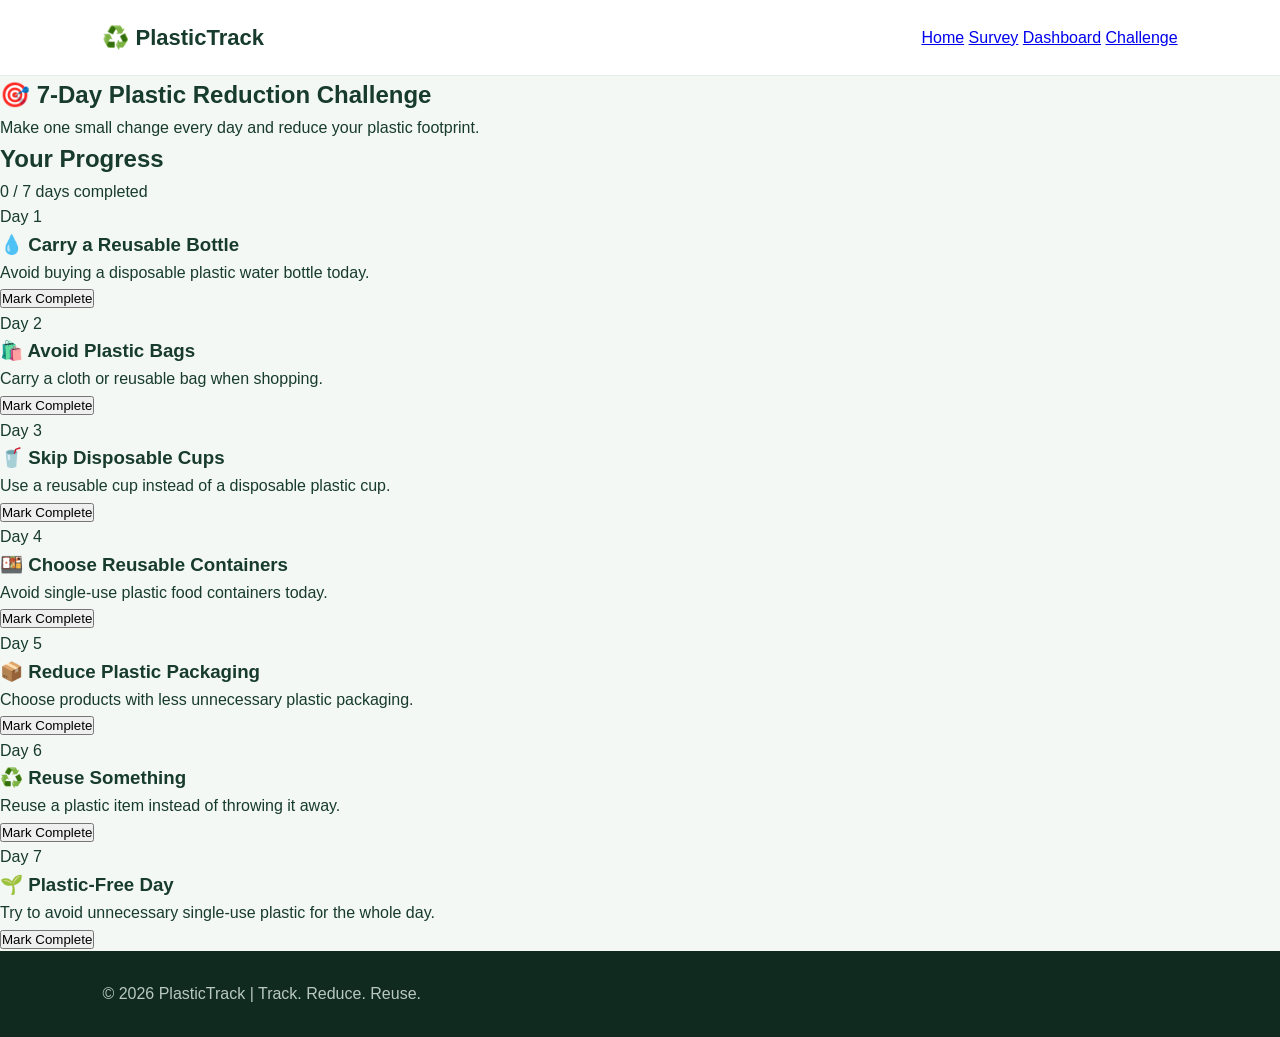
==== challenge.html @ 17c5c34d "Add 7-day plastic reduction challenge" ====
<!DOCTYPE html>
<html lang="en">
<head>
    <meta charset="UTF-8">
    <meta name="viewport" content="width=device-width, initial-scale=1.0">

    <title>7-Day Challenge | PlasticTrack</title>

    <link rel="stylesheet" href="style.css">
</head>

<body>

    <!-- Navigation -->
    <nav class="navbar">

        <div class="logo">
            ♻️ PlasticTrack
        </div>

        <div class="nav-links">
            <a href="index.html">Home</a>
            <a href="survey.html">Survey</a>
            <a href="dashboard.html">Dashboard</a>
            <a href="challenge.html">Challenge</a>
        </div>

    </nav>


    <!-- Challenge Header -->
    <section class="challenge-section">

        <div class="challenge-header">

            <h1>🎯 7-Day Plastic Reduction Challenge</h1>

            <p>
                Make one small change every day and reduce your plastic footprint.
            </p>

        </div>


        <!-- Progress -->
        <div class="challenge-progress-card">

            <h2>Your Progress</h2>

            <div class="progress-container">

                <div
                    class="progress-bar"
                    id="challengeProgressBar">
                </div>

            </div>

            <p id="challengeProgressText">
                0 / 7 days completed
            </p>

        </div>


        <!-- Challenge Days -->
        <div class="challenge-grid">


            <!-- Day 1 -->
            <div class="challenge-card">

                <div class="day-number">
                    Day 1
                </div>

                <h3>💧 Carry a Reusable Bottle</h3>

                <p>
                    Avoid buying a disposable plastic water bottle today.
                </p>

                <button
                    class="challenge-btn"
                    onclick="completeDay(1)"
                    id="day1">
                    Mark Complete
                </button>

            </div>


            <!-- Day 2 -->
            <div class="challenge-card">

                <div class="day-number">
                    Day 2
                </div>

                <h3>🛍️ Avoid Plastic Bags</h3>

                <p>
                    Carry a cloth or reusable bag when shopping.
                </p>

                <button
                    class="challenge-btn"
                    onclick="completeDay(2)"
                    id="day2">
                    Mark Complete
                </button>

            </div>


            <!-- Day 3 -->
            <div class="challenge-card">

                <div class="day-number">
                    Day 3
                </div>

                <h3>🥤 Skip Disposable Cups</h3>

                <p>
                    Use a reusable cup instead of a disposable plastic cup.
                </p>

                <button
                    class="challenge-btn"
                    onclick="completeDay(3)"
                    id="day3">
                    Mark Complete
                </button>

            </div>


            <!-- Day 4 -->
            <div class="challenge-card">

                <div class="day-number">
                    Day 4
                </div>

                <h3>🍱 Choose Reusable Containers</h3>

                <p>
                    Avoid single-use plastic food containers today.
                </p>

                <button
                    class="challenge-btn"
                    onclick="completeDay(4)"
                    id="day4">
                    Mark Complete
                </button>

            </div>


            <!-- Day 5 -->
            <div class="challenge-card">

                <div class="day-number">
                    Day 5
                </div>

                <h3>📦 Reduce Plastic Packaging</h3>

                <p>
                    Choose products with less unnecessary plastic packaging.
                </p>

                <button
                    class="challenge-btn"
                    onclick="completeDay(5)"
                    id="day5">
                    Mark Complete
                </button>

            </div>


            <!-- Day 6 -->
            <div class="challenge-card">

                <div class="day-number">
                    Day 6
                </div>

                <h3>♻️ Reuse Something</h3>

                <p>
                    Reuse a plastic item instead of throwing it away.
                </p>

                <button
                    class="challenge-btn"
                    onclick="completeDay(6)"
                    id="day6">
                    Mark Complete
                </button>

            </div>


            <!-- Day 7 -->
            <div class="challenge-card">

                <div class="day-number">
                    Day 7
                </div>

                <h3>🌱 Plastic-Free Day</h3>

                <p>
                    Try to avoid unnecessary single-use plastic for the whole day.
                </p>

                <button
                    class="challenge-btn"
                    onclick="completeDay(7)"
                    id="day7">
                    Mark Complete
                </button>

            </div>

        </div>


        <!-- Completion Message -->

        <div
            id="completionMessage"
            class="completion-message"
            style="display: none;">

            <h2>🎉 Challenge Completed!</h2>

            <p>
                Great work! You completed all 7 days of the
                Plastic Reduction Challenge.
            </p>

            <a href="dashboard.html" class="btn">
                View My Dashboard
            </a>

        </div>

    </section>


    <!-- Footer -->

    <footer>

        <p>
            © 2026 PlasticTrack | Track. Reduce. Reuse.
        </p>

    </footer>


    <script>

        // Get previously completed days
        let completedDays =
            JSON.parse(localStorage.getItem("challengeDays")) || [];


        // Update page when opened
        updateProgress();


        // Complete a challenge day
        function completeDay(day) {

            // Check if already completed
            if (!completedDays.includes(day)) {

                completedDays.push(day);

                // Save progress
                localStorage.setItem(
                    "challengeDays",
                    JSON.stringify(completedDays)
                );

            }

            updateProgress();
        }


        // Update progress
        function updateProgress() {

            // Mark completed buttons
            for (let day = 1; day <= 7; day++) {

                let button =
                    document.getElementById("day" + day);

                if (completedDays.includes(day)) {

                    button.textContent = "✓ Completed";

                    button.disabled = true;

                }

            }


            // Calculate percentage
            let percentage =
                (completedDays.length / 7) * 100;


            // Update progress bar
            document.getElementById(
                "challengeProgressBar"
            ).style.width = percentage + "%";


            // Update progress text
            document.getElementById(
                "challengeProgressText"
            ).textContent =
                completedDays.length +
                " / 7 days completed";


            // Save number for dashboard
            localStorage.setItem(
                "completedDays",
                completedDays.length
            );


            // Show completion message
            if (completedDays.length === 7) {

                document.getElementById(
                    "completionMessage"
                ).style.display = "block";

            }

        }

    </script>

</body>

</html>
---- style.css ----
/* ================================
   PLASTICTRACK - GLOBAL STYLES
================================ */

* {
    margin: 0;
    padding: 0;
    box-sizing: border-box;
}

body {
    font-family: Arial, Helvetica, sans-serif;
    background: #f4f8f5;
    color: #173b2c;
    line-height: 1.6;
}


/* ================================
   NAVIGATION
================================ */

.navbar {
    width: 100%;
    padding: 20px 8%;
    display: flex;
    justify-content: space-between;
    align-items: center;
    background: white;
    border-bottom: 1px solid #e4eee8;
}

.logo {
    font-size: 22px;
    font-weight: bold;
}

.navbar nav {
    display: flex;
    gap: 28px;
}

.navbar nav a {
    text-decoration: none;
    color: #315444;
    font-weight: 500;
}

.navbar nav a:hover {
    color: #198754;
}


/* ================================
   HERO SECTION
================================ */

.hero {
    min-height: 650px;
    padding: 80px 8%;
    display: flex;
    align-items: center;
    justify-content: space-between;
    gap: 60px;
}

.hero-content {
    max-width: 650px;
}

.tagline {
    color: #198754;
    font-weight: bold;
    margin-bottom: 18px;
}

.hero h1 {
    font-size: 60px;
    line-height: 1.1;
    margin-bottom: 25px;
}

.hero h1 span {
    color: #198754;
}

.hero-text {
    font-size: 18px;
    color: #5d7067;
    max-width: 560px;
    margin-bottom: 35px;
}


/* ================================
   BUTTONS
================================ */

.hero-buttons {
    display: flex;
    gap: 15px;
    flex-wrap: wrap;
}

.primary-button,
.secondary-button {
    display: inline-block;
    padding: 14px 24px;
    border-radius: 10px;
    text-decoration: none;
    font-weight: bold;
    transition: 0.2s;
}

.primary-button {
    background: #198754;
    color: white;
}

.primary-button:hover {
    background: #146c43;
    transform: translateY(-2px);
}

.secondary-button {
    background: white;
    color: #198754;
    border: 1px solid #198754;
}

.secondary-button:hover {
    background: #eaf6ef;
}


/* ================================
   IMPACT CARD
================================ */

.impact-card {
    width: 360px;
    padding: 35px;
    background: white;
    border-radius: 24px;
    box-shadow: 0 15px 40px rgba(30, 80, 50, 0.12);
}

.card-icon {
    width: 65px;
    height: 65px;
    display: flex;
    justify-content: center;
    align-items: center;
    background: #eaf6ef;
    border-radius: 18px;
    font-size: 30px;
    margin-bottom: 22px;
}

.impact-card h2 {
    margin-bottom: 12px;
}

.impact-card p {
    color: #66756d;
    margin-bottom: 25px;
}

.mini-stat {
    display: flex;
    gap: 15px;
}

.mini-stat div {
    flex: 1;
    padding: 15px;
    background: #f4f8f5;
    border-radius: 12px;
}

.mini-stat strong {
    display: block;
    font-size: 22px;
    color: #198754;
}

.mini-stat span {
    font-size: 12px;
    color: #68776f;
}


/* ================================
   FEATURES
================================ */

.features-section {
    padding: 80px 8%;
    background: white;
}

.section-heading {
    text-align: center;
    max-width: 650px;
    margin: 0 auto 45px;
}

.small-heading {
    color: #198754;
    font-size: 13px;
    font-weight: bold;
    letter-spacing: 1px;
    margin-bottom: 10px;
}

.section-heading h2 {
    font-size: 38px;
    margin-bottom: 12px;
}

.section-heading > p:last-child {
    color: #68776f;
}

.features {
    display: grid;
    grid-template-columns: repeat(3, 1fr);
    gap: 25px;
}

.feature-card {
    padding: 30px;
    background: #f4f8f5;
    border-radius: 18px;
}

.feature-icon {
    font-size: 30px;
    margin-bottom: 15px;
}

.feature-card h3 {
    margin-bottom: 10px;
}

.feature-card p {
    color: #68776f;
}


/* ================================
   CALL TO ACTION
================================ */

.cta-section {
    margin: 70px 8%;
    padding: 65px 30px;
    text-align: center;
    background: #173b2c;
    color: white;
    border-radius: 25px;
}

.cta-section h2 {
    font-size: 36px;
    margin-bottom: 10px;
}

.cta-section p {
    color: #d4e3da;
    margin-bottom: 25px;
}

.cta-section .primary-button {
    background: white;
    color: #173b2c;
}


/* ================================
   FOOTER
================================ */

footer {
    padding: 30px 8%;
    display: flex;
    justify-content: space-between;
    background: #102a20;
    color: white;
}

footer p:last-child {
    color: #b9c9c0;
}


/* ================================
   MOBILE RESPONSIVE
================================ */

@media (max-width: 850px) {

    .navbar {
        flex-direction: column;
        gap: 15px;
    }

    .navbar nav {
        gap: 15px;
        flex-wrap: wrap;
        justify-content: center;
    }

    .hero {
        flex-direction: column;
        text-align: center;
        padding-top: 55px;
    }

    .hero h1 {
        font-size: 42px;
    }

    .hero-buttons {
        justify-content: center;
    }

    .impact-card {
        width: 100%;
        max-width: 400px;
    }

    .features {
        grid-template-columns: 1fr;
    }

    footer {
        flex-direction: column;
        gap: 10px;
        text-align: center;
    }
}
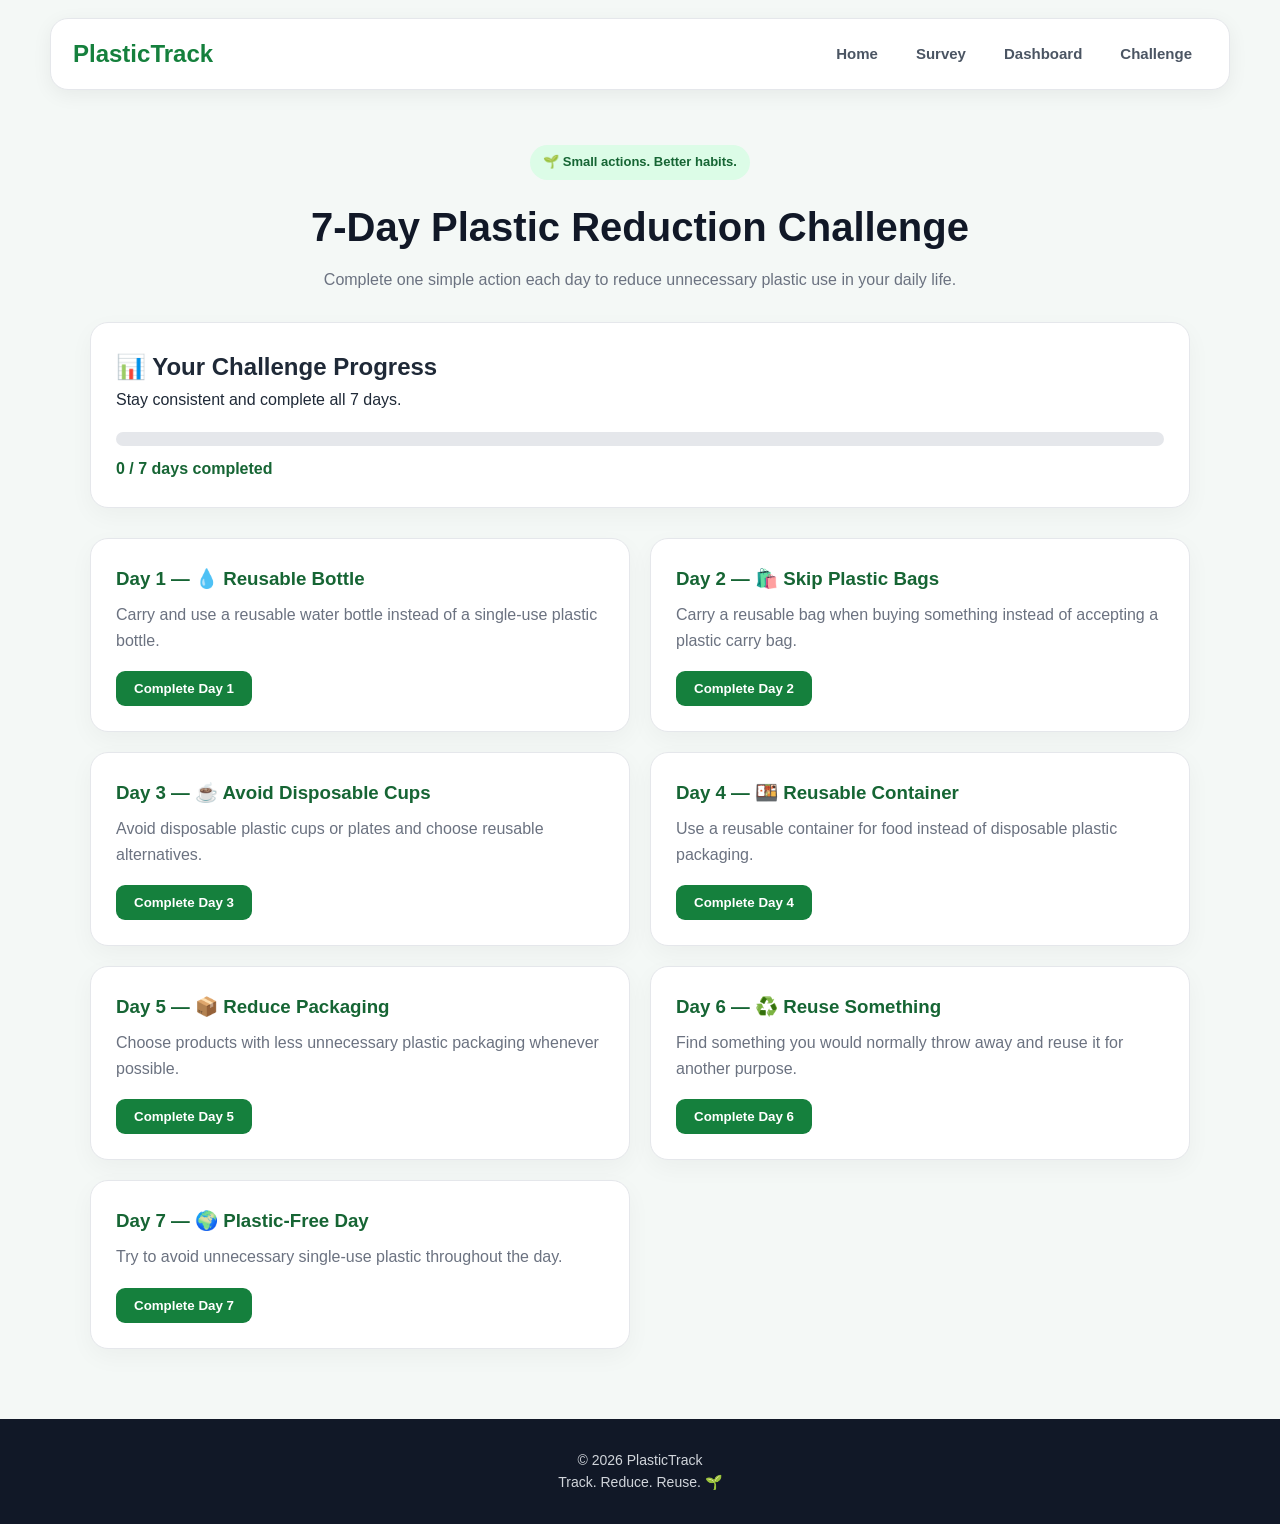
==== commit 952c272f: "Upgrade 7-day plastic reduction challenge" ====
--- a/challenge.html
+++ b/challenge.html
@@ -1,21 +1,23 @@
 <!DOCTYPE html>
 <html lang="en">
+
 <head>
     <meta charset="UTF-8">
     <meta name="viewport" content="width=device-width, initial-scale=1.0">
 
-    <title>7-Day Challenge | PlasticTrack</title>
+    <title>PlasticTrack | 7-Day Challenge</title>
 
     <link rel="stylesheet" href="style.css">
 </head>
 
 <body>
 
-    <!-- Navigation -->
+    <!-- ================= NAVBAR ================= -->
+
     <nav class="navbar">
 
         <div class="logo">
-            ♻️ PlasticTrack
+            PlasticTrack
         </div>
 
         <div class="nav-links">
@@ -28,305 +30,314 @@
     </nav>
 
 
-    <!-- Challenge Header -->
-    <section class="challenge-section">
-
-        <div class="challenge-header">
-
-            <h1>🎯 7-Day Plastic Reduction Challenge</h1>
+    <!-- ================= CHALLENGE ================= -->
+
+    <main class="challenge-container">
+
+
+        <!-- HEADER -->
+
+        <section class="challenge-header">
+
+            <span class="hero-tagline">
+                🌱 Small actions. Better habits.
+            </span>
+
+            <h1>
+                7-Day Plastic Reduction Challenge
+            </h1>
 
             <p>
-                Make one small change every day and reduce your plastic footprint.
+                Complete one simple action each day to reduce
+                unnecessary plastic use in your daily life.
             </p>
 
-        </div>
-
-
-        <!-- Progress -->
-        <div class="challenge-progress-card">
-
-            <h2>Your Progress</h2>
-
-            <div class="progress-container">
+        </section>
+
+
+        <!-- ================= PROGRESS ================= -->
+
+        <section class="challenge-progress">
+
+            <h2>
+                📊 Your Challenge Progress
+            </h2>
+
+            <p>
+                Stay consistent and complete all 7 days.
+            </p>
+
+            <div class="progress-wrapper">
+
+                <div class="progress-bar">
+
+                    <div
+                        class="progress-fill"
+                        id="challengeProgress">
+                    </div>
+
+                </div>
 
                 <div
-                    class="progress-bar"
-                    id="challengeProgressBar">
+                    class="progress-text"
+                    id="challengeProgressText">
+                    0 / 7 days completed
                 </div>
 
             </div>
 
-            <p id="challengeProgressText">
-                0 / 7 days completed
+        </section>
+
+
+        <!-- ================= CHALLENGE DAYS ================= -->
+
+        <section class="challenge-grid">
+
+
+            <!-- DAY 1 -->
+
+            <div class="challenge-card">
+
+                <h3>
+                    Day 1 — 💧 Reusable Bottle
+                </h3>
+
+                <p>
+                    Carry and use a reusable water bottle
+                    instead of a single-use plastic bottle.
+                </p>
+
+                <button onclick="completeDay(1)">
+                    Complete Day 1
+                </button>
+
+            </div>
+
+
+            <!-- DAY 2 -->
+
+            <div class="challenge-card">
+
+                <h3>
+                    Day 2 — 🛍️ Skip Plastic Bags
+                </h3>
+
+                <p>
+                    Carry a reusable bag when buying something
+                    instead of accepting a plastic carry bag.
+                </p>
+
+                <button onclick="completeDay(2)">
+                    Complete Day 2
+                </button>
+
+            </div>
+
+
+            <!-- DAY 3 -->
+
+            <div class="challenge-card">
+
+                <h3>
+                    Day 3 — ☕ Avoid Disposable Cups
+                </h3>
+
+                <p>
+                    Avoid disposable plastic cups or plates
+                    and choose reusable alternatives.
+                </p>
+
+                <button onclick="completeDay(3)">
+                    Complete Day 3
+                </button>
+
+            </div>
+
+
+            <!-- DAY 4 -->
+
+            <div class="challenge-card">
+
+                <h3>
+                    Day 4 — 🍱 Reusable Container
+                </h3>
+
+                <p>
+                    Use a reusable container for food instead
+                    of disposable plastic packaging.
+                </p>
+
+                <button onclick="completeDay(4)">
+                    Complete Day 4
+                </button>
+
+            </div>
+
+
+            <!-- DAY 5 -->
+
+            <div class="challenge-card">
+
+                <h3>
+                    Day 5 — 📦 Reduce Packaging
+                </h3>
+
+                <p>
+                    Choose products with less unnecessary
+                    plastic packaging whenever possible.
+                </p>
+
+                <button onclick="completeDay(5)">
+                    Complete Day 5
+                </button>
+
+            </div>
+
+
+            <!-- DAY 6 -->
+
+            <div class="challenge-card">
+
+                <h3>
+                    Day 6 — ♻️ Reuse Something
+                </h3>
+
+                <p>
+                    Find something you would normally throw away
+                    and reuse it for another purpose.
+                </p>
+
+                <button onclick="completeDay(6)">
+                    Complete Day 6
+                </button>
+
+            </div>
+
+
+            <!-- DAY 7 -->
+
+            <div class="challenge-card">
+
+                <h3>
+                    Day 7 — 🌍 Plastic-Free Day
+                </h3>
+
+                <p>
+                    Try to avoid unnecessary single-use plastic
+                    throughout the day.
+                </p>
+
+                <button onclick="completeDay(7)">
+                    Complete Day 7
+                </button>
+
+            </div>
+
+
+        </section>
+
+
+        <!-- ================= COMPLETION MESSAGE ================= -->
+
+        <section
+            class="completion-message"
+            id="completionMessage"
+            style="display: none;">
+
+            <h2>
+                🎉 Challenge Completed!
+            </h2>
+
+            <p>
+                You completed all 7 days of the Plastic Reduction Challenge.
+                Now take the post-challenge survey to measure your behaviour change.
             </p>
 
-        </div>
-
-
-        <!-- Challenge Days -->
-        <div class="challenge-grid">
-
-
-            <!-- Day 1 -->
-            <div class="challenge-card">
-
-                <div class="day-number">
-                    Day 1
-                </div>
-
-                <h3>💧 Carry a Reusable Bottle</h3>
-
-                <p>
-                    Avoid buying a disposable plastic water bottle today.
-                </p>
-
-                <button
-                    class="challenge-btn"
-                    onclick="completeDay(1)"
-                    id="day1">
-                    Mark Complete
-                </button>
-
-            </div>
-
-
-            <!-- Day 2 -->
-            <div class="challenge-card">
-
-                <div class="day-number">
-                    Day 2
-                </div>
-
-                <h3>🛍️ Avoid Plastic Bags</h3>
-
-                <p>
-                    Carry a cloth or reusable bag when shopping.
-                </p>
-
-                <button
-                    class="challenge-btn"
-                    onclick="completeDay(2)"
-                    id="day2">
-                    Mark Complete
-                </button>
-
-            </div>
-
-
-            <!-- Day 3 -->
-            <div class="challenge-card">
-
-                <div class="day-number">
-                    Day 3
-                </div>
-
-                <h3>🥤 Skip Disposable Cups</h3>
-
-                <p>
-                    Use a reusable cup instead of a disposable plastic cup.
-                </p>
-
-                <button
-                    class="challenge-btn"
-                    onclick="completeDay(3)"
-                    id="day3">
-                    Mark Complete
-                </button>
-
-            </div>
-
-
-            <!-- Day 4 -->
-            <div class="challenge-card">
-
-                <div class="day-number">
-                    Day 4
-                </div>
-
-                <h3>🍱 Choose Reusable Containers</h3>
-
-                <p>
-                    Avoid single-use plastic food containers today.
-                </p>
-
-                <button
-                    class="challenge-btn"
-                    onclick="completeDay(4)"
-                    id="day4">
-                    Mark Complete
-                </button>
-
-            </div>
-
-
-            <!-- Day 5 -->
-            <div class="challenge-card">
-
-                <div class="day-number">
-                    Day 5
-                </div>
-
-                <h3>📦 Reduce Plastic Packaging</h3>
-
-                <p>
-                    Choose products with less unnecessary plastic packaging.
-                </p>
-
-                <button
-                    class="challenge-btn"
-                    onclick="completeDay(5)"
-                    id="day5">
-                    Mark Complete
-                </button>
-
-            </div>
-
-
-            <!-- Day 6 -->
-            <div class="challenge-card">
-
-                <div class="day-number">
-                    Day 6
-                </div>
-
-                <h3>♻️ Reuse Something</h3>
-
-                <p>
-                    Reuse a plastic item instead of throwing it away.
-                </p>
-
-                <button
-                    class="challenge-btn"
-                    onclick="completeDay(6)"
-                    id="day6">
-                    Mark Complete
-                </button>
-
-            </div>
-
-
-            <!-- Day 7 -->
-            <div class="challenge-card">
-
-                <div class="day-number">
-                    Day 7
-                </div>
-
-                <h3>🌱 Plastic-Free Day</h3>
-
-                <p>
-                    Try to avoid unnecessary single-use plastic for the whole day.
-                </p>
-
-                <button
-                    class="challenge-btn"
-                    onclick="completeDay(7)"
-                    id="day7">
-                    Mark Complete
-                </button>
-
-            </div>
-
-        </div>
-
-
-        <!-- Completion Message -->
-
-        <div
-            id="completionMessage"
-            class="completion-message"
-            style="display: none;">
-
-            <h2>🎉 Challenge Completed!</h2>
-
-            <p>
-                Great work! You completed all 7 days of the
-                Plastic Reduction Challenge.
-            </p>
-
-            <a href="dashboard.html" class="btn">
-                View My Dashboard
+            <a
+                href="survey.html?stage=after"
+                class="primary-btn">
+                Take Post-Challenge Survey →
             </a>
 
-        </div>
-
-    </section>
-
-
-    <!-- Footer -->
+        </section>
+
+
+    </main>
+
+
+    <!-- ================= FOOTER ================= -->
 
     <footer>
 
         <p>
-            © 2026 PlasticTrack | Track. Reduce. Reuse.
+            © 2026 PlasticTrack
         </p>
 
+        <p>
+            Track. Reduce. Reuse. 🌱
+        </p>
+
     </footer>
 
 
+    <!-- ================= JAVASCRIPT ================= -->
+
     <script>
 
-        // Get previously completed days
+        /* =========================================
+           GET SAVED COMPLETED DAYS
+           ========================================= */
+
         let completedDays =
-            JSON.parse(localStorage.getItem("challengeDays")) || [];
-
-
-        // Update page when opened
-        updateProgress();
-
-
-        // Complete a challenge day
-        function completeDay(day) {
-
-            // Check if already completed
-            if (!completedDays.includes(day)) {
-
-                completedDays.push(day);
-
-                // Save progress
-                localStorage.setItem(
-                    "challengeDays",
-                    JSON.stringify(completedDays)
+            JSON.parse(
+                localStorage.getItem("challengeDays")
+            ) || [];
+
+
+        /* =========================================
+           UPDATE PROGRESS
+           ========================================= */
+
+        function updateProgress() {
+
+            /* Remove duplicates and sort days */
+
+            completedDays =
+                [...new Set(completedDays)].sort(
+                    (a, b) => a - b
                 );
 
-            }
-
-            updateProgress();
-        }
-
-
-        // Update progress
-        function updateProgress() {
-
-            // Mark completed buttons
-            for (let day = 1; day <= 7; day++) {
-
-                let button =
-                    document.getElementById("day" + day);
-
-                if (completedDays.includes(day)) {
-
-                    button.textContent = "✓ Completed";
-
-                    button.disabled = true;
-
-                }
-
-            }
-
-
-            // Calculate percentage
-            let percentage =
+
+            /* Save completed days */
+
+            localStorage.setItem(
+                "challengeDays",
+                JSON.stringify(completedDays)
+            );
+
+
+            localStorage.setItem(
+                "completedDays",
+                completedDays.length
+            );
+
+
+            /* Calculate percentage */
+
+            const percentage =
                 (completedDays.length / 7) * 100;
 
 
-            // Update progress bar
+            /* Update progress bar */
+
             document.getElementById(
-                "challengeProgressBar"
-            ).style.width = percentage + "%";
-
-
-            // Update progress text
+                "challengeProgress"
+            ).style.width =
+                percentage + "%";
+
+
+            /* Update progress text */
+
             document.getElementById(
                 "challengeProgressText"
             ).textContent =
@@ -334,24 +345,93 @@
                 " / 7 days completed";
 
 
-            // Save number for dashboard
-            localStorage.setItem(
-                "completedDays",
-                completedDays.length
-            );
-
-
-            // Show completion message
-            if (completedDays.length === 7) {
-
+            /* Update individual buttons */
+
+            for (let day = 1; day <= 7; day++) {
+
+                const buttons =
+                    document.querySelectorAll(
+                        ".challenge-card button"
+                    );
+
+                const button =
+                    buttons[day - 1];
+
+
+                if (!button) {
+                    continue;
+                }
+
+
+                if (completedDays.includes(day)) {
+
+                    button.textContent =
+                        "✓ Day " + day + " Completed";
+
+                    button.disabled = true;
+
+                }
+
+                else {
+
+                    button.textContent =
+                        "Complete Day " + day;
+
+                    button.disabled = false;
+
+                }
+
+            }
+
+
+            /* Show completion message */
+
+            const completionMessage =
                 document.getElementById(
                     "completionMessage"
-                ).style.display = "block";
+                );
+
+
+            if (completedDays.length === 7) {
+
+                completionMessage.style.display =
+                    "block";
 
             }
 
+            else {
+
+                completionMessage.style.display =
+                    "none";
+
+            }
+
         }
 
+
+        /* =========================================
+           COMPLETE A DAY
+           ========================================= */
+
+        function completeDay(day) {
+
+            if (!completedDays.includes(day)) {
+
+                completedDays.push(day);
+
+                updateProgress();
+
+            }
+
+        }
+
+
+        /* =========================================
+           LOAD SAVED PROGRESS
+           ========================================= */
+
+        updateProgress();
+
     </script>
 
 </body>
--- a/style.css
+++ b/style.css
@@ -1,6 +1,8 @@
-/* ================================
-   PLASTICTRACK - GLOBAL STYLES
-================================ */
+/* =========================================================
+   PLASTICTRACK - MAIN STYLESHEET
+   ========================================================= */
+
+/* ---------- RESET ---------- */
 
 * {
     margin: 0;
@@ -8,317 +10,783 @@
     box-sizing: border-box;
 }
 
+html {
+    scroll-behavior: smooth;
+}
+
 body {
     font-family: Arial, Helvetica, sans-serif;
-    background: #f4f8f5;
-    color: #173b2c;
+    background: #f4f8f6;
+    color: #1f2937;
     line-height: 1.6;
 }
 
-
-/* ================================
-   NAVIGATION
-================================ */
+a {
+    text-decoration: none;
+    color: inherit;
+}
+
+button,
+select,
+input {
+    font-family: inherit;
+}
+
+
+/* =========================================================
+   NAVBAR
+   ========================================================= */
 
 .navbar {
-    width: 100%;
-    padding: 20px 8%;
-    display: flex;
-    justify-content: space-between;
-    align-items: center;
-    background: white;
-    border-bottom: 1px solid #e4eee8;
-}
-
-.logo {
-    font-size: 22px;
-    font-weight: bold;
-}
-
-.navbar nav {
-    display: flex;
-    gap: 28px;
-}
-
-.navbar nav a {
-    text-decoration: none;
-    color: #315444;
-    font-weight: 500;
-}
-
-.navbar nav a:hover {
-    color: #198754;
-}
-
-
-/* ================================
-   HERO SECTION
-================================ */
-
-.hero {
-    min-height: 650px;
-    padding: 80px 8%;
+    width: min(1180px, calc(100% - 40px));
+    margin: 18px auto 0;
+    padding: 14px 22px;
+
+    background: #ffffff;
+    border: 1px solid #e5e7eb;
+    border-radius: 18px;
+
     display: flex;
     align-items: center;
     justify-content: space-between;
-    gap: 60px;
+    gap: 25px;
+
+    box-shadow: 0 5px 20px rgba(0, 0, 0, 0.06);
+
+    position: relative;
+    z-index: 10;
+}
+
+/* Supports navbar-inner if it exists */
+.navbar-inner {
+    width: 100%;
+    display: flex;
+    align-items: center;
+    justify-content: space-between;
+    gap: 25px;
+}
+
+.logo {
+    font-size: 24px;
+    font-weight: 800;
+    color: #15803d;
+    white-space: nowrap;
+}
+
+.nav-links {
+    display: flex;
+    align-items: center;
+    justify-content: center;
+    gap: 8px;
+    flex-wrap: wrap;
+}
+
+.nav-links a {
+    padding: 9px 15px;
+    border-radius: 10px;
+
+    font-size: 15px;
+    font-weight: 600;
+    color: #4b5563;
+
+    transition: all 0.2s ease;
+}
+
+.nav-links a:hover {
+    background: #ecfdf5;
+    color: #15803d;
+}
+
+
+/* =========================================================
+   COMMON BUTTONS
+   ========================================================= */
+
+.primary-btn,
+.secondary-btn {
+    display: inline-block;
+
+    padding: 12px 22px;
+    border-radius: 10px;
+
+    font-size: 15px;
+    font-weight: 700;
+
+    cursor: pointer;
+    border: none;
+
+    transition: all 0.2s ease;
+}
+
+.primary-btn {
+    background: #15803d;
+    color: white;
+}
+
+.primary-btn:hover {
+    background: #166534;
+    transform: translateY(-2px);
+}
+
+.secondary-btn {
+    background: #ffffff;
+    color: #15803d;
+    border: 1px solid #bbf7d0;
+}
+
+.secondary-btn:hover {
+    background: #f0fdf4;
+    transform: translateY(-2px);
+}
+
+
+/* =========================================================
+   HOME PAGE
+   ========================================================= */
+
+.hero {
+    width: min(1180px, calc(100% - 40px));
+    margin: 55px auto 30px;
+
+    min-height: 420px;
+
+    display: flex;
+    align-items: center;
+    justify-content: space-between;
+    gap: 50px;
 }
 
 .hero-content {
+    flex: 1;
     max-width: 650px;
 }
 
-.tagline {
-    color: #198754;
-    font-weight: bold;
-    margin-bottom: 18px;
+.hero-tagline {
+    display: inline-block;
+
+    margin-bottom: 15px;
+    padding: 7px 13px;
+
+    background: #dcfce7;
+    color: #166534;
+
+    border-radius: 20px;
+
+    font-size: 13px;
+    font-weight: 700;
 }
 
 .hero h1 {
-    font-size: 60px;
-    line-height: 1.1;
-    margin-bottom: 25px;
-}
-
-.hero h1 span {
-    color: #198754;
-}
-
-.hero-text {
+    font-size: clamp(40px, 5vw, 64px);
+    line-height: 1.08;
+
+    color: #111827;
+    margin-bottom: 20px;
+}
+
+.hero p {
+    max-width: 600px;
+
     font-size: 18px;
-    color: #5d7067;
-    max-width: 560px;
-    margin-bottom: 35px;
-}
-
-
-/* ================================
-   BUTTONS
-================================ */
+    color: #6b7280;
+
+    margin-bottom: 28px;
+}
 
 .hero-buttons {
     display: flex;
-    gap: 15px;
+    align-items: center;
+    gap: 14px;
     flex-wrap: wrap;
 }
 
-.primary-button,
-.secondary-button {
+
+/* ---------- IMPACT CARD ---------- */
+
+.impact-card {
+    width: 330px;
+    flex-shrink: 0;
+
+    padding: 30px;
+
+    background: #ffffff;
+    border: 1px solid #e5e7eb;
+    border-radius: 22px;
+
+    box-shadow: 0 15px 40px rgba(0, 0, 0, 0.08);
+
+    text-align: center;
+}
+
+.impact-card h2 {
+    color: #15803d;
+    margin-bottom: 10px;
+}
+
+.impact-card p {
+    color: #6b7280;
+    margin-bottom: 22px;
+}
+
+.impact-card a {
     display: inline-block;
-    padding: 14px 24px;
-    border-radius: 10px;
-    text-decoration: none;
-    font-weight: bold;
-    transition: 0.2s;
-}
-
-.primary-button {
-    background: #198754;
-    color: white;
-}
-
-.primary-button:hover {
-    background: #146c43;
-    transform: translateY(-2px);
-}
-
-.secondary-button {
-    background: white;
-    color: #198754;
-    border: 1px solid #198754;
-}
-
-.secondary-button:hover {
-    background: #eaf6ef;
-}
-
-
-/* ================================
-   IMPACT CARD
-================================ */
-
-.impact-card {
-    width: 360px;
-    padding: 35px;
-    background: white;
-    border-radius: 24px;
-    box-shadow: 0 15px 40px rgba(30, 80, 50, 0.12);
-}
-
-.card-icon {
-    width: 65px;
-    height: 65px;
-    display: flex;
-    justify-content: center;
-    align-items: center;
-    background: #eaf6ef;
-    border-radius: 18px;
-    font-size: 30px;
-    margin-bottom: 22px;
-}
-
-.impact-card h2 {
-    margin-bottom: 12px;
-}
-
-.impact-card p {
-    color: #66756d;
-    margin-bottom: 25px;
-}
-
-.mini-stat {
-    display: flex;
-    gap: 15px;
-}
-
-.mini-stat div {
-    flex: 1;
-    padding: 15px;
-    background: #f4f8f5;
-    border-radius: 12px;
-}
-
-.mini-stat strong {
-    display: block;
-    font-size: 22px;
-    color: #198754;
-}
-
-.mini-stat span {
-    font-size: 12px;
-    color: #68776f;
-}
-
-
-/* ================================
-   FEATURES
-================================ */
+}
+
+
+/* =========================================================
+   FEATURE SECTION
+   ========================================================= */
 
 .features-section {
-    padding: 80px 8%;
-    background: white;
+    width: min(1180px, calc(100% - 40px));
+    margin: 70px auto;
 }
 
 .section-heading {
     text-align: center;
-    max-width: 650px;
-    margin: 0 auto 45px;
-}
-
-.small-heading {
-    color: #198754;
-    font-size: 13px;
-    font-weight: bold;
-    letter-spacing: 1px;
-    margin-bottom: 10px;
+    margin-bottom: 35px;
 }
 
 .section-heading h2 {
-    font-size: 38px;
-    margin-bottom: 12px;
-}
-
-.section-heading > p:last-child {
-    color: #68776f;
-}
-
-.features {
+    font-size: 32px;
+    color: #111827;
+    margin-bottom: 8px;
+}
+
+.section-heading p {
+    color: #6b7280;
+}
+
+.feature-grid {
     display: grid;
     grid-template-columns: repeat(3, 1fr);
-    gap: 25px;
+    gap: 22px;
 }
 
 .feature-card {
+    background: #ffffff;
     padding: 30px;
-    background: #f4f8f5;
+
     border-radius: 18px;
-}
-
-.feature-icon {
-    font-size: 30px;
-    margin-bottom: 15px;
+    border: 1px solid #e5e7eb;
+
+    box-shadow: 0 8px 25px rgba(0, 0, 0, 0.05);
+
+    transition: transform 0.2s ease, box-shadow 0.2s ease;
+}
+
+.feature-card:hover {
+    transform: translateY(-5px);
+    box-shadow: 0 14px 30px rgba(0, 0, 0, 0.08);
 }
 
 .feature-card h3 {
     margin-bottom: 10px;
+    color: #166534;
 }
 
 .feature-card p {
-    color: #68776f;
-}
-
-
-/* ================================
-   CALL TO ACTION
-================================ */
+    color: #6b7280;
+}
+
+
+/* =========================================================
+   CTA SECTION
+   ========================================================= */
 
 .cta-section {
-    margin: 70px 8%;
-    padding: 65px 30px;
-    text-align: center;
-    background: #173b2c;
+    width: min(1180px, calc(100% - 40px));
+    margin: 70px auto;
+}
+
+.cta-card {
+    background: #166534;
     color: white;
-    border-radius: 25px;
-}
-
-.cta-section h2 {
-    font-size: 36px;
+
+    padding: 45px;
+    border-radius: 22px;
+
+    text-align: center;
+}
+
+.cta-card h2 {
+    font-size: 32px;
     margin-bottom: 10px;
 }
 
-.cta-section p {
-    color: #d4e3da;
+.cta-card p {
+    max-width: 650px;
+    margin: 0 auto 25px;
+
+    color: #dcfce7;
+}
+
+
+/* =========================================================
+   SURVEY PAGE
+   ========================================================= */
+
+.survey-header {
+    width: min(850px, calc(100% - 40px));
+    margin: 55px auto 25px;
+    text-align: center;
+}
+
+.survey-header h1 {
+    font-size: 38px;
+    color: #111827;
+    margin-bottom: 10px;
+}
+
+.survey-header p {
+    color: #6b7280;
+}
+
+.survey-card {
+    width: min(850px, calc(100% - 40px));
+    margin: 0 auto 50px;
+
+    background: #ffffff;
+    padding: 35px;
+
+    border-radius: 20px;
+    border: 1px solid #e5e7eb;
+
+    box-shadow: 0 10px 30px rgba(0, 0, 0, 0.06);
+}
+
+.question {
     margin-bottom: 25px;
 }
 
-.cta-section .primary-button {
+.question label {
+    display: block;
+    font-weight: 700;
+    color: #374151;
+    margin-bottom: 9px;
+}
+
+.question select {
+    width: 100%;
+
+    padding: 12px 14px;
+
+    border: 1px solid #d1d5db;
+    border-radius: 10px;
+
     background: white;
-    color: #173b2c;
-}
-
-
-/* ================================
+    color: #374151;
+
+    outline: none;
+}
+
+.question select:focus {
+    border-color: #15803d;
+    box-shadow: 0 0 0 3px rgba(21, 128, 61, 0.1);
+}
+
+
+/* ---------- SURVEY RESULT ---------- */
+
+.result-card {
+    margin-top: 30px;
+    padding: 25px;
+
+    background: #f0fdf4;
+    border: 1px solid #bbf7d0;
+    border-radius: 16px;
+
+    text-align: center;
+}
+
+.big-score {
+    font-size: 54px;
+    font-weight: 800;
+    color: #15803d;
+
+    margin: 10px 0;
+}
+
+.suggestion {
+    margin-top: 15px;
+    color: #4b5563;
+}
+
+
+/* =========================================================
+   DASHBOARD
+   ========================================================= */
+
+.dashboard-container {
+    width: min(1180px, calc(100% - 40px));
+    margin: 55px auto 70px;
+}
+
+.dashboard-header {
+    text-align: center;
+    margin-bottom: 40px;
+}
+
+.dashboard-header h1 {
+    font-size: 40px;
+    color: #111827;
+    margin-bottom: 8px;
+}
+
+.dashboard-header p {
+    color: #6b7280;
+}
+
+
+/* ---------- SCORE CARDS ---------- */
+
+.score-grid {
+    display: grid;
+    grid-template-columns: repeat(3, 1fr);
+    gap: 20px;
+
+    margin-bottom: 35px;
+}
+
+.score-card {
+    background: #ffffff;
+
+    padding: 28px;
+
+    border-radius: 18px;
+    border: 1px solid #e5e7eb;
+
+    text-align: center;
+
+    box-shadow: 0 8px 25px rgba(0, 0, 0, 0.05);
+}
+
+.score-card h3 {
+    color: #6b7280;
+    font-size: 15px;
+    margin-bottom: 12px;
+}
+
+.score {
+    font-size: 42px;
+    font-weight: 800;
+    color: #15803d;
+}
+
+
+/* ---------- DASHBOARD SECTIONS ---------- */
+
+.dashboard-section {
+    background: #ffffff;
+
+    padding: 30px;
+
+    margin-bottom: 25px;
+
+    border-radius: 18px;
+    border: 1px solid #e5e7eb;
+
+    box-shadow: 0 8px 25px rgba(0, 0, 0, 0.04);
+}
+
+.dashboard-section h2 {
+    color: #111827;
+    margin-bottom: 18px;
+}
+
+.dashboard-section p {
+    color: #6b7280;
+}
+
+
+/* ---------- PROGRESS ---------- */
+
+.progress-wrapper {
+    margin-top: 20px;
+}
+
+.progress-bar {
+    width: 100%;
+    height: 14px;
+
+    background: #e5e7eb;
+    border-radius: 20px;
+
+    overflow: hidden;
+}
+
+.progress-fill {
+    height: 100%;
+    width: 0%;
+
+    background: #15803d;
+
+    border-radius: 20px;
+
+    transition: width 0.4s ease;
+}
+
+.progress-text {
+    margin-top: 10px;
+    font-weight: 700;
+    color: #166534;
+}
+
+
+/* ---------- COMPARISON ---------- */
+
+.comparison {
+    display: grid;
+    gap: 20px;
+    margin-top: 20px;
+}
+
+.comparison-item {
+    display: grid;
+    gap: 8px;
+}
+
+.comparison-item span {
+    font-weight: 700;
+    color: #374151;
+}
+
+.comparison-bar {
+    width: 100%;
+    height: 28px;
+
+    background: #e5e7eb;
+
+    border-radius: 8px;
+    overflow: hidden;
+}
+
+.comparison-fill {
+    height: 100%;
+    width: 0%;
+
+    background: #15803d;
+
+    border-radius: 8px;
+
+    transition: width 0.5s ease;
+}
+
+
+/* ---------- TIPS ---------- */
+
+.tips-list {
+    padding-left: 20px;
+    color: #4b5563;
+}
+
+.tips-list li {
+    margin-bottom: 10px;
+}
+
+
+/* ---------- COMMUNITY ---------- */
+
+.community-grid {
+    display: grid;
+    grid-template-columns: repeat(3, 1fr);
+    gap: 20px;
+
+    margin-top: 20px;
+}
+
+.community-card {
+    padding: 25px;
+
+    background: #f0fdf4;
+
+    border: 1px solid #bbf7d0;
+    border-radius: 15px;
+
+    text-align: center;
+}
+
+.community-number {
+    font-size: 35px;
+    font-weight: 800;
+    color: #15803d;
+
+    margin-bottom: 5px;
+}
+
+.community-card p {
+    font-size: 14px;
+}
+
+
+/* =========================================================
+   CHALLENGE PAGE
+   ========================================================= */
+
+.challenge-container {
+    width: min(1100px, calc(100% - 40px));
+    margin: 55px auto 70px;
+}
+
+.challenge-header {
+    text-align: center;
+    margin-bottom: 30px;
+}
+
+.challenge-header h1 {
+    font-size: 40px;
+    color: #111827;
+    margin-bottom: 8px;
+}
+
+.challenge-header p {
+    color: #6b7280;
+}
+
+
+/* ---------- CHALLENGE PROGRESS ---------- */
+
+.challenge-progress {
+    background: #ffffff;
+
+    padding: 25px;
+
+    border-radius: 18px;
+    border: 1px solid #e5e7eb;
+
+    margin-bottom: 30px;
+
+    box-shadow: 0 8px 25px rgba(0, 0, 0, 0.04);
+}
+
+.challenge-progress .progress-bar {
+    margin-top: 15px;
+}
+
+
+/* ---------- CHALLENGE GRID ---------- */
+
+.challenge-grid {
+    display: grid;
+    grid-template-columns: repeat(2, 1fr);
+    gap: 20px;
+}
+
+.challenge-card {
+    background: #ffffff;
+
+    padding: 25px;
+
+    border-radius: 18px;
+    border: 1px solid #e5e7eb;
+
+    box-shadow: 0 8px 25px rgba(0, 0, 0, 0.04);
+
+    transition: transform 0.2s ease;
+}
+
+.challenge-card:hover {
+    transform: translateY(-4px);
+}
+
+.challenge-card h3 {
+    color: #166534;
+    margin-bottom: 8px;
+}
+
+.challenge-card p {
+    color: #6b7280;
+    margin-bottom: 18px;
+}
+
+.challenge-card button {
+    padding: 10px 18px;
+
+    border: none;
+    border-radius: 9px;
+
+    background: #15803d;
+    color: white;
+
+    font-weight: 700;
+
+    cursor: pointer;
+
+    transition: all 0.2s ease;
+}
+
+.challenge-card button:hover {
+    background: #166534;
+}
+
+.challenge-card button:disabled {
+    background: #86efac;
+    color: #166534;
+    cursor: default;
+}
+
+
+/* ---------- COMPLETION MESSAGE ---------- */
+
+.completion-message {
+    margin-top: 30px;
+    padding: 30px;
+
+    background: #f0fdf4;
+
+    border: 1px solid #bbf7d0;
+    border-radius: 18px;
+
+    text-align: center;
+}
+
+.completion-message h2 {
+    color: #166534;
+    margin-bottom: 10px;
+}
+
+.completion-message p {
+    color: #4b5563;
+    margin-bottom: 20px;
+}
+
+
+/* =========================================================
    FOOTER
-================================ */
+   ========================================================= */
 
 footer {
-    padding: 30px 8%;
-    display: flex;
-    justify-content: space-between;
-    background: #102a20;
-    color: white;
-}
-
-footer p:last-child {
-    color: #b9c9c0;
-}
-
-
-/* ================================
-   MOBILE RESPONSIVE
-================================ */
-
-@media (max-width: 850px) {
-
-    .navbar {
-        flex-direction: column;
-        gap: 15px;
-    }
-
-    .navbar nav {
-        gap: 15px;
-        flex-wrap: wrap;
-        justify-content: center;
-    }
+    margin-top: 60px;
+    padding: 30px 20px;
+
+    background: #111827;
+    color: #d1d5db;
+
+    text-align: center;
+
+    font-size: 14px;
+}
+
+
+/* =========================================================
+   RESPONSIVE - TABLET
+   ========================================================= */
+
+@media (max-width: 900px) {
 
     .hero {
         flex-direction: column;
         text-align: center;
-        padding-top: 55px;
-    }
-
-    .hero h1 {
-        font-size: 42px;
+        margin-top: 45px;
+    }
+
+    .hero-content {
+        max-width: 750px;
+    }
+
+    .hero p {
+        margin-left: auto;
+        margin-right: auto;
     }
 
     .hero-buttons {
@@ -326,17 +794,106 @@
     }
 
     .impact-card {
+        width: min(500px, 100%);
+    }
+
+    .feature-grid {
+        grid-template-columns: 1fr;
+    }
+
+    .score-grid {
+        grid-template-columns: 1fr;
+    }
+
+    .community-grid {
+        grid-template-columns: 1fr;
+    }
+
+    .challenge-grid {
+        grid-template-columns: 1fr;
+    }
+}
+
+
+/* =========================================================
+   RESPONSIVE - MOBILE
+   ========================================================= */
+
+@media (max-width: 650px) {
+
+    .navbar {
+        width: calc(100% - 24px);
+        margin-top: 12px;
+
+        padding: 15px;
+
+        flex-direction: column;
+        gap: 12px;
+    }
+
+    .navbar-inner {
+        flex-direction: column;
+        gap: 12px;
+    }
+
+    .nav-links {
         width: 100%;
-        max-width: 400px;
-    }
-
-    .features {
-        grid-template-columns: 1fr;
-    }
-
-    footer {
-        flex-direction: column;
-        gap: 10px;
-        text-align: center;
+        gap: 4px;
+    }
+
+    .nav-links a {
+        padding: 8px 10px;
+        font-size: 14px;
+    }
+
+    .hero {
+        width: calc(100% - 24px);
+        margin-top: 40px;
+    }
+
+    .hero h1 {
+        font-size: 40px;
+    }
+
+    .hero p {
+        font-size: 16px;
+    }
+
+    .impact-card {
+        padding: 25px 20px;
+    }
+
+    .features-section,
+    .cta-section,
+    .dashboard-container,
+    .challenge-container {
+        width: calc(100% - 24px);
+    }
+
+    .survey-header,
+    .survey-card {
+        width: calc(100% - 24px);
+    }
+
+    .survey-card,
+    .dashboard-section {
+        padding: 22px;
+    }
+
+    .dashboard-header h1,
+    .challenge-header h1 {
+        font-size: 32px;
+    }
+
+    .section-heading h2 {
+        font-size: 28px;
+    }
+
+    .cta-card {
+        padding: 30px 20px;
+    }
+
+    .cta-card h2 {
+        font-size: 27px;
     }
 }
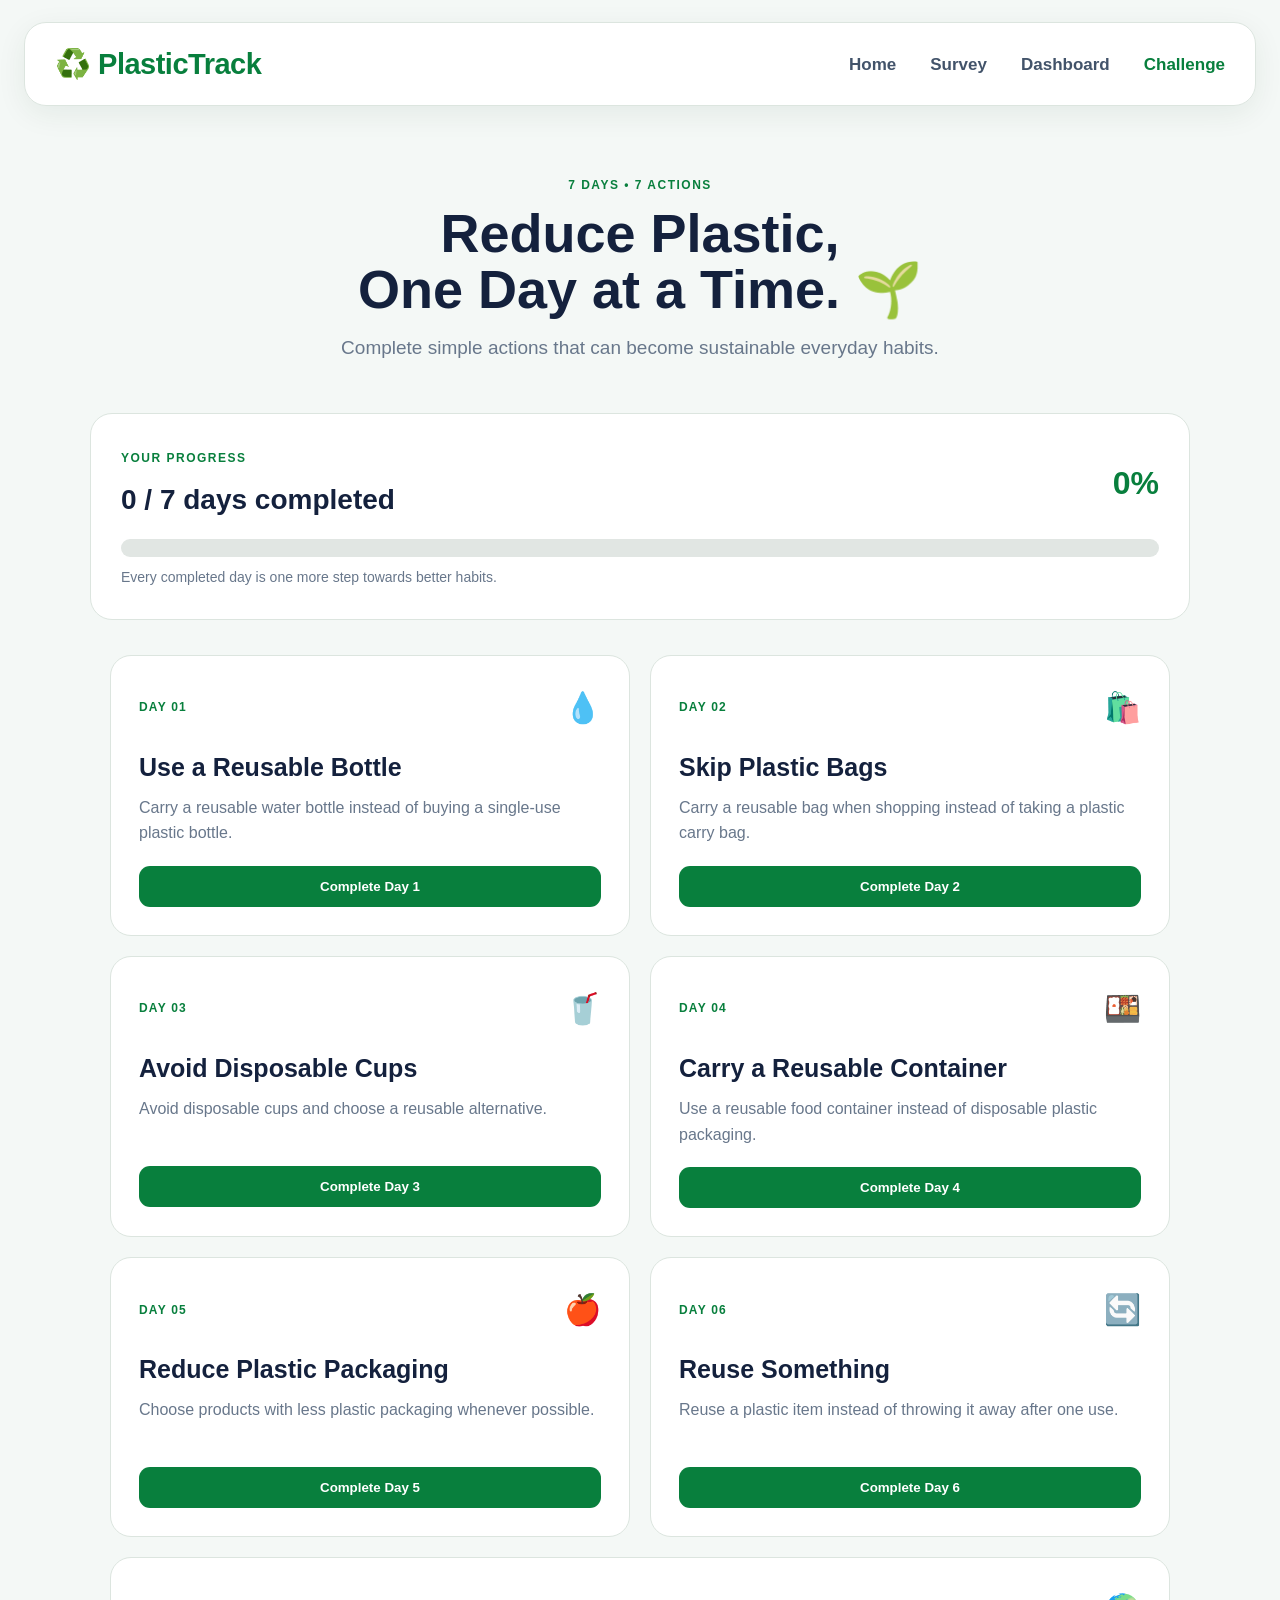
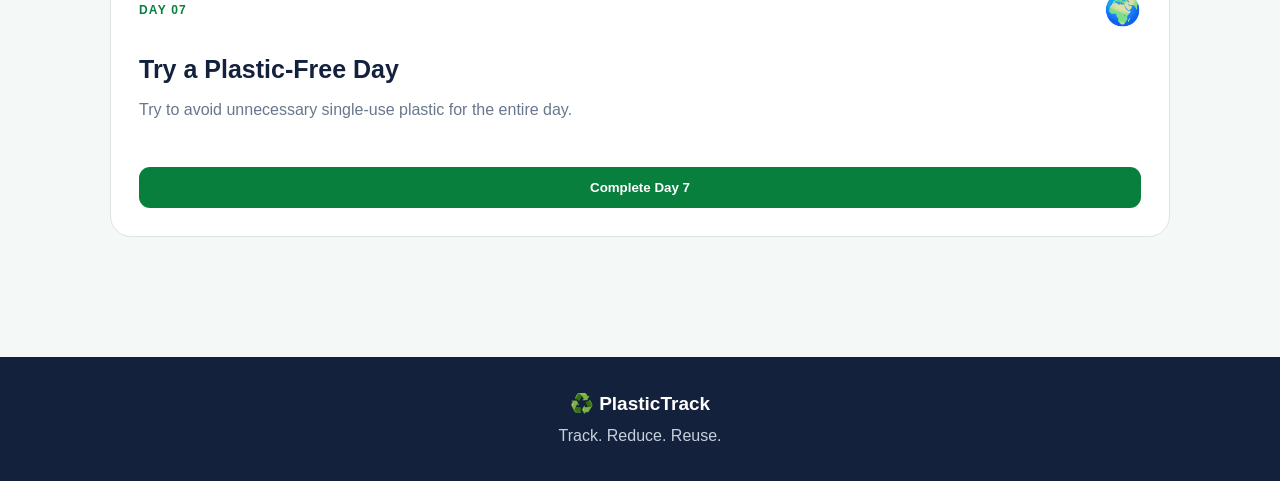
==== commit 4a56518a: "PlasticTrack V2 complete website redesign and progress improvements" ====
--- a/challenge.html
+++ b/challenge.html
@@ -1,439 +1,339 @@
 <!DOCTYPE html>
 <html lang="en">
-
 <head>
     <meta charset="UTF-8">
     <meta name="viewport" content="width=device-width, initial-scale=1.0">
-
-    <title>PlasticTrack | 7-Day Challenge</title>
-
+    <title>7-Day Challenge | PlasticTrack</title>
     <link rel="stylesheet" href="style.css">
 </head>
 
 <body>
 
-    <!-- ================= NAVBAR ================= -->
-
-    <nav class="navbar">
-
-        <div class="logo">
-            PlasticTrack
-        </div>
-
-        <div class="nav-links">
-            <a href="index.html">Home</a>
-            <a href="survey.html">Survey</a>
-            <a href="dashboard.html">Dashboard</a>
-            <a href="challenge.html">Challenge</a>
-        </div>
-
-    </nav>
-
-
-    <!-- ================= CHALLENGE ================= -->
-
-    <main class="challenge-container">
-
-
-        <!-- HEADER -->
-
-        <section class="challenge-header">
-
-            <span class="hero-tagline">
-                🌱 Small actions. Better habits.
-            </span>
-
-            <h1>
-                7-Day Plastic Reduction Challenge
-            </h1>
-
-            <p>
-                Complete one simple action each day to reduce
-                unnecessary plastic use in your daily life.
-            </p>
-
-        </section>
-
-
-        <!-- ================= PROGRESS ================= -->
-
-        <section class="challenge-progress">
-
-            <h2>
-                📊 Your Challenge Progress
-            </h2>
-
-            <p>
-                Stay consistent and complete all 7 days.
-            </p>
-
-            <div class="progress-wrapper">
-
-                <div class="progress-bar">
-
-                    <div
-                        class="progress-fill"
-                        id="challengeProgress">
-                    </div>
-
-                </div>
-
-                <div
-                    class="progress-text"
-                    id="challengeProgressText">
-                    0 / 7 days completed
-                </div>
-
-            </div>
-
-        </section>
-
-
-        <!-- ================= CHALLENGE DAYS ================= -->
-
-        <section class="challenge-grid">
-
-
-            <!-- DAY 1 -->
-
-            <div class="challenge-card">
-
-                <h3>
-                    Day 1 — 💧 Reusable Bottle
-                </h3>
-
-                <p>
-                    Carry and use a reusable water bottle
-                    instead of a single-use plastic bottle.
-                </p>
-
-                <button onclick="completeDay(1)">
-                    Complete Day 1
-                </button>
-
-            </div>
-
-
-            <!-- DAY 2 -->
-
-            <div class="challenge-card">
-
-                <h3>
-                    Day 2 — 🛍️ Skip Plastic Bags
-                </h3>
-
-                <p>
-                    Carry a reusable bag when buying something
-                    instead of accepting a plastic carry bag.
-                </p>
-
-                <button onclick="completeDay(2)">
-                    Complete Day 2
-                </button>
-
-            </div>
-
-
-            <!-- DAY 3 -->
-
-            <div class="challenge-card">
-
-                <h3>
-                    Day 3 — ☕ Avoid Disposable Cups
-                </h3>
-
-                <p>
-                    Avoid disposable plastic cups or plates
-                    and choose reusable alternatives.
-                </p>
-
-                <button onclick="completeDay(3)">
-                    Complete Day 3
-                </button>
-
-            </div>
-
-
-            <!-- DAY 4 -->
-
-            <div class="challenge-card">
-
-                <h3>
-                    Day 4 — 🍱 Reusable Container
-                </h3>
-
-                <p>
-                    Use a reusable container for food instead
-                    of disposable plastic packaging.
-                </p>
-
-                <button onclick="completeDay(4)">
-                    Complete Day 4
-                </button>
-
-            </div>
-
-
-            <!-- DAY 5 -->
-
-            <div class="challenge-card">
-
-                <h3>
-                    Day 5 — 📦 Reduce Packaging
-                </h3>
-
-                <p>
-                    Choose products with less unnecessary
-                    plastic packaging whenever possible.
-                </p>
-
-                <button onclick="completeDay(5)">
-                    Complete Day 5
-                </button>
-
-            </div>
-
-
-            <!-- DAY 6 -->
-
-            <div class="challenge-card">
-
-                <h3>
-                    Day 6 — ♻️ Reuse Something
-                </h3>
-
-                <p>
-                    Find something you would normally throw away
-                    and reuse it for another purpose.
-                </p>
-
-                <button onclick="completeDay(6)">
-                    Complete Day 6
-                </button>
-
-            </div>
-
-
-            <!-- DAY 7 -->
-
-            <div class="challenge-card">
-
-                <h3>
-                    Day 7 — 🌍 Plastic-Free Day
-                </h3>
-
-                <p>
-                    Try to avoid unnecessary single-use plastic
-                    throughout the day.
-                </p>
-
-                <button onclick="completeDay(7)">
-                    Complete Day 7
-                </button>
-
-            </div>
-
-
-        </section>
-
-
-        <!-- ================= COMPLETION MESSAGE ================= -->
-
-        <section
-            class="completion-message"
-            id="completionMessage"
-            style="display: none;">
-
-            <h2>
-                🎉 Challenge Completed!
-            </h2>
-
-            <p>
-                You completed all 7 days of the Plastic Reduction Challenge.
-                Now take the post-challenge survey to measure your behaviour change.
-            </p>
-
-            <a
-                href="survey.html?stage=after"
-                class="primary-btn">
-                Take Post-Challenge Survey →
-            </a>
-
-        </section>
-
-
-    </main>
-
-
-    <!-- ================= FOOTER ================= -->
-
-    <footer>
-
-        <p>
-            © 2026 PlasticTrack
-        </p>
-
-        <p>
-            Track. Reduce. Reuse. 🌱
-        </p>
-
-    </footer>
-
-
-    <!-- ================= JAVASCRIPT ================= -->
-
-    <script>
-
-        /* =========================================
-           GET SAVED COMPLETED DAYS
-           ========================================= */
-
-        let completedDays =
-            JSON.parse(
-                localStorage.getItem("challengeDays")
-            ) || [];
-
-
-        /* =========================================
-           UPDATE PROGRESS
-           ========================================= */
-
-        function updateProgress() {
-
-            /* Remove duplicates and sort days */
-
-            completedDays =
-                [...new Set(completedDays)].sort(
-                    (a, b) => a - b
-                );
-
-
-            /* Save completed days */
-
-            localStorage.setItem(
-                "challengeDays",
-                JSON.stringify(completedDays)
-            );
-
-
-            localStorage.setItem(
-                "completedDays",
-                completedDays.length
-            );
-
-
-            /* Calculate percentage */
-
-            const percentage =
-                (completedDays.length / 7) * 100;
-
-
-            /* Update progress bar */
-
-            document.getElementById(
-                "challengeProgress"
-            ).style.width =
-                percentage + "%";
-
-
-            /* Update progress text */
-
-            document.getElementById(
-                "challengeProgressText"
-            ).textContent =
-                completedDays.length +
-                " / 7 days completed";
-
-
-            /* Update individual buttons */
-
-            for (let day = 1; day <= 7; day++) {
-
-                const buttons =
-                    document.querySelectorAll(
-                        ".challenge-card button"
-                    );
-
-                const button =
-                    buttons[day - 1];
-
-
-                if (!button) {
-                    continue;
-                }
-
-
-                if (completedDays.includes(day)) {
-
-                    button.textContent =
-                        "✓ Day " + day + " Completed";
-
-                    button.disabled = true;
-
-                }
-
-                else {
-
-                    button.textContent =
-                        "Complete Day " + day;
-
-                    button.disabled = false;
-
-                }
-
-            }
-
-
-            /* Show completion message */
-
-            const completionMessage =
-                document.getElementById(
-                    "completionMessage"
-                );
-
-
-            if (completedDays.length === 7) {
-
-                completionMessage.style.display =
-                    "block";
-
-            }
-
-            else {
-
-                completionMessage.style.display =
-                    "none";
-
-            }
-
+<nav class="navbar">
+    <div class="logo">♻️ PlasticTrack</div>
+
+    <div class="nav-links">
+        <a href="index.html">Home</a>
+        <a href="survey.html">Survey</a>
+        <a href="dashboard.html">Dashboard</a>
+        <a class="active" href="challenge.html">Challenge</a>
+    </div>
+</nav>
+
+
+<section class="challenge-header">
+
+    <div class="section-tag">7 DAYS • 7 ACTIONS</div>
+
+    <h1>
+        Reduce Plastic,<br>
+        One Day at a Time. 🌱
+    </h1>
+
+    <p>
+        Complete simple actions that can become sustainable everyday habits.
+    </p>
+
+</section>
+
+
+<section class="challenge-progress">
+
+    <div class="challenge-progress-top">
+
+        <div>
+            <span class="section-tag">YOUR PROGRESS</span>
+            <h2 id="progressText">0 / 7 days completed</h2>
+        </div>
+
+        <div class="progress-percent" id="progressPercent">
+            0%
+        </div>
+
+    </div>
+
+    <div class="progress-bar">
+        <div id="progressFill"></div>
+    </div>
+
+    <p class="progress-hint">
+        Every completed day is one more step towards better habits.
+    </p>
+
+</section>
+
+
+<section class="challenge-grid">
+
+
+    <div class="challenge-card" id="day1">
+
+        <div class="challenge-top">
+            <span class="day-number">DAY 01</span>
+            <span class="challenge-icon">💧</span>
+        </div>
+
+        <h2>Use a Reusable Bottle</h2>
+
+        <p>
+            Carry a reusable water bottle instead of buying a single-use
+            plastic bottle.
+        </p>
+
+        <button onclick="toggleDay(1)" id="button1">
+            Complete Day 1
+        </button>
+
+    </div>
+
+
+    <div class="challenge-card" id="day2">
+
+        <div class="challenge-top">
+            <span class="day-number">DAY 02</span>
+            <span class="challenge-icon">🛍️</span>
+        </div>
+
+        <h2>Skip Plastic Bags</h2>
+
+        <p>
+            Carry a reusable bag when shopping instead of taking a
+            plastic carry bag.
+        </p>
+
+        <button onclick="toggleDay(2)" id="button2">
+            Complete Day 2
+        </button>
+
+    </div>
+
+
+    <div class="challenge-card" id="day3">
+
+        <div class="challenge-top">
+            <span class="day-number">DAY 03</span>
+            <span class="challenge-icon">🥤</span>
+        </div>
+
+        <h2>Avoid Disposable Cups</h2>
+
+        <p>
+            Avoid disposable cups and choose a reusable alternative.
+        </p>
+
+        <button onclick="toggleDay(3)" id="button3">
+            Complete Day 3
+        </button>
+
+    </div>
+
+
+    <div class="challenge-card" id="day4">
+
+        <div class="challenge-top">
+            <span class="day-number">DAY 04</span>
+            <span class="challenge-icon">🍱</span>
+        </div>
+
+        <h2>Carry a Reusable Container</h2>
+
+        <p>
+            Use a reusable food container instead of disposable plastic
+            packaging.
+        </p>
+
+        <button onclick="toggleDay(4)" id="button4">
+            Complete Day 4
+        </button>
+
+    </div>
+
+
+    <div class="challenge-card" id="day5">
+
+        <div class="challenge-top">
+            <span class="day-number">DAY 05</span>
+            <span class="challenge-icon">🍎</span>
+        </div>
+
+        <h2>Reduce Plastic Packaging</h2>
+
+        <p>
+            Choose products with less plastic packaging whenever possible.
+        </p>
+
+        <button onclick="toggleDay(5)" id="button5">
+            Complete Day 5
+        </button>
+
+    </div>
+
+
+    <div class="challenge-card" id="day6">
+
+        <div class="challenge-top">
+            <span class="day-number">DAY 06</span>
+            <span class="challenge-icon">🔄</span>
+        </div>
+
+        <h2>Reuse Something</h2>
+
+        <p>
+            Reuse a plastic item instead of throwing it away after one use.
+        </p>
+
+        <button onclick="toggleDay(6)" id="button6">
+            Complete Day 6
+        </button>
+
+    </div>
+
+
+    <div class="challenge-card challenge-final" id="day7">
+
+        <div class="challenge-top">
+            <span class="day-number">DAY 07</span>
+            <span class="challenge-icon">🌍</span>
+        </div>
+
+        <h2>Try a Plastic-Free Day</h2>
+
+        <p>
+            Try to avoid unnecessary single-use plastic for the entire day.
+        </p>
+
+        <button onclick="toggleDay(7)" id="button7">
+            Complete Day 7
+        </button>
+
+    </div>
+
+</section>
+
+
+<section class="challenge-complete" id="completionMessage">
+
+    <div class="completion-icon">🎉</div>
+
+    <span class="section-tag">CHALLENGE COMPLETE</span>
+
+    <h2>You completed all 7 days!</h2>
+
+    <p>
+        Great work. Now measure whether your behaviour has changed.
+    </p>
+
+    <a href="survey.html?stage=after" class="primary-btn">
+        Take After Survey →
+    </a>
+
+</section>
+
+
+<footer>
+    <strong>♻️ PlasticTrack</strong>
+    <p>Track. Reduce. Reuse.</p>
+</footer>
+
+
+<script>
+
+let completedDays =
+    JSON.parse(localStorage.getItem("challengeDays")) || [];
+
+
+completedDays = [...new Set(completedDays)]
+    .map(Number)
+    .sort((a, b) => a - b);
+
+
+function toggleDay(day) {
+
+    if (completedDays.includes(day)) {
+
+        completedDays =
+            completedDays.filter(d => d !== day);
+
+    } else {
+
+        completedDays.push(day);
+
+    }
+
+    completedDays.sort((a, b) => a - b);
+
+    localStorage.setItem(
+        "challengeDays",
+        JSON.stringify(completedDays)
+    );
+
+    updateChallenge();
+}
+
+
+function updateChallenge() {
+
+    for (let day = 1; day <= 7; day++) {
+
+        const card =
+            document.getElementById("day" + day);
+
+        const button =
+            document.getElementById("button" + day);
+
+
+        if (completedDays.includes(day)) {
+
+            card.classList.add("completed");
+
+            button.textContent =
+                "✓ Completed — Click to Undo";
+
+        } else {
+
+            card.classList.remove("completed");
+
+            button.textContent =
+                "Complete Day " + day;
         }
-
-
-        /* =========================================
-           COMPLETE A DAY
-           ========================================= */
-
-        function completeDay(day) {
-
-            if (!completedDays.includes(day)) {
-
-                completedDays.push(day);
-
-                updateProgress();
-
-            }
-
-        }
-
-
-        /* =========================================
-           LOAD SAVED PROGRESS
-           ========================================= */
-
-        updateProgress();
-
-    </script>
+    }
+
+
+    const count =
+        completedDays.length;
+
+    const percentage =
+        Math.round((count / 7) * 100);
+
+
+    document.getElementById("progressText").textContent =
+        count + " / 7 days completed";
+
+    document.getElementById("progressPercent").textContent =
+        percentage + "%";
+
+    document.getElementById("progressFill").style.width =
+        percentage + "%";
+
+
+    const completionMessage =
+        document.getElementById("completionMessage");
+
+
+    if (count === 7) {
+
+        completionMessage.style.display = "block";
+
+    } else {
+
+        completionMessage.style.display = "none";
+    }
+}
+
+
+updateChallenge();
+
+</script>
 
 </body>
-
 </html>
--- a/style.css
+++ b/style.css
@@ -1,8 +1,12 @@
-/* =========================================================
-   PLASTICTRACK - MAIN STYLESHEET
-   ========================================================= */
-
-/* ---------- RESET ---------- */
+/* =====================================================
+   PLASTICTRACK V2
+   Modern Sustainability UI
+===================================================== */
+
+
+/* =========================
+   RESET
+========================= */
 
 * {
     margin: 0;
@@ -17,245 +21,246 @@
 body {
     font-family: Arial, Helvetica, sans-serif;
     background: #f4f8f6;
-    color: #1f2937;
+    color: #14213d;
     line-height: 1.6;
 }
 
 a {
     text-decoration: none;
-    color: inherit;
+}
+
+button {
+    font-family: inherit;
 }
 
 button,
-select,
-input {
-    font-family: inherit;
-}
-
-
-/* =========================================================
+.primary-btn,
+.secondary-btn {
+    cursor: pointer;
+}
+
+
+/* =========================
    NAVBAR
-   ========================================================= */
+========================= */
 
 .navbar {
-    width: min(1180px, calc(100% - 40px));
-    margin: 18px auto 0;
-    padding: 14px 22px;
-
-    background: #ffffff;
-    border: 1px solid #e5e7eb;
-    border-radius: 18px;
+    width: calc(100% - 48px);
+    max-width: 1400px;
+    margin: 22px auto 0;
+    padding: 18px 30px;
+
+    background: rgba(255, 255, 255, 0.96);
+    border: 1px solid #dce5df;
+    border-radius: 22px;
 
     display: flex;
     align-items: center;
     justify-content: space-between;
-    gap: 25px;
-
-    box-shadow: 0 5px 20px rgba(0, 0, 0, 0.06);
+
+    box-shadow: 0 8px 30px rgba(20, 50, 35, 0.07);
 
     position: relative;
     z-index: 10;
 }
 
-/* Supports navbar-inner if it exists */
-.navbar-inner {
-    width: 100%;
+.logo {
+    color: #087f3d;
+    font-size: 29px;
+    font-weight: 800;
+    letter-spacing: -0.5px;
+}
+
+.nav-links {
     display: flex;
     align-items: center;
-    justify-content: space-between;
-    gap: 25px;
-}
-
-.logo {
-    font-size: 24px;
-    font-weight: 800;
-    color: #15803d;
-    white-space: nowrap;
-}
-
-.nav-links {
-    display: flex;
-    align-items: center;
-    justify-content: center;
-    gap: 8px;
-    flex-wrap: wrap;
+    gap: 34px;
 }
 
 .nav-links a {
-    padding: 9px 15px;
-    border-radius: 10px;
-
-    font-size: 15px;
-    font-weight: 600;
-    color: #4b5563;
-
-    transition: all 0.2s ease;
-}
-
-.nav-links a:hover {
-    background: #ecfdf5;
-    color: #15803d;
-}
-
-
-/* =========================================================
+    color: #42536a;
+    font-size: 17px;
+    font-weight: 650;
+    transition: 0.2s;
+}
+
+.nav-links a:hover,
+.nav-links a.active {
+    color: #087f3d;
+}
+
+
+/* =========================
    COMMON BUTTONS
-   ========================================================= */
-
-.primary-btn,
+========================= */
+
+.primary-btn {
+    display: inline-block;
+    background: #087f3d;
+    color: white;
+    padding: 14px 23px;
+    border-radius: 11px;
+    font-weight: 700;
+    transition: 0.2s;
+    box-shadow: 0 7px 18px rgba(8, 127, 61, 0.18);
+}
+
+.primary-btn:hover {
+    background: #066b33;
+    transform: translateY(-2px);
+}
+
 .secondary-btn {
     display: inline-block;
-
-    padding: 12px 22px;
-    border-radius: 10px;
-
-    font-size: 15px;
+    background: white;
+    color: #087f3d;
+    border: 1.5px solid #087f3d;
+    padding: 13px 22px;
+    border-radius: 11px;
     font-weight: 700;
-
-    cursor: pointer;
-    border: none;
-
-    transition: all 0.2s ease;
-}
-
-.primary-btn {
-    background: #15803d;
-    color: white;
-}
-
-.primary-btn:hover {
-    background: #166534;
+    transition: 0.2s;
+}
+
+.secondary-btn:hover {
+    background: #eaf7ef;
     transform: translateY(-2px);
 }
 
-.secondary-btn {
-    background: #ffffff;
-    color: #15803d;
-    border: 1px solid #bbf7d0;
-}
-
-.secondary-btn:hover {
-    background: #f0fdf4;
-    transform: translateY(-2px);
-}
-
-
-/* =========================================================
-   HOME PAGE
-   ========================================================= */
+
+/* =========================
+   COMMON SECTIONS
+========================= */
+
+.section {
+    max-width: 1150px;
+    margin: 90px auto;
+    padding: 0 24px;
+}
+
+.section-heading {
+    text-align: center;
+    max-width: 760px;
+    margin: 0 auto 42px;
+}
+
+.section-heading.left {
+    text-align: left;
+    margin-left: 0;
+}
+
+.section-tag {
+    display: inline-block;
+    color: #087f3d;
+    font-size: 12px;
+    font-weight: 800;
+    letter-spacing: 1.5px;
+    margin-bottom: 9px;
+}
+
+.section-heading h2 {
+    font-size: 38px;
+    line-height: 1.15;
+    margin-bottom: 12px;
+}
+
+.section-heading p {
+    color: #68778b;
+    font-size: 17px;
+}
+
+
+/* =========================
+   HERO
+========================= */
 
 .hero {
-    width: min(1180px, calc(100% - 40px));
-    margin: 55px auto 30px;
-
-    min-height: 420px;
-
-    display: flex;
-    align-items: center;
-    justify-content: space-between;
-    gap: 50px;
-}
-
-.hero-content {
-    flex: 1;
-    max-width: 650px;
-}
-
-.hero-tagline {
+    max-width: 1000px;
+    margin: 0 auto;
+    padding: 95px 25px 70px;
+    text-align: center;
+}
+
+.hero-badge {
     display: inline-block;
-
-    margin-bottom: 15px;
-    padding: 7px 13px;
-
-    background: #dcfce7;
-    color: #166534;
-
-    border-radius: 20px;
-
-    font-size: 13px;
+    background: #e6f6ec;
+    color: #087f3d;
+    padding: 8px 15px;
+    border-radius: 50px;
+    font-size: 14px;
     font-weight: 700;
+    margin-bottom: 24px;
 }
 
 .hero h1 {
-    font-size: clamp(40px, 5vw, 64px);
-    line-height: 1.08;
-
-    color: #111827;
-    margin-bottom: 20px;
+    font-size: clamp(45px, 7vw, 78px);
+    line-height: 0.98;
+    letter-spacing: -3px;
+    margin-bottom: 28px;
+}
+
+.hero h1 span {
+    color: #087f3d;
 }
 
 .hero p {
-    max-width: 600px;
-
-    font-size: 18px;
-    color: #6b7280;
-
-    margin-bottom: 28px;
+    max-width: 760px;
+    margin: 0 auto 32px;
+    color: #68778b;
+    font-size: 20px;
 }
 
 .hero-buttons {
     display: flex;
-    align-items: center;
+    justify-content: center;
     gap: 14px;
     flex-wrap: wrap;
 }
 
 
-/* ---------- IMPACT CARD ---------- */
-
-.impact-card {
-    width: 330px;
-    flex-shrink: 0;
-
-    padding: 30px;
-
-    background: #ffffff;
-    border: 1px solid #e5e7eb;
-    border-radius: 22px;
-
-    box-shadow: 0 15px 40px rgba(0, 0, 0, 0.08);
-
+/* =========================
+   QUICK STATS
+========================= */
+
+.quick-stats {
+    max-width: 900px;
+    margin: 0 auto;
+    padding: 0 20px;
+
+    display: grid;
+    grid-template-columns: repeat(3, 1fr);
+    gap: 16px;
+}
+
+.quick-stat {
+    background: white;
+    border: 1px solid #dce5df;
+    border-radius: 18px;
+    padding: 23px;
     text-align: center;
-}
-
-.impact-card h2 {
-    color: #15803d;
-    margin-bottom: 10px;
-}
-
-.impact-card p {
-    color: #6b7280;
-    margin-bottom: 22px;
-}
-
-.impact-card a {
-    display: inline-block;
-}
-
-
-/* =========================================================
-   FEATURE SECTION
-   ========================================================= */
-
-.features-section {
-    width: min(1180px, calc(100% - 40px));
-    margin: 70px auto;
-}
-
-.section-heading {
-    text-align: center;
-    margin-bottom: 35px;
-}
-
-.section-heading h2 {
-    font-size: 32px;
-    color: #111827;
-    margin-bottom: 8px;
-}
-
-.section-heading p {
-    color: #6b7280;
-}
+    box-shadow: 0 8px 24px rgba(20, 50, 35, 0.04);
+}
+
+.quick-stat span {
+    display: block;
+    font-size: 28px;
+    margin-bottom: 5px;
+}
+
+.quick-stat strong {
+    display: block;
+    font-size: 30px;
+    color: #087f3d;
+}
+
+.quick-stat p {
+    color: #68778b;
+    font-size: 14px;
+}
+
+
+/* =========================
+   FEATURE CARDS
+========================= */
 
 .feature-grid {
     display: grid;
@@ -264,540 +269,1065 @@
 }
 
 .feature-card {
-    background: #ffffff;
+    background: white;
+    border: 1px solid #dce5df;
+    border-radius: 20px;
     padding: 30px;
-
+    position: relative;
+    overflow: hidden;
+    transition: 0.25s;
+}
+
+.feature-card:hover,
+.benefit-card:hover,
+.challenge-card:hover {
+    transform: translateY(-4px);
+    box-shadow: 0 15px 35px rgba(20, 50, 35, 0.08);
+}
+
+.feature-icon {
+    font-size: 34px;
+    margin-bottom: 18px;
+}
+
+.step-number {
+    position: absolute;
+    top: 22px;
+    right: 23px;
+    color: #b6c2bb;
+    font-weight: 800;
+}
+
+.feature-card h3 {
+    font-size: 24px;
+    margin-bottom: 9px;
+}
+
+.feature-card p {
+    color: #68778b;
+}
+
+
+/* =========================
+   BENEFITS
+========================= */
+
+.alternate-section {
+    max-width: none;
+    padding: 85px 24px;
+    background: #eaf5ee;
+}
+
+.benefit-grid {
+    max-width: 1100px;
+    margin: auto;
+
+    display: grid;
+    grid-template-columns: repeat(4, 1fr);
+    gap: 18px;
+}
+
+.benefit-card {
+    background: white;
+    padding: 26px;
     border-radius: 18px;
-    border: 1px solid #e5e7eb;
-
-    box-shadow: 0 8px 25px rgba(0, 0, 0, 0.05);
-
-    transition: transform 0.2s ease, box-shadow 0.2s ease;
-}
-
-.feature-card:hover {
-    transform: translateY(-5px);
-    box-shadow: 0 14px 30px rgba(0, 0, 0, 0.08);
-}
-
-.feature-card h3 {
+    border: 1px solid #dce5df;
+    transition: 0.25s;
+}
+
+.benefit-card > div {
+    font-size: 28px;
+    margin-bottom: 13px;
+}
+
+.benefit-card h3 {
+    margin-bottom: 8px;
+}
+
+.benefit-card p {
+    color: #68778b;
+    font-size: 15px;
+}
+
+
+/* =========================
+   JOURNEY
+========================= */
+
+.journey-section {
+    max-width: 1150px;
+    margin: 90px auto;
+    padding: 0 24px;
+}
+
+.journey-content {
+    background: #14213d;
+    color: white;
+    border-radius: 28px;
+    padding: 55px;
+
+    display: grid;
+    grid-template-columns: 1fr 1fr;
+    gap: 60px;
+}
+
+.journey-content h2 {
+    font-size: 46px;
+    line-height: 1.1;
+    margin-bottom: 20px;
+}
+
+.journey-content p {
+    color: #c6d0dc;
+}
+
+.journey-content .section-tag {
+    color: #75d99b;
+}
+
+.journey-timeline {
+    display: flex;
+    flex-direction: column;
+    gap: 22px;
+}
+
+.timeline-item {
+    display: flex;
+    align-items: center;
+    gap: 18px;
+}
+
+.timeline-item > span {
+    width: 42px;
+    height: 42px;
+    border-radius: 50%;
+    background: #087f3d;
+    display: flex;
+    align-items: center;
+    justify-content: center;
+    font-weight: bold;
+}
+
+.timeline-item h3 {
+    margin-bottom: 3px;
+}
+
+.timeline-item p {
+    font-size: 14px;
+}
+
+
+/* =========================
+   CTA
+========================= */
+
+.cta {
+    max-width: 900px;
+    margin: 80px auto;
+    padding: 55px 25px;
+    text-align: center;
+    background: #e3f5e9;
+    border-radius: 25px;
+}
+
+.cta-icon {
+    font-size: 42px;
     margin-bottom: 10px;
-    color: #166534;
-}
-
-.feature-card p {
-    color: #6b7280;
-}
-
-
-/* =========================================================
-   CTA SECTION
-   ========================================================= */
-
-.cta-section {
-    width: min(1180px, calc(100% - 40px));
-    margin: 70px auto;
-}
-
-.cta-card {
-    background: #166534;
+}
+
+.cta h2 {
+    font-size: 38px;
+    margin-bottom: 10px;
+}
+
+.cta p {
+    color: #68778b;
+    margin-bottom: 25px;
+}
+
+
+/* =========================
+   SURVEY HEADER
+========================= */
+
+.survey-header {
+    max-width: 850px;
+    margin: auto;
+    padding: 65px 20px 35px;
+    text-align: center;
+}
+
+.survey-stage {
+    display: inline-block;
+    padding: 7px 14px;
+    border-radius: 50px;
+    background: #e6f6ec;
+    color: #087f3d;
+    font-size: 12px;
+    font-weight: 800;
+    letter-spacing: 1px;
+    margin-bottom: 15px;
+}
+
+.survey-header h1 {
+    font-size: 48px;
+    line-height: 1.1;
+    margin-bottom: 14px;
+}
+
+.survey-header p {
+    color: #68778b;
+    font-size: 18px;
+}
+
+
+/* =========================
+   SURVEY LAYOUT
+========================= */
+
+.survey-layout {
+    max-width: 1200px;
+    margin: auto;
+    padding: 20px 24px 70px;
+
+    display: grid;
+    grid-template-columns: minmax(0, 1fr) 310px;
+    gap: 25px;
+}
+
+.survey-card {
+    background: white;
+    border: 1px solid #dce5df;
+    border-radius: 23px;
+    padding: 34px;
+    box-shadow: 0 10px 30px rgba(20, 50, 35, 0.05);
+}
+
+.survey-top {
+    display: flex;
+    align-items: center;
+    justify-content: space-between;
+    padding-bottom: 25px;
+    margin-bottom: 10px;
+    border-bottom: 1px solid #e7ece9;
+}
+
+.survey-top h2 {
+    font-size: 30px;
+}
+
+.question-count {
+    text-align: center;
+    background: #f0f7f2;
+    padding: 10px 15px;
+    border-radius: 12px;
+}
+
+.question-count strong,
+.question-count span {
+    display: block;
+}
+
+.question-count strong {
+    font-size: 23px;
+    color: #087f3d;
+}
+
+.question-count span {
+    font-size: 11px;
+    color: #68778b;
+}
+
+
+/* =========================
+   QUESTIONS
+========================= */
+
+.question-card {
+    display: grid;
+    grid-template-columns: 55px 1fr;
+    gap: 15px;
+
+    padding: 25px 0;
+    border-bottom: 1px solid #e7ece9;
+}
+
+.question-number {
+    width: 42px;
+    height: 42px;
+    border-radius: 12px;
+    background: #e8f5ed;
+    color: #087f3d;
+
+    display: flex;
+    align-items: center;
+    justify-content: center;
+
+    font-weight: 800;
+}
+
+.question-content h3 {
+    font-size: 18px;
+    margin-bottom: 14px;
+}
+
+.question-content label {
+    display: flex;
+    align-items: center;
+    gap: 10px;
+
+    padding: 12px 14px;
+    margin: 7px 0;
+
+    background: #f8faf9;
+    border: 1px solid #e3e9e5;
+    border-radius: 11px;
+
+    cursor: pointer;
+    transition: 0.18s;
+}
+
+.question-content label:hover {
+    border-color: #087f3d;
+    background: #f0f8f3;
+}
+
+.question-content input {
+    accent-color: #087f3d;
+}
+
+.survey-submit {
+    width: 100%;
+    margin-top: 28px;
+
+    padding: 16px;
+    border: none;
+    border-radius: 12px;
+
+    background: #087f3d;
     color: white;
 
-    padding: 45px;
-    border-radius: 22px;
-
-    text-align: center;
-}
-
-.cta-card h2 {
+    font-size: 16px;
+    font-weight: 800;
+
+    transition: 0.2s;
+}
+
+.survey-submit:hover {
+    background: #066b33;
+    transform: translateY(-2px);
+}
+
+
+/* =========================
+   SURVEY INFO
+========================= */
+
+.survey-info {
+    display: flex;
+    flex-direction: column;
+    gap: 18px;
+}
+
+.info-card {
+    background: white;
+    border: 1px solid #dce5df;
+    border-radius: 20px;
+    padding: 25px;
+}
+
+.info-icon {
+    display: block;
     font-size: 32px;
     margin-bottom: 10px;
 }
 
-.cta-card p {
-    max-width: 650px;
-    margin: 0 auto 25px;
-
-    color: #dcfce7;
-}
-
-
-/* =========================================================
-   SURVEY PAGE
-   ========================================================= */
-
-.survey-header {
-    width: min(850px, calc(100% - 40px));
-    margin: 55px auto 25px;
-    text-align: center;
-}
-
-.survey-header h1 {
-    font-size: 38px;
-    color: #111827;
-    margin-bottom: 10px;
-}
-
-.survey-header p {
-    color: #6b7280;
-}
-
-.survey-card {
-    width: min(850px, calc(100% - 40px));
-    margin: 0 auto 50px;
-
-    background: #ffffff;
-    padding: 35px;
-
-    border-radius: 20px;
-    border: 1px solid #e5e7eb;
-
-    box-shadow: 0 10px 30px rgba(0, 0, 0, 0.06);
-}
-
-.question {
-    margin-bottom: 25px;
-}
-
-.question label {
-    display: block;
+.info-card h3 {
+    margin-bottom: 8px;
+}
+
+.info-card > p {
+    color: #68778b;
+    font-size: 14px;
+}
+
+.score-guide {
+    margin-top: 20px;
+    display: flex;
+    flex-direction: column;
+    gap: 12px;
+}
+
+.score-guide div {
+    display: grid;
+    grid-template-columns: 12px 45px 1fr;
+    align-items: center;
+    gap: 8px;
+}
+
+.score-guide small {
+    color: #68778b;
+}
+
+.dot {
+    width: 10px;
+    height: 10px;
+    border-radius: 50%;
+}
+
+.dot.low {
+    background: #43b96d;
+}
+
+.dot.medium {
+    background: #e7a52d;
+}
+
+.dot.high {
+    background: #df5b5b;
+}
+
+.mini-steps {
+    display: flex;
+    gap: 10px;
+    margin: 20px 0 8px;
+}
+
+.mini-steps span {
+    width: 34px;
+    height: 34px;
+    border-radius: 50%;
+    background: #087f3d;
+    color: white;
+
+    display: flex;
+    justify-content: center;
+    align-items: center;
+    font-weight: bold;
+}
+
+.mini-text {
     font-weight: 700;
-    color: #374151;
-    margin-bottom: 9px;
-}
-
-.question select {
-    width: 100%;
-
-    padding: 12px 14px;
-
-    border: 1px solid #d1d5db;
-    border-radius: 10px;
-
-    background: white;
-    color: #374151;
-
-    outline: none;
-}
-
-.question select:focus {
-    border-color: #15803d;
-    box-shadow: 0 0 0 3px rgba(21, 128, 61, 0.1);
-}
-
-
-/* ---------- SURVEY RESULT ---------- */
+}
+
+
+/* =========================
+   RESULT
+========================= */
 
 .result-card {
     margin-top: 30px;
-    padding: 25px;
-
-    background: #f0fdf4;
-    border: 1px solid #bbf7d0;
-    border-radius: 16px;
-
+    padding: 35px;
+    border-radius: 20px;
+    background: #f1faf4;
+    border: 1px solid #cde7d5;
     text-align: center;
 }
 
-.big-score {
-    font-size: 54px;
+.result-card.hidden {
+    display: none;
+}
+
+.result-icon {
+    font-size: 50px;
+    margin-bottom: 8px;
+}
+
+.result-card h2 {
+    font-size: 27px;
+    margin-bottom: 15px;
+}
+
+.score-circle {
+    width: 125px;
+    height: 125px;
+    margin: 15px auto;
+
+    border-radius: 50%;
+    background: white;
+    border: 8px solid #bde2c9;
+
+    display: flex;
+    align-items: center;
+    justify-content: center;
+}
+
+.score-circle span {
+    font-size: 39px;
     font-weight: 800;
-    color: #15803d;
-
-    margin: 10px 0;
-}
-
-.suggestion {
-    margin-top: 15px;
-    color: #4b5563;
-}
-
-
-/* =========================================================
+    color: #087f3d;
+}
+
+.score-circle small {
+    font-weight: bold;
+    color: #68778b;
+}
+
+.result-card h3 {
+    margin-bottom: 8px;
+}
+
+.result-card > p {
+    color: #68778b;
+}
+
+.suggestion-box {
+    margin: 22px 0;
+    padding: 18px;
+    background: white;
+    border-radius: 13px;
+    text-align: left;
+}
+
+.suggestion-box p {
+    color: #68778b;
+}
+
+.result-button {
+    margin-top: 5px;
+}
+
+
+/* =========================
    DASHBOARD
-   ========================================================= */
+========================= */
+
+.dashboard-header {
+    max-width: 850px;
+    margin: auto;
+    padding: 65px 20px 35px;
+    text-align: center;
+}
+
+.dashboard-header h1 {
+    font-size: 50px;
+    line-height: 1.1;
+    margin-bottom: 13px;
+}
+
+.dashboard-header p {
+    color: #68778b;
+    font-size: 18px;
+}
 
 .dashboard-container {
-    width: min(1180px, calc(100% - 40px));
-    margin: 55px auto 70px;
-}
-
-.dashboard-header {
-    text-align: center;
-    margin-bottom: 40px;
-}
-
-.dashboard-header h1 {
-    font-size: 40px;
-    color: #111827;
-    margin-bottom: 8px;
-}
-
-.dashboard-header p {
-    color: #6b7280;
-}
-
-
-/* ---------- SCORE CARDS ---------- */
+    max-width: 1150px;
+    margin: auto;
+    padding: 20px 24px 70px;
+}
 
 .score-grid {
     display: grid;
     grid-template-columns: repeat(3, 1fr);
+    gap: 18px;
+}
+
+.score-card {
+    background: white;
+    border: 1px solid #dce5df;
+    border-radius: 20px;
+    padding: 25px;
+}
+
+.score-card.highlight-card {
+    background: #eaf7ef;
+    border-color: #cce6d4;
+}
+
+.score-icon {
+    font-size: 28px;
+    margin-bottom: 15px;
+}
+
+.score-card > span {
+    display: block;
+    color: #68778b;
+    font-size: 12px;
+    font-weight: 800;
+    letter-spacing: 1px;
+}
+
+.score-card strong {
+    display: block;
+    color: #087f3d;
+    font-size: 39px;
+    margin: 5px 0;
+}
+
+.score-card small {
+    color: #68778b;
+}
+
+
+/* =========================
+   STATUS
+========================= */
+
+.status-card {
+    margin: 22px 0;
+    padding: 25px;
+    border-radius: 20px;
+    background: #14213d;
+    color: white;
+
+    display: flex;
+    align-items: center;
     gap: 20px;
-
-    margin-bottom: 35px;
-}
-
-.score-card {
-    background: #ffffff;
-
-    padding: 28px;
-
-    border-radius: 18px;
-    border: 1px solid #e5e7eb;
-
-    text-align: center;
-
-    box-shadow: 0 8px 25px rgba(0, 0, 0, 0.05);
-}
-
-.score-card h3 {
-    color: #6b7280;
-    font-size: 15px;
-    margin-bottom: 12px;
-}
-
-.score {
-    font-size: 42px;
-    font-weight: 800;
-    color: #15803d;
-}
-
-
-/* ---------- DASHBOARD SECTIONS ---------- */
-
-.dashboard-section {
-    background: #ffffff;
-
+}
+
+.status-icon {
+    width: 60px;
+    height: 60px;
+    flex-shrink: 0;
+
+    background: #087f3d;
+    border-radius: 16px;
+
+    display: flex;
+    justify-content: center;
+    align-items: center;
+
+    font-size: 30px;
+}
+
+.status-card .section-tag {
+    color: #75d99b;
+}
+
+.status-card h2 {
+    margin-bottom: 3px;
+}
+
+.status-card p {
+    color: #c6d0dc;
+}
+
+
+/* =========================
+   DASHBOARD SECTIONS
+========================= */
+
+.dashboard-section,
+.tips-section,
+.community-section {
+    background: white;
+    border: 1px solid #dce5df;
+    border-radius: 21px;
     padding: 30px;
-
-    margin-bottom: 25px;
-
-    border-radius: 18px;
-    border: 1px solid #e5e7eb;
-
-    box-shadow: 0 8px 25px rgba(0, 0, 0, 0.04);
-}
-
-.dashboard-section h2 {
-    color: #111827;
-    margin-bottom: 18px;
-}
-
-.dashboard-section p {
-    color: #6b7280;
-}
-
-
-/* ---------- PROGRESS ---------- */
-
-.progress-wrapper {
-    margin-top: 20px;
+    margin: 22px 0;
+}
+
+.section-header-row {
+    display: flex;
+    align-items: center;
+    justify-content: space-between;
+}
+
+.section-header-row h2 {
+    font-size: 28px;
+}
+
+.section-header-row > strong {
+    color: #087f3d;
+    font-size: 25px;
 }
 
 .progress-bar {
     width: 100%;
-    height: 14px;
-
-    background: #e5e7eb;
-    border-radius: 20px;
-
+    height: 17px;
+    margin-top: 20px;
+
+    background: #e1e6e3;
+    border-radius: 30px;
     overflow: hidden;
 }
 
-.progress-fill {
+#challengeProgressFill {
     height: 100%;
-    width: 0%;
-
-    background: #15803d;
-
-    border-radius: 20px;
-
-    transition: width 0.4s ease;
-}
-
-.progress-text {
+    width: 0;
+    background: #087f3d;
+    border-radius: 30px;
+    transition: width 0.5s ease;
+}
+
+.muted-text {
+    color: #68778b;
     margin-top: 10px;
-    font-weight: 700;
-    color: #166534;
-}
-
-
-/* ---------- COMPARISON ---------- */
+}
+
+
+/* =========================
+   COMPARISON
+========================= */
 
 .comparison {
-    display: grid;
-    gap: 20px;
-    margin-top: 20px;
+    margin-top: 25px;
 }
 
 .comparison-item {
-    display: grid;
-    gap: 8px;
-}
-
-.comparison-item span {
-    font-weight: 700;
-    color: #374151;
+    margin-bottom: 22px;
+}
+
+.comparison-label {
+    display: flex;
+    justify-content: space-between;
+    margin-bottom: 8px;
+}
+
+.comparison-label span {
+    font-weight: 650;
+}
+
+.comparison-label strong {
+    color: #087f3d;
 }
 
 .comparison-bar {
     width: 100%;
-    height: 28px;
-
-    background: #e5e7eb;
-
-    border-radius: 8px;
+    height: 20px;
+    background: #e5e9e7;
+    border-radius: 20px;
     overflow: hidden;
 }
 
-.comparison-fill {
+#beforeBar,
+#afterBar {
     height: 100%;
-    width: 0%;
-
-    background: #15803d;
-
-    border-radius: 8px;
-
-    transition: width 0.5s ease;
-}
-
-
-/* ---------- TIPS ---------- */
-
-.tips-list {
-    padding-left: 20px;
-    color: #4b5563;
-}
-
-.tips-list li {
-    margin-bottom: 10px;
-}
-
-
-/* ---------- COMMUNITY ---------- */
+    width: 0;
+    border-radius: 20px;
+    transition: width 0.6s ease;
+}
+
+#beforeBar {
+    background: #738196;
+}
+
+#afterBar {
+    background: #087f3d;
+}
+
+
+/* =========================
+   TIPS
+========================= */
+
+.tips-grid {
+    display: grid;
+    grid-template-columns: repeat(3, 1fr);
+    gap: 15px;
+}
+
+.tip {
+    display: flex;
+    gap: 13px;
+    padding: 18px;
+    background: #f4f8f6;
+    border-radius: 15px;
+}
+
+.tip > span {
+    font-size: 28px;
+}
+
+.tip h3 {
+    margin-bottom: 4px;
+}
+
+.tip p {
+    color: #68778b;
+    font-size: 14px;
+}
+
+
+/* =========================
+   COMMUNITY
+========================= */
 
 .community-grid {
     display: grid;
     grid-template-columns: repeat(3, 1fr);
-    gap: 20px;
-
-    margin-top: 20px;
+    gap: 15px;
+    margin-top: 25px;
 }
 
 .community-card {
     padding: 25px;
-
-    background: #f0fdf4;
-
-    border: 1px solid #bbf7d0;
-    border-radius: 15px;
-
+    border-radius: 16px;
+    background: #f4f8f6;
     text-align: center;
 }
 
-.community-number {
-    font-size: 35px;
+.community-card span {
+    display: block;
+    font-size: 27px;
+}
+
+.community-card strong {
+    display: block;
+    font-size: 34px;
+    color: #087f3d;
+}
+
+.community-card p {
+    color: #68778b;
+    font-size: 14px;
+}
+
+.data-note {
+    margin-top: 18px;
+    padding: 13px 16px;
+    border-radius: 11px;
+    background: #fff8e8;
+    color: #755d24;
+    font-size: 13px;
+}
+
+
+/* =========================
+   DASHBOARD ACTIONS
+========================= */
+
+.dashboard-actions {
+    display: flex;
+    justify-content: center;
+    gap: 14px;
+    margin: 35px 0;
+}
+
+
+/* =========================
+   CHALLENGE
+========================= */
+
+.challenge-header {
+    max-width: 900px;
+    margin: auto;
+    padding: 65px 20px 35px;
+    text-align: center;
+}
+
+.challenge-header h1 {
+    font-size: 54px;
+    line-height: 1.05;
+    margin-bottom: 15px;
+}
+
+.challenge-header p {
+    color: #68778b;
+    font-size: 19px;
+}
+
+.challenge-progress {
+    max-width: 1100px;
+    margin: 15px auto 35px;
+    padding: 30px;
+
+    background: white;
+    border: 1px solid #dce5df;
+    border-radius: 22px;
+}
+
+.challenge-progress-top {
+    display: flex;
+    justify-content: space-between;
+    align-items: center;
+}
+
+.challenge-progress-top h2 {
+    font-size: 28px;
+}
+
+.progress-percent {
+    font-size: 32px;
     font-weight: 800;
-    color: #15803d;
-
-    margin-bottom: 5px;
-}
-
-.community-card p {
+    color: #087f3d;
+}
+
+.challenge-progress .progress-bar {
+    height: 18px;
+    margin-top: 17px;
+}
+
+#progressFill {
+    display: block;
+    height: 100%;
+    width: 0;
+    background: #087f3d;
+    border-radius: 30px;
+    transition: width 0.5s ease;
+}
+
+.progress-hint {
+    margin-top: 9px;
+    color: #68778b;
     font-size: 14px;
 }
 
 
-/* =========================================================
-   CHALLENGE PAGE
-   ========================================================= */
-
-.challenge-container {
-    width: min(1100px, calc(100% - 40px));
-    margin: 55px auto 70px;
-}
-
-.challenge-header {
-    text-align: center;
-    margin-bottom: 30px;
-}
-
-.challenge-header h1 {
-    font-size: 40px;
-    color: #111827;
-    margin-bottom: 8px;
-}
-
-.challenge-header p {
-    color: #6b7280;
-}
-
-
-/* ---------- CHALLENGE PROGRESS ---------- */
-
-.challenge-progress {
-    background: #ffffff;
-
-    padding: 25px;
-
-    border-radius: 18px;
-    border: 1px solid #e5e7eb;
-
-    margin-bottom: 30px;
-
-    box-shadow: 0 8px 25px rgba(0, 0, 0, 0.04);
-}
-
-.challenge-progress .progress-bar {
-    margin-top: 15px;
-}
-
-
-/* ---------- CHALLENGE GRID ---------- */
+/* =========================
+   CHALLENGE GRID
+========================= */
 
 .challenge-grid {
+    max-width: 1100px;
+    margin: auto;
+    padding: 0 20px 40px;
+
     display: grid;
     grid-template-columns: repeat(2, 1fr);
     gap: 20px;
 }
 
 .challenge-card {
-    background: #ffffff;
-
-    padding: 25px;
-
-    border-radius: 18px;
-    border: 1px solid #e5e7eb;
-
-    box-shadow: 0 8px 25px rgba(0, 0, 0, 0.04);
-
-    transition: transform 0.2s ease;
-}
-
-.challenge-card:hover {
-    transform: translateY(-4px);
-}
-
-.challenge-card h3 {
-    color: #166534;
+    background: white;
+    border: 1px solid #dce5df;
+    border-radius: 21px;
+    padding: 28px;
+
+    transition: 0.25s;
+}
+
+.challenge-card.completed {
+    background: #edf9f1;
+    border: 2px solid #58b976;
+}
+
+.challenge-top {
+    display: flex;
+    justify-content: space-between;
+    align-items: center;
+}
+
+.day-number {
+    color: #087f3d;
+    font-size: 12px;
+    font-weight: 800;
+    letter-spacing: 1.2px;
+}
+
+.challenge-icon {
+    font-size: 30px;
+}
+
+.challenge-card h2 {
+    font-size: 25px;
+    margin: 15px 0 8px;
+}
+
+.challenge-card p {
+    color: #68778b;
+    min-height: 50px;
+    margin-bottom: 20px;
+}
+
+.challenge-card button {
+    width: 100%;
+    border: none;
+    padding: 13px;
+    border-radius: 11px;
+    background: #087f3d;
+    color: white;
+    font-weight: 800;
+    transition: 0.2s;
+}
+
+.challenge-card button:hover {
+    background: #066b33;
+}
+
+.challenge-final {
+    grid-column: span 2;
+}
+
+
+/* =========================
+   COMPLETION
+========================= */
+
+.challenge-complete {
+    display: none;
+    max-width: 850px;
+    margin: 15px auto 70px;
+    padding: 45px 25px;
+
+    background: #e3f5e9;
+    border: 1px solid #c6e5cf;
+    border-radius: 24px;
+
+    text-align: center;
+}
+
+.completion-icon {
+    font-size: 50px;
     margin-bottom: 8px;
 }
 
-.challenge-card p {
-    color: #6b7280;
-    margin-bottom: 18px;
-}
-
-.challenge-card button {
-    padding: 10px 18px;
-
-    border: none;
-    border-radius: 9px;
-
-    background: #15803d;
+.challenge-complete h2 {
+    font-size: 35px;
+    margin-bottom: 8px;
+}
+
+.challenge-complete p {
+    color: #68778b;
+    margin-bottom: 23px;
+}
+
+
+/* =========================
+   FOOTER
+========================= */
+
+footer {
+    margin-top: 80px;
+    padding: 32px 20px;
+    text-align: center;
+
+    background: #14213d;
     color: white;
-
-    font-weight: 700;
-
-    cursor: pointer;
-
-    transition: all 0.2s ease;
-}
-
-.challenge-card button:hover {
-    background: #166534;
-}
-
-.challenge-card button:disabled {
-    background: #86efac;
-    color: #166534;
-    cursor: default;
-}
-
-
-/* ---------- COMPLETION MESSAGE ---------- */
-
-.completion-message {
-    margin-top: 30px;
-    padding: 30px;
-
-    background: #f0fdf4;
-
-    border: 1px solid #bbf7d0;
-    border-radius: 18px;
-
-    text-align: center;
-}
-
-.completion-message h2 {
-    color: #166534;
-    margin-bottom: 10px;
-}
-
-.completion-message p {
-    color: #4b5563;
-    margin-bottom: 20px;
-}
-
-
-/* =========================================================
-   FOOTER
-   ========================================================= */
-
-footer {
-    margin-top: 60px;
-    padding: 30px 20px;
-
-    background: #111827;
-    color: #d1d5db;
-
-    text-align: center;
-
-    font-size: 14px;
-}
-
-
-/* =========================================================
-   RESPONSIVE - TABLET
-   ========================================================= */
+}
+
+footer strong {
+    font-size: 19px;
+}
+
+footer p {
+    color: #c6d0dc;
+    margin-top: 4px;
+}
+
+
+/* =========================
+   RESPONSIVE
+========================= */
 
 @media (max-width: 900px) {
 
-    .hero {
+    .navbar {
         flex-direction: column;
-        text-align: center;
-        margin-top: 45px;
-    }
-
-    .hero-content {
-        max-width: 750px;
-    }
-
-    .hero p {
-        margin-left: auto;
-        margin-right: auto;
-    }
-
-    .hero-buttons {
+        gap: 17px;
+    }
+
+    .nav-links {
+        gap: 20px;
+        flex-wrap: wrap;
         justify-content: center;
     }
 
-    .impact-card {
-        width: min(500px, 100%);
-    }
-
-    .feature-grid {
+    .feature-grid,
+    .benefit-grid {
+        grid-template-columns: repeat(2, 1fr);
+    }
+
+    .survey-layout {
+        grid-template-columns: 1fr;
+    }
+
+    .survey-info {
+        display: grid;
+        grid-template-columns: 1fr 1fr;
+    }
+
+    .journey-content {
         grid-template-columns: 1fr;
     }
 
@@ -805,95 +1335,129 @@
         grid-template-columns: 1fr;
     }
 
+    .challenge-final {
+        grid-column: span 1;
+    }
+
+    .tips-grid {
+        grid-template-columns: 1fr;
+    }
+}
+
+
+@media (max-width: 650px) {
+
+    .navbar {
+        width: calc(100% - 20px);
+        margin-top: 10px;
+        padding: 16px;
+    }
+
+    .logo {
+        font-size: 24px;
+    }
+
+    .nav-links {
+        gap: 13px;
+    }
+
+    .nav-links a {
+        font-size: 14px;
+    }
+
+    .hero {
+        padding-top: 65px;
+    }
+
+    .hero h1 {
+        font-size: 46px;
+        letter-spacing: -2px;
+    }
+
+    .hero p {
+        font-size: 17px;
+    }
+
+    .quick-stats {
+        grid-template-columns: 1fr;
+    }
+
+    .feature-grid,
+    .benefit-grid {
+        grid-template-columns: 1fr;
+    }
+
+    .section-heading h2 {
+        font-size: 30px;
+    }
+
+    .journey-content {
+        padding: 30px;
+    }
+
+    .journey-content h2 {
+        font-size: 35px;
+    }
+
+    .survey-header h1,
+    .dashboard-header h1,
+    .challenge-header h1 {
+        font-size: 38px;
+    }
+
+    .survey-card {
+        padding: 20px;
+    }
+
+    .survey-top {
+        align-items: flex-start;
+        gap: 15px;
+    }
+
+    .question-card {
+        grid-template-columns: 1fr;
+    }
+
+    .survey-info {
+        grid-template-columns: 1fr;
+    }
+
+    .status-card {
+        align-items: flex-start;
+    }
+
     .community-grid {
         grid-template-columns: 1fr;
     }
 
+    .challenge-progress {
+        margin-left: 10px;
+        margin-right: 10px;
+    }
+
     .challenge-grid {
         grid-template-columns: 1fr;
-    }
-}
-
-
-/* =========================================================
-   RESPONSIVE - MOBILE
-   ========================================================= */
-
-@media (max-width: 650px) {
-
-    .navbar {
-        width: calc(100% - 24px);
-        margin-top: 12px;
-
-        padding: 15px;
-
+        padding-left: 10px;
+        padding-right: 10px;
+    }
+
+    .challenge-final {
+        grid-column: span 1;
+    }
+
+    .challenge-progress-top {
+        align-items: flex-start;
+    }
+
+    .progress-percent {
+        font-size: 25px;
+    }
+
+    .dashboard-actions {
         flex-direction: column;
-        gap: 12px;
-    }
-
-    .navbar-inner {
-        flex-direction: column;
-        gap: 12px;
-    }
-
-    .nav-links {
-        width: 100%;
-        gap: 4px;
-    }
-
-    .nav-links a {
-        padding: 8px 10px;
-        font-size: 14px;
-    }
-
-    .hero {
-        width: calc(100% - 24px);
-        margin-top: 40px;
-    }
-
-    .hero h1 {
-        font-size: 40px;
-    }
-
-    .hero p {
-        font-size: 16px;
-    }
-
-    .impact-card {
-        padding: 25px 20px;
-    }
-
-    .features-section,
-    .cta-section,
-    .dashboard-container,
-    .challenge-container {
-        width: calc(100% - 24px);
-    }
-
-    .survey-header,
-    .survey-card {
-        width: calc(100% - 24px);
-    }
-
-    .survey-card,
-    .dashboard-section {
-        padding: 22px;
-    }
-
-    .dashboard-header h1,
-    .challenge-header h1 {
-        font-size: 32px;
-    }
-
-    .section-heading h2 {
-        font-size: 28px;
-    }
-
-    .cta-card {
-        padding: 30px 20px;
-    }
-
-    .cta-card h2 {
-        font-size: 27px;
+    }
+
+    .dashboard-actions a {
+        text-align: center;
     }
 }
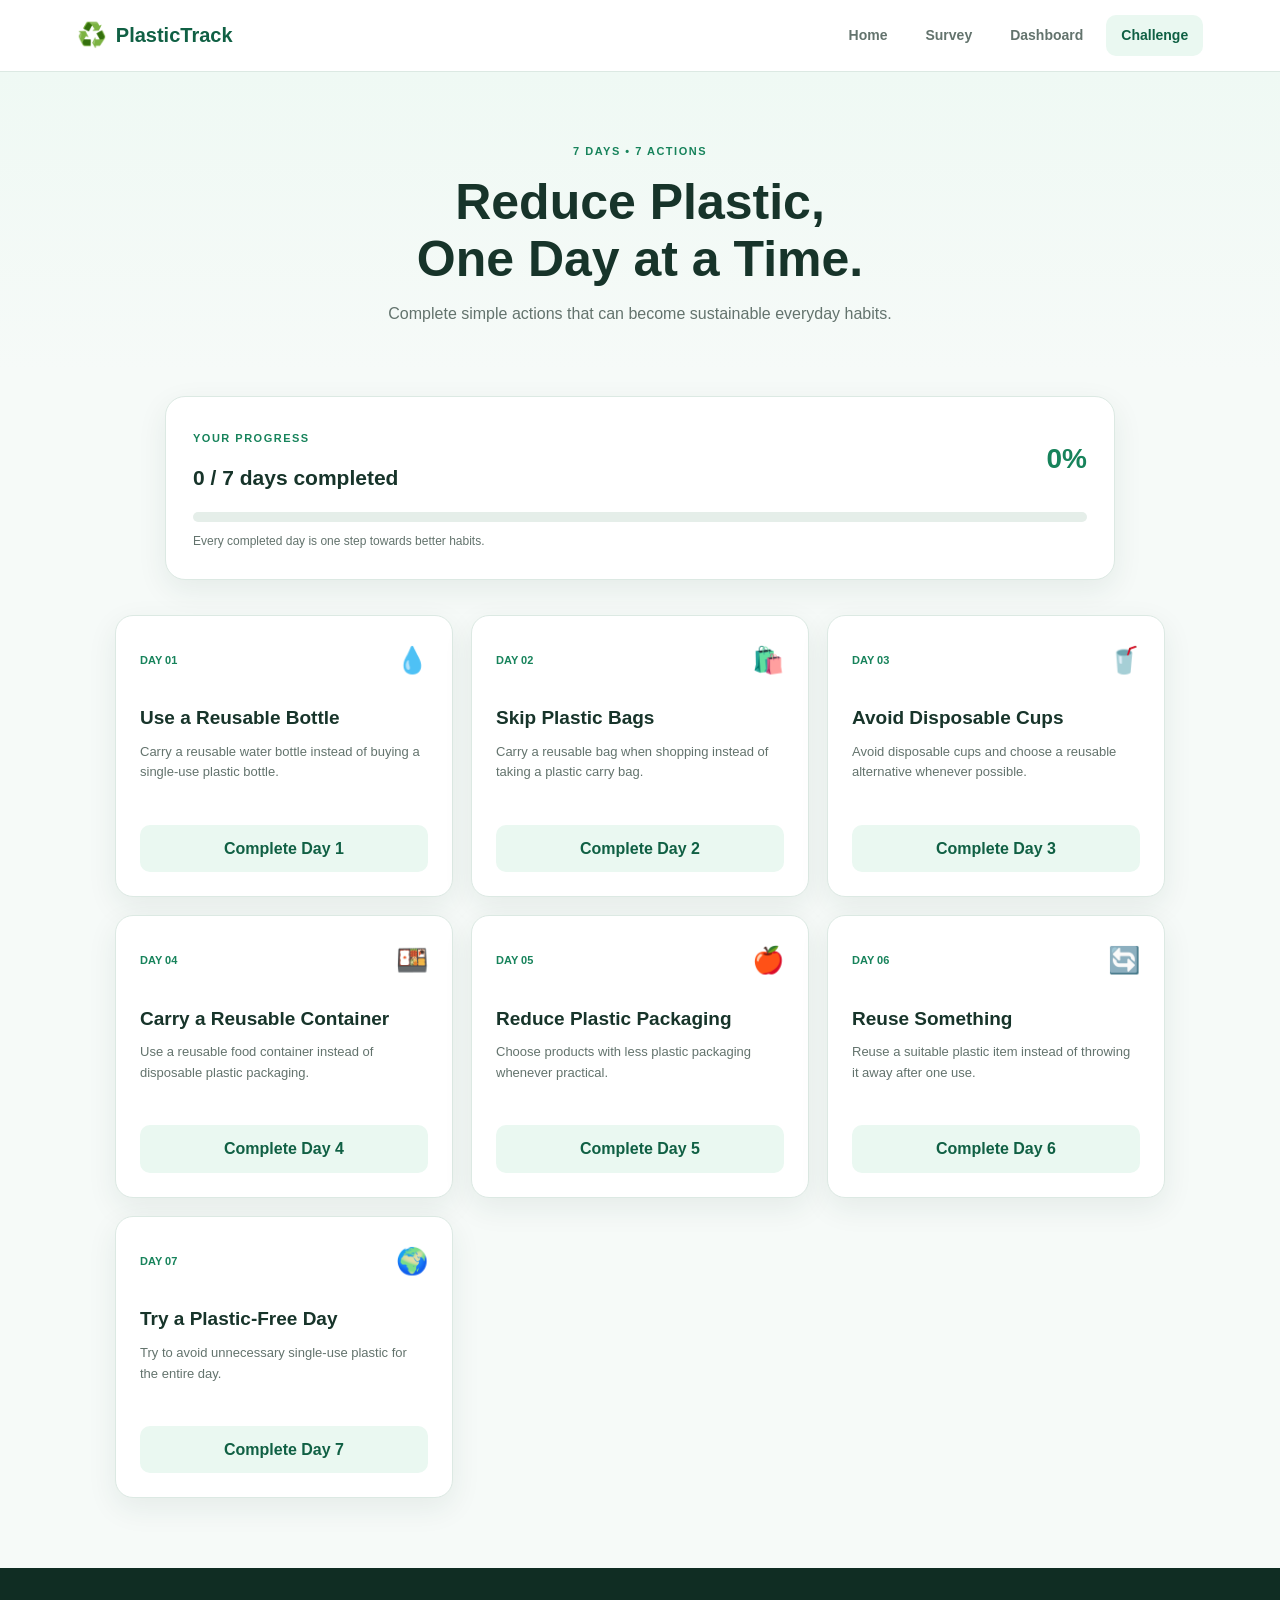
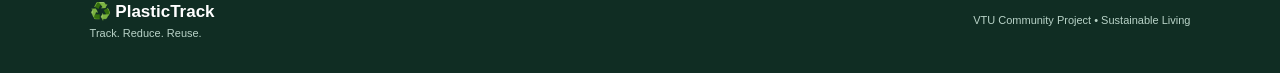
==== commit 35edcbd3: "Complete PlasticTrack community project website" ====
--- a/challenge.html
+++ b/challenge.html
@@ -1,16 +1,24 @@
 <!DOCTYPE html>
 <html lang="en">
+
 <head>
     <meta charset="UTF-8">
     <meta name="viewport" content="width=device-width, initial-scale=1.0">
+
     <title>7-Day Challenge | PlasticTrack</title>
+
     <link rel="stylesheet" href="style.css">
+    <script src="script.js" defer></script>
 </head>
 
 <body>
 
 <nav class="navbar">
-    <div class="logo">♻️ PlasticTrack</div>
+
+    <a href="index.html" class="logo">
+        <span>♻️</span>
+        PlasticTrack
+    </a>
 
     <div class="nav-links">
         <a href="index.html">Home</a>
@@ -18,212 +26,270 @@
         <a href="dashboard.html">Dashboard</a>
         <a class="active" href="challenge.html">Challenge</a>
     </div>
+
 </nav>
 
 
-<section class="challenge-header">
-
-    <div class="section-tag">7 DAYS • 7 ACTIONS</div>
+<section class="page-header">
+
+    <span class="section-label">
+        7 DAYS • 7 ACTIONS
+    </span>
 
     <h1>
         Reduce Plastic,<br>
-        One Day at a Time. 🌱
+        One Day at a Time.
     </h1>
 
     <p>
-        Complete simple actions that can become sustainable everyday habits.
+        Complete simple actions that can become
+        sustainable everyday habits.
     </p>
 
 </section>
 
 
-<section class="challenge-progress">
-
-    <div class="challenge-progress-top">
+<!-- PROGRESS -->
+
+<section class="challenge-progress-card">
+
+    <div class="progress-heading">
 
         <div>
-            <span class="section-tag">YOUR PROGRESS</span>
-            <h2 id="progressText">0 / 7 days completed</h2>
-        </div>
-
-        <div class="progress-percent" id="progressPercent">
+
+            <span class="section-label">
+                YOUR PROGRESS
+            </span>
+
+            <h2 id="progressText">
+                0 / 7 days completed
+            </h2>
+
+        </div>
+
+        <strong id="progressPercent">
             0%
-        </div>
-
-    </div>
-
-    <div class="progress-bar">
+        </strong>
+
+    </div>
+
+    <div class="progress-track">
         <div id="progressFill"></div>
     </div>
 
-    <p class="progress-hint">
-        Every completed day is one more step towards better habits.
+    <p>
+        Every completed day is one step towards better habits.
     </p>
 
 </section>
 
 
+<!-- CHALLENGE CARDS -->
+
 <section class="challenge-grid">
 
 
-    <div class="challenge-card" id="day1">
-
-        <div class="challenge-top">
-            <span class="day-number">DAY 01</span>
-            <span class="challenge-icon">💧</span>
-        </div>
-
-        <h2>Use a Reusable Bottle</h2>
-
-        <p>
-            Carry a reusable water bottle instead of buying a single-use
-            plastic bottle.
-        </p>
-
-        <button onclick="toggleDay(1)" id="button1">
+    <article class="challenge-card"
+             data-day="1">
+
+        <div class="challenge-card-top">
+            <span>DAY 01</span>
+            <strong>💧</strong>
+        </div>
+
+        <h2>
+            Use a Reusable Bottle
+        </h2>
+
+        <p>
+            Carry a reusable water bottle instead of
+            buying a single-use plastic bottle.
+        </p>
+
+        <button class="challenge-button"
+                data-day="1">
             Complete Day 1
         </button>
 
-    </div>
-
-
-    <div class="challenge-card" id="day2">
-
-        <div class="challenge-top">
-            <span class="day-number">DAY 02</span>
-            <span class="challenge-icon">🛍️</span>
-        </div>
-
-        <h2>Skip Plastic Bags</h2>
-
-        <p>
-            Carry a reusable bag when shopping instead of taking a
-            plastic carry bag.
-        </p>
-
-        <button onclick="toggleDay(2)" id="button2">
+    </article>
+
+
+    <article class="challenge-card"
+             data-day="2">
+
+        <div class="challenge-card-top">
+            <span>DAY 02</span>
+            <strong>🛍️</strong>
+        </div>
+
+        <h2>
+            Skip Plastic Bags
+        </h2>
+
+        <p>
+            Carry a reusable bag when shopping instead
+            of taking a plastic carry bag.
+        </p>
+
+        <button class="challenge-button"
+                data-day="2">
             Complete Day 2
         </button>
 
-    </div>
-
-
-    <div class="challenge-card" id="day3">
-
-        <div class="challenge-top">
-            <span class="day-number">DAY 03</span>
-            <span class="challenge-icon">🥤</span>
-        </div>
-
-        <h2>Avoid Disposable Cups</h2>
-
-        <p>
-            Avoid disposable cups and choose a reusable alternative.
-        </p>
-
-        <button onclick="toggleDay(3)" id="button3">
+    </article>
+
+
+    <article class="challenge-card"
+             data-day="3">
+
+        <div class="challenge-card-top">
+            <span>DAY 03</span>
+            <strong>🥤</strong>
+        </div>
+
+        <h2>
+            Avoid Disposable Cups
+        </h2>
+
+        <p>
+            Avoid disposable cups and choose a reusable
+            alternative whenever possible.
+        </p>
+
+        <button class="challenge-button"
+                data-day="3">
             Complete Day 3
         </button>
 
-    </div>
-
-
-    <div class="challenge-card" id="day4">
-
-        <div class="challenge-top">
-            <span class="day-number">DAY 04</span>
-            <span class="challenge-icon">🍱</span>
-        </div>
-
-        <h2>Carry a Reusable Container</h2>
-
-        <p>
-            Use a reusable food container instead of disposable plastic
-            packaging.
-        </p>
-
-        <button onclick="toggleDay(4)" id="button4">
+    </article>
+
+
+    <article class="challenge-card"
+             data-day="4">
+
+        <div class="challenge-card-top">
+            <span>DAY 04</span>
+            <strong>🍱</strong>
+        </div>
+
+        <h2>
+            Carry a Reusable Container
+        </h2>
+
+        <p>
+            Use a reusable food container instead of
+            disposable plastic packaging.
+        </p>
+
+        <button class="challenge-button"
+                data-day="4">
             Complete Day 4
         </button>
 
-    </div>
-
-
-    <div class="challenge-card" id="day5">
-
-        <div class="challenge-top">
-            <span class="day-number">DAY 05</span>
-            <span class="challenge-icon">🍎</span>
-        </div>
-
-        <h2>Reduce Plastic Packaging</h2>
-
-        <p>
-            Choose products with less plastic packaging whenever possible.
-        </p>
-
-        <button onclick="toggleDay(5)" id="button5">
+    </article>
+
+
+    <article class="challenge-card"
+             data-day="5">
+
+        <div class="challenge-card-top">
+            <span>DAY 05</span>
+            <strong>🍎</strong>
+        </div>
+
+        <h2>
+            Reduce Plastic Packaging
+        </h2>
+
+        <p>
+            Choose products with less plastic packaging
+            whenever practical.
+        </p>
+
+        <button class="challenge-button"
+                data-day="5">
             Complete Day 5
         </button>
 
-    </div>
-
-
-    <div class="challenge-card" id="day6">
-
-        <div class="challenge-top">
-            <span class="day-number">DAY 06</span>
-            <span class="challenge-icon">🔄</span>
-        </div>
-
-        <h2>Reuse Something</h2>
-
-        <p>
-            Reuse a plastic item instead of throwing it away after one use.
-        </p>
-
-        <button onclick="toggleDay(6)" id="button6">
+    </article>
+
+
+    <article class="challenge-card"
+             data-day="6">
+
+        <div class="challenge-card-top">
+            <span>DAY 06</span>
+            <strong>🔄</strong>
+        </div>
+
+        <h2>
+            Reuse Something
+        </h2>
+
+        <p>
+            Reuse a suitable plastic item instead of
+            throwing it away after one use.
+        </p>
+
+        <button class="challenge-button"
+                data-day="6">
             Complete Day 6
         </button>
 
-    </div>
-
-
-    <div class="challenge-card challenge-final" id="day7">
-
-        <div class="challenge-top">
-            <span class="day-number">DAY 07</span>
-            <span class="challenge-icon">🌍</span>
-        </div>
-
-        <h2>Try a Plastic-Free Day</h2>
-
-        <p>
-            Try to avoid unnecessary single-use plastic for the entire day.
-        </p>
-
-        <button onclick="toggleDay(7)" id="button7">
+    </article>
+
+
+    <article class="challenge-card challenge-final"
+             data-day="7">
+
+        <div class="challenge-card-top">
+            <span>DAY 07</span>
+            <strong>🌍</strong>
+        </div>
+
+        <h2>
+            Try a Plastic-Free Day
+        </h2>
+
+        <p>
+            Try to avoid unnecessary single-use plastic
+            for the entire day.
+        </p>
+
+        <button class="challenge-button"
+                data-day="7">
             Complete Day 7
         </button>
 
-    </div>
+    </article>
 
 </section>
 
 
-<section class="challenge-complete" id="completionMessage">
-
-    <div class="completion-icon">🎉</div>
-
-    <span class="section-tag">CHALLENGE COMPLETE</span>
-
-    <h2>You completed all 7 days!</h2>
+<!-- COMPLETION -->
+
+<section class="completion-card"
+         id="completionMessage">
+
+    <div class="completion-icon">
+        🎉
+    </div>
+
+    <span class="section-label">
+        CHALLENGE COMPLETE
+    </span>
+
+    <h2>
+        You completed all 7 days!
+    </h2>
 
     <p>
-        Great work. Now measure whether your behaviour has changed.
+        Great work. Now measure whether your
+        behaviour has changed.
     </p>
 
-    <a href="survey.html?stage=after" class="primary-btn">
+    <a href="survey.html?stage=after"
+       class="btn btn-primary">
         Take After Survey →
     </a>
 
@@ -231,109 +297,17 @@
 
 
 <footer>
-    <strong>♻️ PlasticTrack</strong>
-    <p>Track. Reduce. Reuse.</p>
+
+    <div>
+        <strong>♻️ PlasticTrack</strong>
+        <span>Track. Reduce. Reuse.</span>
+    </div>
+
+    <p>
+        VTU Community Project • Sustainable Living
+    </p>
+
 </footer>
-
-
-<script>
-
-let completedDays =
-    JSON.parse(localStorage.getItem("challengeDays")) || [];
-
-
-completedDays = [...new Set(completedDays)]
-    .map(Number)
-    .sort((a, b) => a - b);
-
-
-function toggleDay(day) {
-
-    if (completedDays.includes(day)) {
-
-        completedDays =
-            completedDays.filter(d => d !== day);
-
-    } else {
-
-        completedDays.push(day);
-
-    }
-
-    completedDays.sort((a, b) => a - b);
-
-    localStorage.setItem(
-        "challengeDays",
-        JSON.stringify(completedDays)
-    );
-
-    updateChallenge();
-}
-
-
-function updateChallenge() {
-
-    for (let day = 1; day <= 7; day++) {
-
-        const card =
-            document.getElementById("day" + day);
-
-        const button =
-            document.getElementById("button" + day);
-
-
-        if (completedDays.includes(day)) {
-
-            card.classList.add("completed");
-
-            button.textContent =
-                "✓ Completed — Click to Undo";
-
-        } else {
-
-            card.classList.remove("completed");
-
-            button.textContent =
-                "Complete Day " + day;
-        }
-    }
-
-
-    const count =
-        completedDays.length;
-
-    const percentage =
-        Math.round((count / 7) * 100);
-
-
-    document.getElementById("progressText").textContent =
-        count + " / 7 days completed";
-
-    document.getElementById("progressPercent").textContent =
-        percentage + "%";
-
-    document.getElementById("progressFill").style.width =
-        percentage + "%";
-
-
-    const completionMessage =
-        document.getElementById("completionMessage");
-
-
-    if (count === 7) {
-
-        completionMessage.style.display = "block";
-
-    } else {
-
-        completionMessage.style.display = "none";
-    }
-}
-
-
-updateChallenge();
-
-</script>
 
 </body>
 </html>
--- a/style.css
+++ b/style.css
@@ -1,7 +1,7 @@
 /* =====================================================
-   PLASTICTRACK V2
-   Modern Sustainability UI
-===================================================== */
+   PLASTICTRACK
+   Clean Community Project Design
+   ===================================================== */
 
 
 /* =========================
@@ -14,29 +14,58 @@
     box-sizing: border-box;
 }
 
+
+:root {
+    --green: #17835b;
+    --green-dark: #106044;
+    --green-light: #eaf8f1;
+    --green-soft: #f4fbf7;
+
+    --blue: #2563eb;
+
+    --text: #17342a;
+    --text-light: #63736d;
+
+    --white: #ffffff;
+    --background: #f6faf8;
+
+    --border: #dce9e3;
+
+    --shadow:
+        0 10px 30px rgba(23, 58, 45, 0.08);
+
+    --radius: 18px;
+}
+
+
 html {
     scroll-behavior: smooth;
 }
 
+
 body {
-    font-family: Arial, Helvetica, sans-serif;
-    background: #f4f8f6;
-    color: #14213d;
+    font-family:
+        Inter,
+        Arial,
+        Helvetica,
+        sans-serif;
+
+    background: var(--background);
+    color: var(--text);
+
     line-height: 1.6;
 }
+
 
 a {
     text-decoration: none;
-}
-
-button {
-    font-family: inherit;
-}
+    color: inherit;
+}
+
 
 button,
-.primary-btn,
-.secondary-btn {
-    cursor: pointer;
+input {
+    font: inherit;
 }
 
 
@@ -45,85 +74,409 @@
 ========================= */
 
 .navbar {
-    width: calc(100% - 48px);
-    max-width: 1400px;
-    margin: 22px auto 0;
-    padding: 18px 30px;
-
-    background: rgba(255, 255, 255, 0.96);
-    border: 1px solid #dce5df;
-    border-radius: 22px;
+    width: 100%;
+
+    min-height: 72px;
 
     display: flex;
     align-items: center;
     justify-content: space-between;
 
-    box-shadow: 0 8px 30px rgba(20, 50, 35, 0.07);
-
-    position: relative;
-    z-index: 10;
-}
+    padding: 0 6%;
+
+    background: rgba(255, 255, 255, 0.96);
+
+    border-bottom: 1px solid var(--border);
+
+    position: sticky;
+    top: 0;
+
+    z-index: 100;
+}
+
 
 .logo {
-    color: #087f3d;
-    font-size: 29px;
+    display: flex;
+    align-items: center;
+    gap: 9px;
+
+    font-size: 20px;
     font-weight: 800;
-    letter-spacing: -0.5px;
-}
+
+    color: var(--green-dark);
+}
+
+
+.logo span {
+    font-size: 24px;
+}
+
 
 .nav-links {
     display: flex;
-    align-items: center;
-    gap: 34px;
-}
+    gap: 8px;
+}
+
 
 .nav-links a {
-    color: #42536a;
-    font-size: 17px;
-    font-weight: 650;
+    padding: 9px 15px;
+
+    border-radius: 10px;
+
+    color: var(--text-light);
+
+    font-size: 14px;
+    font-weight: 600;
+
     transition: 0.2s;
 }
+
 
 .nav-links a:hover,
 .nav-links a.active {
-    color: #087f3d;
+    background: var(--green-light);
+    color: var(--green-dark);
 }
 
 
 /* =========================
-   COMMON BUTTONS
+   BUTTONS
 ========================= */
 
-.primary-btn {
+.btn {
+    display: inline-flex;
+
+    align-items: center;
+    justify-content: center;
+
+    padding: 12px 21px;
+
+    border-radius: 11px;
+
+    font-weight: 700;
+    font-size: 14px;
+
+    border: 1px solid transparent;
+
+    cursor: pointer;
+
+    transition:
+        transform 0.2s,
+        box-shadow 0.2s,
+        background 0.2s;
+}
+
+
+.btn:hover {
+    transform: translateY(-2px);
+}
+
+
+.btn-primary {
+    background: var(--green);
+    color: white;
+
+    box-shadow:
+        0 8px 20px rgba(23, 131, 91, 0.2);
+}
+
+
+.btn-primary:hover {
+    background: var(--green-dark);
+}
+
+
+.btn-outline {
+    background: white;
+    color: var(--green-dark);
+
+    border-color: var(--border);
+}
+
+
+.btn-outline:hover {
+    border-color: var(--green);
+}
+
+
+/* =========================
+   HERO
+========================= */
+
+.hero {
+    max-width: 1180px;
+
+    margin: auto;
+
+    min-height: 560px;
+
+    padding: 80px 30px;
+
+    display: grid;
+
+    grid-template-columns:
+        1.1fr 0.9fr;
+
+    gap: 60px;
+
+    align-items: center;
+}
+
+
+.hero-content {
+    max-width: 650px;
+}
+
+
+.eyebrow,
+.section-label {
     display: inline-block;
-    background: #087f3d;
-    color: white;
-    padding: 14px 23px;
-    border-radius: 11px;
-    font-weight: 700;
-    transition: 0.2s;
-    box-shadow: 0 7px 18px rgba(8, 127, 61, 0.18);
-}
-
-.primary-btn:hover {
-    background: #066b33;
-    transform: translateY(-2px);
-}
-
-.secondary-btn {
-    display: inline-block;
+
+    font-size: 11px;
+
+    font-weight: 800;
+
+    letter-spacing: 1.5px;
+
+    color: var(--green);
+
+    margin-bottom: 13px;
+}
+
+
+.hero h1 {
+    font-size: clamp(42px, 6vw, 68px);
+
+    line-height: 1.04;
+
+    letter-spacing: -2px;
+
+    margin-bottom: 22px;
+}
+
+
+.hero h1 span {
+    color: var(--green);
+}
+
+
+.hero p {
+    max-width: 620px;
+
+    color: var(--text-light);
+
+    font-size: 17px;
+
+    line-height: 1.8;
+
+    margin-bottom: 30px;
+}
+
+
+.hero-actions {
+    display: flex;
+    gap: 12px;
+
+    flex-wrap: wrap;
+}
+
+
+.hero-note {
+    margin-top: 20px;
+
+    font-size: 13px;
+
+    color: var(--text-light);
+}
+
+
+.hero-note span {
+    color: var(--green);
+    font-weight: bold;
+}
+
+
+/* HERO VISUAL */
+
+.hero-visual {
+    min-height: 390px;
+
+    background:
+        linear-gradient(
+            145deg,
+            #e9f8f0,
+            #f8fcfa
+        );
+
+    border: 1px solid var(--border);
+
+    border-radius: 30px;
+
+    position: relative;
+
+    display: flex;
+
+    align-items: center;
+    justify-content: center;
+}
+
+
+.main-impact {
+    width: 300px;
+
     background: white;
-    color: #087f3d;
-    border: 1.5px solid #087f3d;
-    padding: 13px 22px;
-    border-radius: 11px;
-    font-weight: 700;
-    transition: 0.2s;
-}
-
-.secondary-btn:hover {
-    background: #eaf7ef;
-    transform: translateY(-2px);
+
+    padding: 32px;
+
+    border-radius: 22px;
+
+    box-shadow: var(--shadow);
+
+    text-align: center;
+}
+
+
+.impact-icon {
+    width: 68px;
+    height: 68px;
+
+    margin: 0 auto 18px;
+
+    border-radius: 20px;
+
+    background: var(--green-light);
+
+    display: grid;
+    place-items: center;
+
+    font-size: 32px;
+}
+
+
+.main-impact span {
+    display: block;
+
+    color: var(--text-light);
+
+    font-size: 13px;
+
+    margin-bottom: 7px;
+}
+
+
+.main-impact strong {
+    display: block;
+
+    font-size: 22px;
+
+    color: var(--green-dark);
+
+    margin-bottom: 12px;
+}
+
+
+.main-impact p {
+    color: var(--text-light);
+
+    font-size: 13px;
+
+    line-height: 1.6;
+}
+
+
+.floating-card {
+    position: absolute;
+
+    background: white;
+
+    border: 1px solid var(--border);
+
+    border-radius: 12px;
+
+    padding: 12px 15px;
+
+    box-shadow: var(--shadow);
+
+    font-size: 13px;
+}
+
+
+.floating-one {
+    top: 50px;
+    left: 25px;
+}
+
+
+.floating-two {
+    bottom: 55px;
+    right: 25px;
+}
+
+
+/* =========================
+   QUICK STATS
+========================= */
+
+.quick-stats {
+    max-width: 1050px;
+
+    margin: -20px auto 70px;
+
+    padding: 0 25px;
+
+    display: grid;
+
+    grid-template-columns:
+        repeat(3, 1fr);
+
+    gap: 18px;
+}
+
+
+.quick-stat {
+    background: white;
+
+    border: 1px solid var(--border);
+
+    border-radius: 16px;
+
+    padding: 20px;
+
+    display: flex;
+    align-items: center;
+
+    gap: 15px;
+
+    box-shadow: var(--shadow);
+}
+
+
+.stat-icon {
+    width: 48px;
+    height: 48px;
+
+    border-radius: 13px;
+
+    background: var(--green-light);
+
+    display: grid;
+    place-items: center;
+
+    font-size: 22px;
+}
+
+
+.quick-stat strong {
+    font-size: 23px;
+
+    color: var(--green-dark);
+}
+
+
+.quick-stat p {
+    color: var(--text-light);
+
+    font-size: 12px;
 }
 
 
@@ -132,129 +485,44 @@
 ========================= */
 
 .section {
-    max-width: 1150px;
-    margin: 90px auto;
-    padding: 0 24px;
-}
+    max-width: 1180px;
+
+    margin: auto;
+
+    padding: 80px 30px;
+}
+
+
+.soft-section {
+    max-width: none;
+
+    padding-left: 7%;
+    padding-right: 7%;
+
+    background: #edf8f2;
+}
+
 
 .section-heading {
+    max-width: 700px;
+
+    margin: 0 auto 42px;
+
     text-align: center;
-    max-width: 760px;
-    margin: 0 auto 42px;
-}
-
-.section-heading.left {
-    text-align: left;
-    margin-left: 0;
-}
-
-.section-tag {
-    display: inline-block;
-    color: #087f3d;
-    font-size: 12px;
-    font-weight: 800;
-    letter-spacing: 1.5px;
-    margin-bottom: 9px;
-}
+}
+
 
 .section-heading h2 {
-    font-size: 38px;
-    line-height: 1.15;
+    font-size: 34px;
+
+    line-height: 1.2;
+
     margin-bottom: 12px;
 }
 
+
 .section-heading p {
-    color: #68778b;
-    font-size: 17px;
-}
-
-
-/* =========================
-   HERO
-========================= */
-
-.hero {
-    max-width: 1000px;
-    margin: 0 auto;
-    padding: 95px 25px 70px;
-    text-align: center;
-}
-
-.hero-badge {
-    display: inline-block;
-    background: #e6f6ec;
-    color: #087f3d;
-    padding: 8px 15px;
-    border-radius: 50px;
-    font-size: 14px;
-    font-weight: 700;
-    margin-bottom: 24px;
-}
-
-.hero h1 {
-    font-size: clamp(45px, 7vw, 78px);
-    line-height: 0.98;
-    letter-spacing: -3px;
-    margin-bottom: 28px;
-}
-
-.hero h1 span {
-    color: #087f3d;
-}
-
-.hero p {
-    max-width: 760px;
-    margin: 0 auto 32px;
-    color: #68778b;
-    font-size: 20px;
-}
-
-.hero-buttons {
-    display: flex;
-    justify-content: center;
-    gap: 14px;
-    flex-wrap: wrap;
-}
-
-
-/* =========================
-   QUICK STATS
-========================= */
-
-.quick-stats {
-    max-width: 900px;
-    margin: 0 auto;
-    padding: 0 20px;
-
-    display: grid;
-    grid-template-columns: repeat(3, 1fr);
-    gap: 16px;
-}
-
-.quick-stat {
-    background: white;
-    border: 1px solid #dce5df;
-    border-radius: 18px;
-    padding: 23px;
-    text-align: center;
-    box-shadow: 0 8px 24px rgba(20, 50, 35, 0.04);
-}
-
-.quick-stat span {
-    display: block;
-    font-size: 28px;
-    margin-bottom: 5px;
-}
-
-.quick-stat strong {
-    display: block;
-    font-size: 30px;
-    color: #087f3d;
-}
-
-.quick-stat p {
-    color: #68778b;
-    font-size: 14px;
+    color: var(--text-light);
 }
 
 
@@ -264,47 +532,70 @@
 
 .feature-grid {
     display: grid;
-    grid-template-columns: repeat(3, 1fr);
-    gap: 22px;
-}
+
+    grid-template-columns:
+        repeat(3, 1fr);
+
+    gap: 20px;
+}
+
 
 .feature-card {
     background: white;
-    border: 1px solid #dce5df;
-    border-radius: 20px;
-    padding: 30px;
-    position: relative;
-    overflow: hidden;
-    transition: 0.25s;
-}
-
-.feature-card:hover,
-.benefit-card:hover,
-.challenge-card:hover {
+
+    border: 1px solid var(--border);
+
+    border-radius: var(--radius);
+
+    padding: 28px;
+
+    box-shadow: var(--shadow);
+
+    transition: 0.2s;
+}
+
+
+.feature-card:hover {
     transform: translateY(-4px);
-    box-shadow: 0 15px 35px rgba(20, 50, 35, 0.08);
-}
+}
+
+
+.feature-top {
+    display: flex;
+
+    justify-content: space-between;
+
+    align-items: center;
+
+    margin-bottom: 28px;
+}
+
+
+.feature-number {
+    color: var(--green);
+
+    font-weight: 800;
+
+    font-size: 13px;
+}
+
 
 .feature-icon {
-    font-size: 34px;
-    margin-bottom: 18px;
-}
-
-.step-number {
-    position: absolute;
-    top: 22px;
-    right: 23px;
-    color: #b6c2bb;
-    font-weight: 800;
-}
+    font-size: 27px;
+}
+
 
 .feature-card h3 {
-    font-size: 24px;
-    margin-bottom: 9px;
-}
+    font-size: 22px;
+
+    margin-bottom: 10px;
+}
+
 
 .feature-card p {
-    color: #68778b;
+    color: var(--text-light);
+
+    font-size: 14px;
 }
 
 
@@ -312,41 +603,47 @@
    BENEFITS
 ========================= */
 
-.alternate-section {
-    max-width: none;
-    padding: 85px 24px;
-    background: #eaf5ee;
-}
-
 .benefit-grid {
     max-width: 1100px;
+
     margin: auto;
 
     display: grid;
-    grid-template-columns: repeat(4, 1fr);
+
+    grid-template-columns:
+        repeat(4, 1fr);
+
     gap: 18px;
 }
+
 
 .benefit-card {
     background: white;
-    padding: 26px;
-    border-radius: 18px;
-    border: 1px solid #dce5df;
-    transition: 0.25s;
-}
-
-.benefit-card > div {
-    font-size: 28px;
-    margin-bottom: 13px;
-}
+
+    border: 1px solid var(--border);
+
+    border-radius: 16px;
+
+    padding: 24px;
+}
+
+
+.benefit-card > span {
+    font-size: 25px;
+}
+
 
 .benefit-card h3 {
-    margin-bottom: 8px;
-}
+    margin: 14px 0 7px;
+
+    font-size: 18px;
+}
+
 
 .benefit-card p {
-    color: #68778b;
-    font-size: 15px;
+    color: var(--text-light);
+
+    font-size: 13px;
 }
 
 
@@ -354,66 +651,100 @@
    JOURNEY
 ========================= */
 
-.journey-section {
-    max-width: 1150px;
-    margin: 90px auto;
-    padding: 0 24px;
-}
-
-.journey-content {
-    background: #14213d;
+.journey {
+    max-width: 1180px;
+
+    margin: 80px auto;
+
+    padding: 55px;
+
+    border-radius: 28px;
+
+    background: var(--green-dark);
+
     color: white;
-    border-radius: 28px;
-    padding: 55px;
 
     display: grid;
+
     grid-template-columns: 1fr 1fr;
+
     gap: 60px;
 }
 
-.journey-content h2 {
-    font-size: 46px;
-    line-height: 1.1;
-    margin-bottom: 20px;
-}
-
-.journey-content p {
-    color: #c6d0dc;
-}
-
-.journey-content .section-tag {
-    color: #75d99b;
-}
-
-.journey-timeline {
-    display: flex;
+
+.journey .section-label {
+    color: #9ee3c2;
+}
+
+
+.journey h2 {
+    font-size: 38px;
+
+    line-height: 1.15;
+
+    margin-bottom: 18px;
+}
+
+
+.journey p {
+    color: #d4ebe1;
+
+    line-height: 1.7;
+}
+
+
+.journey-steps {
+    display: flex;
+
     flex-direction: column;
-    gap: 22px;
-}
-
-.timeline-item {
-    display: flex;
+
+    gap: 16px;
+
+    justify-content: center;
+}
+
+
+.journey-step {
+    display: flex;
+
     align-items: center;
-    gap: 18px;
-}
-
-.timeline-item > span {
-    width: 42px;
-    height: 42px;
+
+    gap: 15px;
+
+    padding: 16px;
+
+    background: rgba(255,255,255,0.08);
+
+    border-radius: 14px;
+}
+
+
+.journey-step > span {
+    width: 38px;
+    height: 38px;
+
+    flex-shrink: 0;
+
+    display: grid;
+    place-items: center;
+
     border-radius: 50%;
-    background: #087f3d;
-    display: flex;
-    align-items: center;
-    justify-content: center;
-    font-weight: bold;
-}
-
-.timeline-item h3 {
-    margin-bottom: 3px;
-}
-
-.timeline-item p {
-    font-size: 14px;
+
+    background: #b8ead1;
+
+    color: var(--green-dark);
+
+    font-weight: 800;
+}
+
+
+.journey-step strong {
+    display: block;
+}
+
+
+.journey-step p {
+    font-size: 12px;
 }
 
 
@@ -422,369 +753,678 @@
 ========================= */
 
 .cta {
-    max-width: 900px;
-    margin: 80px auto;
-    padding: 55px 25px;
+    max-width: 850px;
+
+    margin: 90px auto;
+
+    padding: 60px 30px;
+
     text-align: center;
-    background: #e3f5e9;
-    border-radius: 25px;
-}
+}
+
 
 .cta-icon {
     font-size: 42px;
-    margin-bottom: 10px;
-}
+
+    margin-bottom: 12px;
+}
+
 
 .cta h2 {
-    font-size: 38px;
-    margin-bottom: 10px;
-}
+    font-size: 36px;
+
+    margin-bottom: 12px;
+}
+
 
 .cta p {
-    color: #68778b;
-    margin-bottom: 25px;
+    max-width: 600px;
+
+    margin: 0 auto 25px;
+
+    color: var(--text-light);
 }
 
 
 /* =========================
-   SURVEY HEADER
+   PAGE HEADER
 ========================= */
 
-.survey-header {
-    max-width: 850px;
+.page-header {
+    text-align: center;
+
+    padding: 65px 25px 45px;
+
+    background:
+        linear-gradient(
+            180deg,
+            #eff9f4,
+            var(--background)
+        );
+}
+
+
+.page-header h1 {
+    font-size: clamp(34px, 5vw, 50px);
+
+    line-height: 1.15;
+
+    margin-bottom: 12px;
+}
+
+
+.page-header p {
+    max-width: 650px;
+
     margin: auto;
-    padding: 65px 20px 35px;
-    text-align: center;
-}
-
-.survey-stage {
-    display: inline-block;
-    padding: 7px 14px;
-    border-radius: 50px;
-    background: #e6f6ec;
-    color: #087f3d;
-    font-size: 12px;
-    font-weight: 800;
-    letter-spacing: 1px;
-    margin-bottom: 15px;
-}
-
-.survey-header h1 {
-    font-size: 48px;
-    line-height: 1.1;
-    margin-bottom: 14px;
-}
-
-.survey-header p {
-    color: #68778b;
-    font-size: 18px;
+
+    color: var(--text-light);
 }
 
 
 /* =========================
-   SURVEY LAYOUT
+   SURVEY
 ========================= */
 
 .survey-layout {
-    max-width: 1200px;
-    margin: auto;
-    padding: 20px 24px 70px;
+    max-width: 1180px;
+
+    margin: 30px auto 80px;
+
+    padding: 0 25px;
 
     display: grid;
-    grid-template-columns: minmax(0, 1fr) 310px;
+
+    grid-template-columns:
+        1fr 320px;
+
     gap: 25px;
-}
+
+    align-items: start;
+}
+
 
 .survey-card {
     background: white;
-    border: 1px solid #dce5df;
-    border-radius: 23px;
-    padding: 34px;
-    box-shadow: 0 10px 30px rgba(20, 50, 35, 0.05);
-}
-
-.survey-top {
-    display: flex;
+
+    border: 1px solid var(--border);
+
+    border-radius: 22px;
+
+    padding: 30px;
+
+    box-shadow: var(--shadow);
+}
+
+
+.survey-card-header {
+    display: flex;
+
+    justify-content: space-between;
+
     align-items: center;
-    justify-content: space-between;
+
     padding-bottom: 25px;
+
     margin-bottom: 10px;
-    border-bottom: 1px solid #e7ece9;
-}
-
-.survey-top h2 {
-    font-size: 30px;
-}
-
-.question-count {
+
+    border-bottom: 1px solid var(--border);
+}
+
+
+.survey-card-header h2 {
+    font-size: 25px;
+}
+
+
+.question-counter {
     text-align: center;
-    background: #f0f7f2;
-    padding: 10px 15px;
+
+    background: var(--green-light);
+
+    padding: 10px 16px;
+
     border-radius: 12px;
 }
 
-.question-count strong,
-.question-count span {
+
+.question-counter strong {
     display: block;
-}
-
-.question-count strong {
-    font-size: 23px;
-    color: #087f3d;
-}
-
-.question-count span {
-    font-size: 11px;
-    color: #68778b;
-}
-
-
-/* =========================
-   QUESTIONS
-========================= */
-
-.question-card {
+
+    color: var(--green-dark);
+
+    font-size: 20px;
+}
+
+
+.question-counter span {
+    color: var(--text-light);
+
+    font-size: 10px;
+}
+
+
+.question {
     display: grid;
-    grid-template-columns: 55px 1fr;
+
+    grid-template-columns: 45px 1fr;
+
     gap: 15px;
 
     padding: 25px 0;
-    border-bottom: 1px solid #e7ece9;
-}
+
+    border-bottom: 1px solid var(--border);
+}
+
 
 .question-number {
-    width: 42px;
-    height: 42px;
-    border-radius: 12px;
-    background: #e8f5ed;
-    color: #087f3d;
-
-    display: flex;
+    width: 36px;
+    height: 36px;
+
+    display: grid;
+    place-items: center;
+
+    border-radius: 10px;
+
+    background: var(--green-light);
+
+    color: var(--green-dark);
+
+    font-size: 12px;
+
+    font-weight: 800;
+}
+
+
+.question-body h3 {
+    font-size: 17px;
+
+    margin-bottom: 16px;
+}
+
+
+.question-body label {
+    display: flex;
+
     align-items: center;
-    justify-content: center;
-
-    font-weight: 800;
-}
-
-.question-content h3 {
-    font-size: 18px;
-    margin-bottom: 14px;
-}
-
-.question-content label {
-    display: flex;
-    align-items: center;
+
     gap: 10px;
 
-    padding: 12px 14px;
-    margin: 7px 0;
-
-    background: #f8faf9;
-    border: 1px solid #e3e9e5;
-    border-radius: 11px;
+    padding: 11px 13px;
+
+    margin-bottom: 8px;
+
+    border: 1px solid var(--border);
+
+    border-radius: 10px;
 
     cursor: pointer;
-    transition: 0.18s;
-}
-
-.question-content label:hover {
-    border-color: #087f3d;
-    background: #f0f8f3;
-}
-
-.question-content input {
-    accent-color: #087f3d;
-}
-
-.survey-submit {
+
+    color: var(--text-light);
+
+    font-size: 14px;
+
+    transition: 0.2s;
+}
+
+
+.question-body label:hover {
+    border-color: var(--green);
+
+    background: var(--green-soft);
+}
+
+
+.question-body input {
+    accent-color: var(--green);
+}
+
+
+.submit-btn {
     width: 100%;
-    margin-top: 28px;
-
-    padding: 16px;
-    border: none;
-    border-radius: 12px;
-
-    background: #087f3d;
-    color: white;
-
-    font-size: 16px;
-    font-weight: 800;
-
-    transition: 0.2s;
-}
-
-.survey-submit:hover {
-    background: #066b33;
-    transform: translateY(-2px);
-}
-
-
-/* =========================
-   SURVEY INFO
-========================= */
-
-.survey-info {
-    display: flex;
+
+    margin-top: 25px;
+}
+
+
+/* SURVEY SIDEBAR */
+
+.survey-sidebar {
+    display: flex;
+
     flex-direction: column;
+
     gap: 18px;
 }
+
 
 .info-card {
     background: white;
-    border: 1px solid #dce5df;
-    border-radius: 20px;
-    padding: 25px;
-}
+
+    border: 1px solid var(--border);
+
+    border-radius: 18px;
+
+    padding: 23px;
+
+    box-shadow: var(--shadow);
+}
+
 
 .info-icon {
+    font-size: 27px;
+
     display: block;
-    font-size: 32px;
-    margin-bottom: 10px;
-}
+
+    margin-bottom: 12px;
+}
+
 
 .info-card h3 {
     margin-bottom: 8px;
 }
 
+
 .info-card > p {
-    color: #68778b;
-    font-size: 14px;
-}
-
-.score-guide {
-    margin-top: 20px;
-    display: flex;
-    flex-direction: column;
-    gap: 12px;
-}
-
-.score-guide div {
-    display: grid;
-    grid-template-columns: 12px 45px 1fr;
+    color: var(--text-light);
+
+    font-size: 13px;
+
+    margin-bottom: 17px;
+}
+
+
+.score-level {
+    display: flex;
+
     align-items: center;
-    gap: 8px;
-}
-
-.score-guide small {
-    color: #68778b;
-}
-
-.dot {
-    width: 10px;
-    height: 10px;
-    border-radius: 50%;
-}
-
-.dot.low {
-    background: #43b96d;
-}
-
-.dot.medium {
-    background: #e7a52d;
-}
-
-.dot.high {
-    background: #df5b5b;
-}
-
-.mini-steps {
-    display: flex;
+
     gap: 10px;
-    margin: 20px 0 8px;
-}
-
-.mini-steps span {
-    width: 34px;
-    height: 34px;
-    border-radius: 50%;
-    background: #087f3d;
-    color: white;
-
-    display: flex;
+
+    padding: 10px;
+
+    border-radius: 9px;
+
+    margin-top: 7px;
+
+    font-size: 12px;
+}
+
+
+.score-level strong {
+    min-width: 35px;
+}
+
+
+.score-level span {
+    color: var(--text-light);
+}
+
+
+.score-level.low {
+    background: #edf9f2;
+}
+
+
+.score-level.medium {
+    background: #f4f7e9;
+}
+
+
+.score-level.high {
+    background: #fff2e8;
+}
+
+
+.mini-flow {
+    display: flex;
+
+    align-items: center;
+
     justify-content: center;
-    align-items: center;
-    font-weight: bold;
-}
-
-.mini-text {
+
+    gap: 7px;
+
+    font-size: 11px;
+
+    color: var(--green-dark);
+
     font-weight: 700;
 }
 
 
-/* =========================
-   RESULT
-========================= */
+/* RESULT */
 
 .result-card {
     margin-top: 30px;
+
     padding: 35px;
-    border-radius: 20px;
-    background: #f1faf4;
-    border: 1px solid #cde7d5;
+
+    border-radius: 18px;
+
+    background: var(--green-soft);
+
+    border: 1px solid #cce9da;
+
     text-align: center;
 }
+
 
 .result-card.hidden {
     display: none;
 }
 
+
 .result-icon {
-    font-size: 50px;
+    font-size: 40px;
+
+    margin-bottom: 10px;
+}
+
+
+.result-card h2 {
+    font-size: 21px;
+
     margin-bottom: 8px;
 }
 
-.result-card h2 {
-    font-size: 27px;
-    margin-bottom: 15px;
-}
-
-.score-circle {
-    width: 125px;
-    height: 125px;
-    margin: 15px auto;
-
-    border-radius: 50%;
+
+.score-display {
+    display: flex;
+
+    justify-content: center;
+
+    align-items: baseline;
+
+    gap: 4px;
+
+    margin: 10px 0;
+}
+
+
+.score-display strong {
+    font-size: 55px;
+
+    color: var(--green-dark);
+
+    line-height: 1;
+}
+
+
+.score-display span {
+    color: var(--text-light);
+}
+
+
+.result-card h3 {
+    color: var(--green-dark);
+
+    margin-bottom: 8px;
+}
+
+
+.result-card > p {
+    color: var(--text-light);
+
+    max-width: 500px;
+
+    margin: auto;
+}
+
+
+.suggestion-box {
+    margin: 22px auto;
+
+    max-width: 600px;
+
+    padding: 16px;
+
     background: white;
-    border: 8px solid #bde2c9;
-
-    display: flex;
+
+    border-radius: 12px;
+
+    text-align: left;
+}
+
+
+.suggestion-box p {
+    color: var(--text-light);
+
+    font-size: 13px;
+
+    margin-top: 5px;
+}
+
+
+/* =========================
+   CHALLENGE
+========================= */
+
+.challenge-progress-card {
+    max-width: 950px;
+
+    margin: 25px auto 35px;
+
+    padding: 27px;
+
+    background: white;
+
+    border: 1px solid var(--border);
+
+    border-radius: 20px;
+
+    box-shadow: var(--shadow);
+}
+
+
+.progress-heading {
+    display: flex;
+
+    justify-content: space-between;
+
     align-items: center;
-    justify-content: center;
-}
-
-.score-circle span {
-    font-size: 39px;
+
+    margin-bottom: 18px;
+}
+
+
+.progress-heading h2 {
+    font-size: 21px;
+}
+
+
+.progress-heading > strong {
+    font-size: 28px;
+
+    color: var(--green);
+}
+
+
+.progress-track {
+    width: 100%;
+
+    height: 10px;
+
+    background: #e5eee9;
+
+    border-radius: 50px;
+
+    overflow: hidden;
+}
+
+
+.progress-track > div {
+    width: 0;
+
+    height: 100%;
+
+    background: var(--green);
+
+    border-radius: inherit;
+
+    transition: width 0.3s ease;
+}
+
+
+.challenge-progress-card p {
+    color: var(--text-light);
+
+    font-size: 12px;
+
+    margin-top: 10px;
+}
+
+
+.challenge-grid {
+    max-width: 1100px;
+
+    margin: auto;
+
+    padding: 0 25px 70px;
+
+    display: grid;
+
+    grid-template-columns:
+        repeat(3, 1fr);
+
+    gap: 18px;
+}
+
+
+.challenge-card {
+    background: white;
+
+    border: 1px solid var(--border);
+
+    border-radius: 18px;
+
+    padding: 24px;
+
+    box-shadow: var(--shadow);
+
+    transition: 0.2s;
+}
+
+
+.challenge-card:hover {
+    transform: translateY(-3px);
+}
+
+
+.challenge-card.completed {
+    border-color: #9bd8bb;
+
+    background: #f3fbf6;
+}
+
+
+.challenge-card-top {
+    display: flex;
+
+    justify-content: space-between;
+
+    align-items: center;
+
+    margin-bottom: 22px;
+}
+
+
+.challenge-card-top span {
+    font-size: 11px;
+
     font-weight: 800;
-    color: #087f3d;
-}
-
-.score-circle small {
-    font-weight: bold;
-    color: #68778b;
-}
-
-.result-card h3 {
+
+    color: var(--green);
+}
+
+
+.challenge-card-top strong {
+    font-size: 26px;
+}
+
+
+.challenge-card h2 {
+    font-size: 19px;
+
     margin-bottom: 8px;
 }
 
-.result-card > p {
-    color: #68778b;
-}
-
-.suggestion-box {
-    margin: 22px 0;
-    padding: 18px;
-    background: white;
-    border-radius: 13px;
-    text-align: left;
-}
-
-.suggestion-box p {
-    color: #68778b;
-}
-
-.result-button {
-    margin-top: 5px;
+
+.challenge-card p {
+    color: var(--text-light);
+
+    font-size: 13px;
+
+    min-height: 65px;
+}
+
+
+.challenge-button {
+    width: 100%;
+
+    margin-top: 18px;
+
+    padding: 11px;
+
+    border: 0;
+
+    border-radius: 10px;
+
+    background: var(--green-light);
+
+    color: var(--green-dark);
+
+    font-weight: 700;
+
+    cursor: pointer;
+}
+
+
+.challenge-card.completed
+.challenge-button {
+    background: var(--green);
+
+    color: white;
+}
+
+
+.completion-card {
+    display: none;
+
+    max-width: 750px;
+
+    margin: 0 auto 80px;
+
+    padding: 45px 25px;
+
+    text-align: center;
+
+    background: var(--green-soft);
+
+    border: 1px solid #c9e8d8;
+
+    border-radius: 22px;
+}
+
+
+.completion-icon {
+    font-size: 42px;
+
+    margin-bottom: 10px;
+}
+
+
+.completion-card h2 {
+    font-size: 30px;
+
+    margin-bottom: 10px;
+}
+
+
+.completion-card p {
+    color: var(--text-light);
+
+    margin-bottom: 22px;
 }
 
 
@@ -792,484 +1432,381 @@
    DASHBOARD
 ========================= */
 
-.dashboard-header {
-    max-width: 850px;
+.dashboard-container {
+    max-width: 1100px;
+
     margin: auto;
-    padding: 65px 20px 35px;
-    text-align: center;
-}
-
-.dashboard-header h1 {
-    font-size: 50px;
-    line-height: 1.1;
-    margin-bottom: 13px;
-}
-
-.dashboard-header p {
-    color: #68778b;
-    font-size: 18px;
-}
-
-.dashboard-container {
-    max-width: 1150px;
-    margin: auto;
-    padding: 20px 24px 70px;
-}
+
+    padding: 0 25px 80px;
+}
+
 
 .score-grid {
     display: grid;
-    grid-template-columns: repeat(3, 1fr);
+
+    grid-template-columns:
+        repeat(3, 1fr);
+
     gap: 18px;
-}
-
-.score-card {
+
+    margin-bottom: 20px;
+}
+
+
+.dashboard-score-card {
     background: white;
-    border: 1px solid #dce5df;
-    border-radius: 20px;
+
+    border: 1px solid var(--border);
+
+    border-radius: 18px;
+
     padding: 25px;
-}
-
-.score-card.highlight-card {
-    background: #eaf7ef;
-    border-color: #cce6d4;
-}
-
-.score-icon {
+
+    box-shadow: var(--shadow);
+}
+
+
+.dashboard-score-card.highlight {
+    background: var(--green);
+
+    color: white;
+
+    border-color: var(--green);
+}
+
+
+.dashboard-icon {
+    display: block;
+
+    font-size: 25px;
+
+    margin-bottom: 16px;
+}
+
+
+.card-label {
+    display: block;
+
+    font-size: 10px;
+
+    letter-spacing: 1px;
+
+    font-weight: 800;
+
+    color: var(--text-light);
+
+    margin-bottom: 5px;
+}
+
+
+.highlight .card-label {
+    color: #cceee0;
+}
+
+
+.dashboard-score-card strong {
+    display: block;
+
+    font-size: 38px;
+
+    color: var(--green-dark);
+
+    line-height: 1.1;
+}
+
+
+.highlight strong {
+    color: white;
+}
+
+
+.dashboard-score-card p {
+    color: var(--text-light);
+
+    font-size: 12px;
+}
+
+
+.highlight p {
+    color: #d2ebe0;
+}
+
+
+.status-card {
+    display: flex;
+
+    gap: 20px;
+
+    align-items: center;
+
+    background: var(--green-soft);
+
+    border: 1px solid #cce9da;
+
+    border-radius: 18px;
+
+    padding: 25px;
+
+    margin-bottom: 22px;
+}
+
+
+.status-icon {
+    width: 58px;
+    height: 58px;
+
+    flex-shrink: 0;
+
+    display: grid;
+    place-items: center;
+
+    background: white;
+
+    border-radius: 16px;
+
     font-size: 28px;
-    margin-bottom: 15px;
-}
-
-.score-card > span {
-    display: block;
-    color: #68778b;
-    font-size: 12px;
-    font-weight: 800;
-    letter-spacing: 1px;
-}
-
-.score-card strong {
-    display: block;
-    color: #087f3d;
-    font-size: 39px;
-    margin: 5px 0;
-}
-
-.score-card small {
-    color: #68778b;
-}
-
-
-/* =========================
-   STATUS
-========================= */
-
-.status-card {
-    margin: 22px 0;
-    padding: 25px;
-    border-radius: 20px;
-    background: #14213d;
-    color: white;
-
-    display: flex;
-    align-items: center;
-    gap: 20px;
-}
-
-.status-icon {
-    width: 60px;
-    height: 60px;
-    flex-shrink: 0;
-
-    background: #087f3d;
-    border-radius: 16px;
-
-    display: flex;
-    justify-content: center;
-    align-items: center;
-
-    font-size: 30px;
-}
-
-.status-card .section-tag {
-    color: #75d99b;
-}
+}
+
 
 .status-card h2 {
     margin-bottom: 3px;
 }
 
+
 .status-card p {
-    color: #c6d0dc;
-}
-
-
-/* =========================
-   DASHBOARD SECTIONS
-========================= */
-
-.dashboard-section,
-.tips-section,
-.community-section {
+    color: var(--text-light);
+
+    font-size: 13px;
+}
+
+
+.dashboard-panel {
     background: white;
-    border: 1px solid #dce5df;
-    border-radius: 21px;
-    padding: 30px;
-    margin: 22px 0;
-}
-
-.section-header-row {
-    display: flex;
+
+    border: 1px solid var(--border);
+
+    border-radius: 20px;
+
+    padding: 28px;
+
+    margin-bottom: 20px;
+
+    box-shadow: var(--shadow);
+}
+
+
+.panel-heading {
+    display: flex;
+
+    align-items: flex-start;
+
+    justify-content: space-between;
+
+    gap: 20px;
+
+    margin-bottom: 20px;
+}
+
+
+.panel-heading h2 {
+    font-size: 22px;
+}
+
+
+.panel-heading > strong {
+    color: var(--green);
+
+    font-size: 25px;
+}
+
+
+.panel-description,
+.panel-note {
+    color: var(--text-light);
+
+    font-size: 13px;
+
+    margin-top: 10px;
+}
+
+
+/* COMPARISON */
+
+.comparison {
+    display: flex;
+
+    flex-direction: column;
+
+    gap: 18px;
+
+    margin-top: 20px;
+}
+
+
+.comparison-row {
+    display: grid;
+
+    grid-template-columns: 100px 1fr;
+
     align-items: center;
+
+    gap: 15px;
+}
+
+
+.comparison-info {
+    display: flex;
+
     justify-content: space-between;
-}
-
-.section-header-row h2 {
-    font-size: 28px;
-}
-
-.section-header-row > strong {
-    color: #087f3d;
-    font-size: 25px;
-}
-
-.progress-bar {
-    width: 100%;
-    height: 17px;
-    margin-top: 20px;
-
-    background: #e1e6e3;
-    border-radius: 30px;
+
+    font-size: 13px;
+}
+
+
+.comparison-info strong {
+    color: var(--green-dark);
+}
+
+
+.comparison-track {
+    height: 13px;
+
+    background: #edf2ef;
+
+    border-radius: 50px;
+
     overflow: hidden;
 }
 
-#challengeProgressFill {
+
+.comparison-track div {
     height: 100%;
+
     width: 0;
-    background: #087f3d;
-    border-radius: 30px;
-    transition: width 0.5s ease;
-}
-
-.muted-text {
-    color: #68778b;
-    margin-top: 10px;
-}
-
-
-/* =========================
-   COMPARISON
-========================= */
-
-.comparison {
-    margin-top: 25px;
-}
-
-.comparison-item {
-    margin-bottom: 22px;
-}
-
-.comparison-label {
-    display: flex;
-    justify-content: space-between;
-    margin-bottom: 8px;
-}
-
-.comparison-label span {
-    font-weight: 650;
-}
-
-.comparison-label strong {
-    color: #087f3d;
-}
-
-.comparison-bar {
-    width: 100%;
-    height: 20px;
-    background: #e5e9e7;
-    border-radius: 20px;
-    overflow: hidden;
-}
-
-#beforeBar,
-#afterBar {
-    height: 100%;
-    width: 0;
-    border-radius: 20px;
-    transition: width 0.6s ease;
-}
-
-#beforeBar {
-    background: #738196;
-}
-
-#afterBar {
-    background: #087f3d;
-}
-
-
-/* =========================
-   TIPS
-========================= */
+
+    background: var(--green);
+
+    border-radius: inherit;
+
+    transition: width 0.4s;
+}
+
+
+/* TIPS */
 
 .tips-grid {
     display: grid;
-    grid-template-columns: repeat(3, 1fr);
+
+    grid-template-columns:
+        repeat(3, 1fr);
+
     gap: 15px;
 }
 
-.tip {
-    display: flex;
-    gap: 13px;
-    padding: 18px;
-    background: #f4f8f6;
-    border-radius: 15px;
-}
-
-.tip > span {
-    font-size: 28px;
-}
-
-.tip h3 {
-    margin-bottom: 4px;
-}
-
-.tip p {
-    color: #68778b;
-    font-size: 14px;
-}
-
-
-/* =========================
-   COMMUNITY
-========================= */
+
+.tip-card {
+    padding: 20px;
+
+    background: var(--green-soft);
+
+    border-radius: 14px;
+}
+
+
+.tip-card > span {
+    font-size: 25px;
+}
+
+
+.tip-card h3 {
+    margin: 10px 0 5px;
+
+    font-size: 16px;
+}
+
+
+.tip-card p {
+    color: var(--text-light);
+
+    font-size: 12px;
+}
+
+
+/* COMMUNITY */
 
 .community-grid {
     display: grid;
-    grid-template-columns: repeat(3, 1fr);
+
+    grid-template-columns:
+        repeat(3, 1fr);
+
     gap: 15px;
-    margin-top: 25px;
-}
-
-.community-card {
-    padding: 25px;
-    border-radius: 16px;
-    background: #f4f8f6;
+
+    margin-top: 20px;
+}
+
+
+.community-stat {
     text-align: center;
-}
-
-.community-card span {
+
+    padding: 23px;
+
+    background: var(--green-soft);
+
+    border-radius: 14px;
+}
+
+
+.community-stat span {
     display: block;
-    font-size: 27px;
-}
-
-.community-card strong {
+
+    font-size: 24px;
+
+    margin-bottom: 6px;
+}
+
+
+.community-stat strong {
     display: block;
-    font-size: 34px;
-    color: #087f3d;
-}
-
-.community-card p {
-    color: #68778b;
-    font-size: 14px;
-}
-
-.data-note {
-    margin-top: 18px;
-    padding: 13px 16px;
-    border-radius: 11px;
-    background: #fff8e8;
-    color: #755d24;
-    font-size: 13px;
-}
-
-
-/* =========================
-   DASHBOARD ACTIONS
-========================= */
+
+    color: var(--green-dark);
+
+    font-size: 30px;
+}
+
+
+.community-stat p {
+    color: var(--text-light);
+
+    font-size: 12px;
+}
+
+
+.community-note {
+    margin-top: 15px;
+
+    padding: 12px 15px;
+
+    background: #f8faf9;
+
+    border-radius: 9px;
+
+    color: var(--text-light);
+
+    font-size: 11px;
+
+    text-align: center;
+}
+
 
 .dashboard-actions {
     display: flex;
+
     justify-content: center;
-    gap: 14px;
-    margin: 35px 0;
-}
-
-
-/* =========================
-   CHALLENGE
-========================= */
-
-.challenge-header {
-    max-width: 900px;
-    margin: auto;
-    padding: 65px 20px 35px;
-    text-align: center;
-}
-
-.challenge-header h1 {
-    font-size: 54px;
-    line-height: 1.05;
-    margin-bottom: 15px;
-}
-
-.challenge-header p {
-    color: #68778b;
-    font-size: 19px;
-}
-
-.challenge-progress {
-    max-width: 1100px;
-    margin: 15px auto 35px;
-    padding: 30px;
-
-    background: white;
-    border: 1px solid #dce5df;
-    border-radius: 22px;
-}
-
-.challenge-progress-top {
-    display: flex;
-    justify-content: space-between;
-    align-items: center;
-}
-
-.challenge-progress-top h2 {
-    font-size: 28px;
-}
-
-.progress-percent {
-    font-size: 32px;
-    font-weight: 800;
-    color: #087f3d;
-}
-
-.challenge-progress .progress-bar {
-    height: 18px;
-    margin-top: 17px;
-}
-
-#progressFill {
-    display: block;
-    height: 100%;
-    width: 0;
-    background: #087f3d;
-    border-radius: 30px;
-    transition: width 0.5s ease;
-}
-
-.progress-hint {
-    margin-top: 9px;
-    color: #68778b;
-    font-size: 14px;
-}
-
-
-/* =========================
-   CHALLENGE GRID
-========================= */
-
-.challenge-grid {
-    max-width: 1100px;
-    margin: auto;
-    padding: 0 20px 40px;
-
-    display: grid;
-    grid-template-columns: repeat(2, 1fr);
-    gap: 20px;
-}
-
-.challenge-card {
-    background: white;
-    border: 1px solid #dce5df;
-    border-radius: 21px;
-    padding: 28px;
-
-    transition: 0.25s;
-}
-
-.challenge-card.completed {
-    background: #edf9f1;
-    border: 2px solid #58b976;
-}
-
-.challenge-top {
-    display: flex;
-    justify-content: space-between;
-    align-items: center;
-}
-
-.day-number {
-    color: #087f3d;
-    font-size: 12px;
-    font-weight: 800;
-    letter-spacing: 1.2px;
-}
-
-.challenge-icon {
-    font-size: 30px;
-}
-
-.challenge-card h2 {
-    font-size: 25px;
-    margin: 15px 0 8px;
-}
-
-.challenge-card p {
-    color: #68778b;
-    min-height: 50px;
-    margin-bottom: 20px;
-}
-
-.challenge-card button {
-    width: 100%;
-    border: none;
-    padding: 13px;
-    border-radius: 11px;
-    background: #087f3d;
-    color: white;
-    font-weight: 800;
-    transition: 0.2s;
-}
-
-.challenge-card button:hover {
-    background: #066b33;
-}
-
-.challenge-final {
-    grid-column: span 2;
-}
-
-
-/* =========================
-   COMPLETION
-========================= */
-
-.challenge-complete {
-    display: none;
-    max-width: 850px;
-    margin: 15px auto 70px;
-    padding: 45px 25px;
-
-    background: #e3f5e9;
-    border: 1px solid #c6e5cf;
-    border-radius: 24px;
-
-    text-align: center;
-}
-
-.completion-icon {
-    font-size: 50px;
-    margin-bottom: 8px;
-}
-
-.challenge-complete h2 {
-    font-size: 35px;
-    margin-bottom: 8px;
-}
-
-.challenge-complete p {
-    color: #68778b;
-    margin-bottom: 23px;
+
+    gap: 12px;
+
+    padding-top: 5px;
 }
 
 
@@ -1278,21 +1815,42 @@
 ========================= */
 
 footer {
-    margin-top: 80px;
-    padding: 32px 20px;
-    text-align: center;
-
-    background: #14213d;
+    padding: 30px 7%;
+
+    background: #102d23;
+
     color: white;
-}
+
+    display: flex;
+
+    justify-content: space-between;
+
+    align-items: center;
+
+    gap: 20px;
+}
+
 
 footer strong {
-    font-size: 19px;
-}
+    display: block;
+
+    font-size: 17px;
+}
+
+
+footer span {
+    display: block;
+
+    color: #b9d3c8;
+
+    font-size: 11px;
+}
+
 
 footer p {
-    color: #c6d0dc;
-    margin-top: 4px;
+    color: #b9d3c8;
+
+    font-size: 11px;
 }
 
 
@@ -1302,162 +1860,226 @@
 
 @media (max-width: 900px) {
 
-    .navbar {
-        flex-direction: column;
-        gap: 17px;
-    }
-
-    .nav-links {
-        gap: 20px;
-        flex-wrap: wrap;
-        justify-content: center;
-    }
+    .hero {
+        grid-template-columns: 1fr;
+
+        padding-top: 55px;
+    }
+
+
+    .hero-visual {
+        min-height: 320px;
+    }
+
 
     .feature-grid,
+    .challenge-grid {
+        grid-template-columns:
+            repeat(2, 1fr);
+    }
+
+
     .benefit-grid {
-        grid-template-columns: repeat(2, 1fr);
-    }
+        grid-template-columns:
+            repeat(2, 1fr);
+    }
+
+
+    .journey {
+        grid-template-columns: 1fr;
+
+        margin-left: 20px;
+        margin-right: 20px;
+    }
+
 
     .survey-layout {
         grid-template-columns: 1fr;
     }
 
-    .survey-info {
+
+    .survey-sidebar {
         display: grid;
-        grid-template-columns: 1fr 1fr;
-    }
-
-    .journey-content {
-        grid-template-columns: 1fr;
-    }
+
+        grid-template-columns:
+            repeat(2, 1fr);
+    }
+
 
     .score-grid {
-        grid-template-columns: 1fr;
-    }
-
-    .challenge-final {
-        grid-column: span 1;
-    }
-
-    .tips-grid {
-        grid-template-columns: 1fr;
-    }
+        grid-template-columns:
+            1fr;
+    }
+
 }
 
 
 @media (max-width: 650px) {
 
     .navbar {
-        width: calc(100% - 20px);
-        margin-top: 10px;
-        padding: 16px;
-    }
-
-    .logo {
-        font-size: 24px;
-    }
+        padding: 12px 18px;
+
+        flex-direction: column;
+
+        gap: 10px;
+    }
+
 
     .nav-links {
-        gap: 13px;
-    }
+        width: 100%;
+
+        justify-content: center;
+
+        flex-wrap: wrap;
+    }
+
 
     .nav-links a {
+        padding: 7px 10px;
+
+        font-size: 12px;
+    }
+
+
+    .hero {
+        padding: 50px 20px;
+    }
+
+
+    .hero h1 {
+        font-size: 43px;
+    }
+
+
+    .hero p {
         font-size: 14px;
     }
 
-    .hero {
-        padding-top: 65px;
-    }
-
-    .hero h1 {
-        font-size: 46px;
-        letter-spacing: -2px;
-    }
-
-    .hero p {
-        font-size: 17px;
-    }
+
+    .hero-visual {
+        min-height: 280px;
+    }
+
+
+    .main-impact {
+        width: 240px;
+    }
+
+
+    .floating-one {
+        left: 10px;
+        top: 25px;
+    }
+
+
+    .floating-two {
+        right: 10px;
+        bottom: 25px;
+    }
+
 
     .quick-stats {
         grid-template-columns: 1fr;
-    }
+
+        margin-top: 0;
+    }
+
+
+    .section {
+        padding: 60px 20px;
+    }
+
+
+    .section-heading h2 {
+        font-size: 28px;
+    }
+
 
     .feature-grid,
-    .benefit-grid {
+    .benefit-grid,
+    .challenge-grid,
+    .tips-grid,
+    .community-grid {
         grid-template-columns: 1fr;
     }
 
-    .section-heading h2 {
+
+    .journey {
+        padding: 35px 25px;
+
+        margin: 50px 15px;
+    }
+
+
+    .journey h2 {
         font-size: 30px;
     }
 
-    .journey-content {
-        padding: 30px;
-    }
-
-    .journey-content h2 {
-        font-size: 35px;
-    }
-
-    .survey-header h1,
-    .dashboard-header h1,
-    .challenge-header h1 {
-        font-size: 38px;
-    }
+
+    .survey-layout {
+        padding: 0 15px;
+    }
+
 
     .survey-card {
         padding: 20px;
     }
 
-    .survey-top {
+
+    .survey-card-header {
         align-items: flex-start;
-        gap: 15px;
-    }
-
-    .question-card {
+    }
+
+
+    .question {
         grid-template-columns: 1fr;
-    }
-
-    .survey-info {
-        grid-template-columns: 1fr;
-    }
+
+        gap: 10px;
+    }
+
+
+    .survey-sidebar {
+        display: flex;
+    }
+
+
+    .challenge-progress-card {
+        margin-left: 15px;
+        margin-right: 15px;
+    }
+
+
+    .dashboard-container {
+        padding-left: 15px;
+        padding-right: 15px;
+    }
+
 
     .status-card {
         align-items: flex-start;
     }
 
-    .community-grid {
+
+    .comparison-row {
         grid-template-columns: 1fr;
-    }
-
-    .challenge-progress {
-        margin-left: 10px;
-        margin-right: 10px;
-    }
-
-    .challenge-grid {
-        grid-template-columns: 1fr;
-        padding-left: 10px;
-        padding-right: 10px;
-    }
-
-    .challenge-final {
-        grid-column: span 1;
-    }
-
-    .challenge-progress-top {
-        align-items: flex-start;
-    }
-
-    .progress-percent {
-        font-size: 25px;
-    }
+        gap: 7px;
+    }
+
 
     .dashboard-actions {
         flex-direction: column;
     }
 
-    .dashboard-actions a {
+
+    .dashboard-actions .btn {
+        width: 100%;
+    }
+
+
+    footer {
+        flex-direction: column;
+
         text-align: center;
     }
+
 }
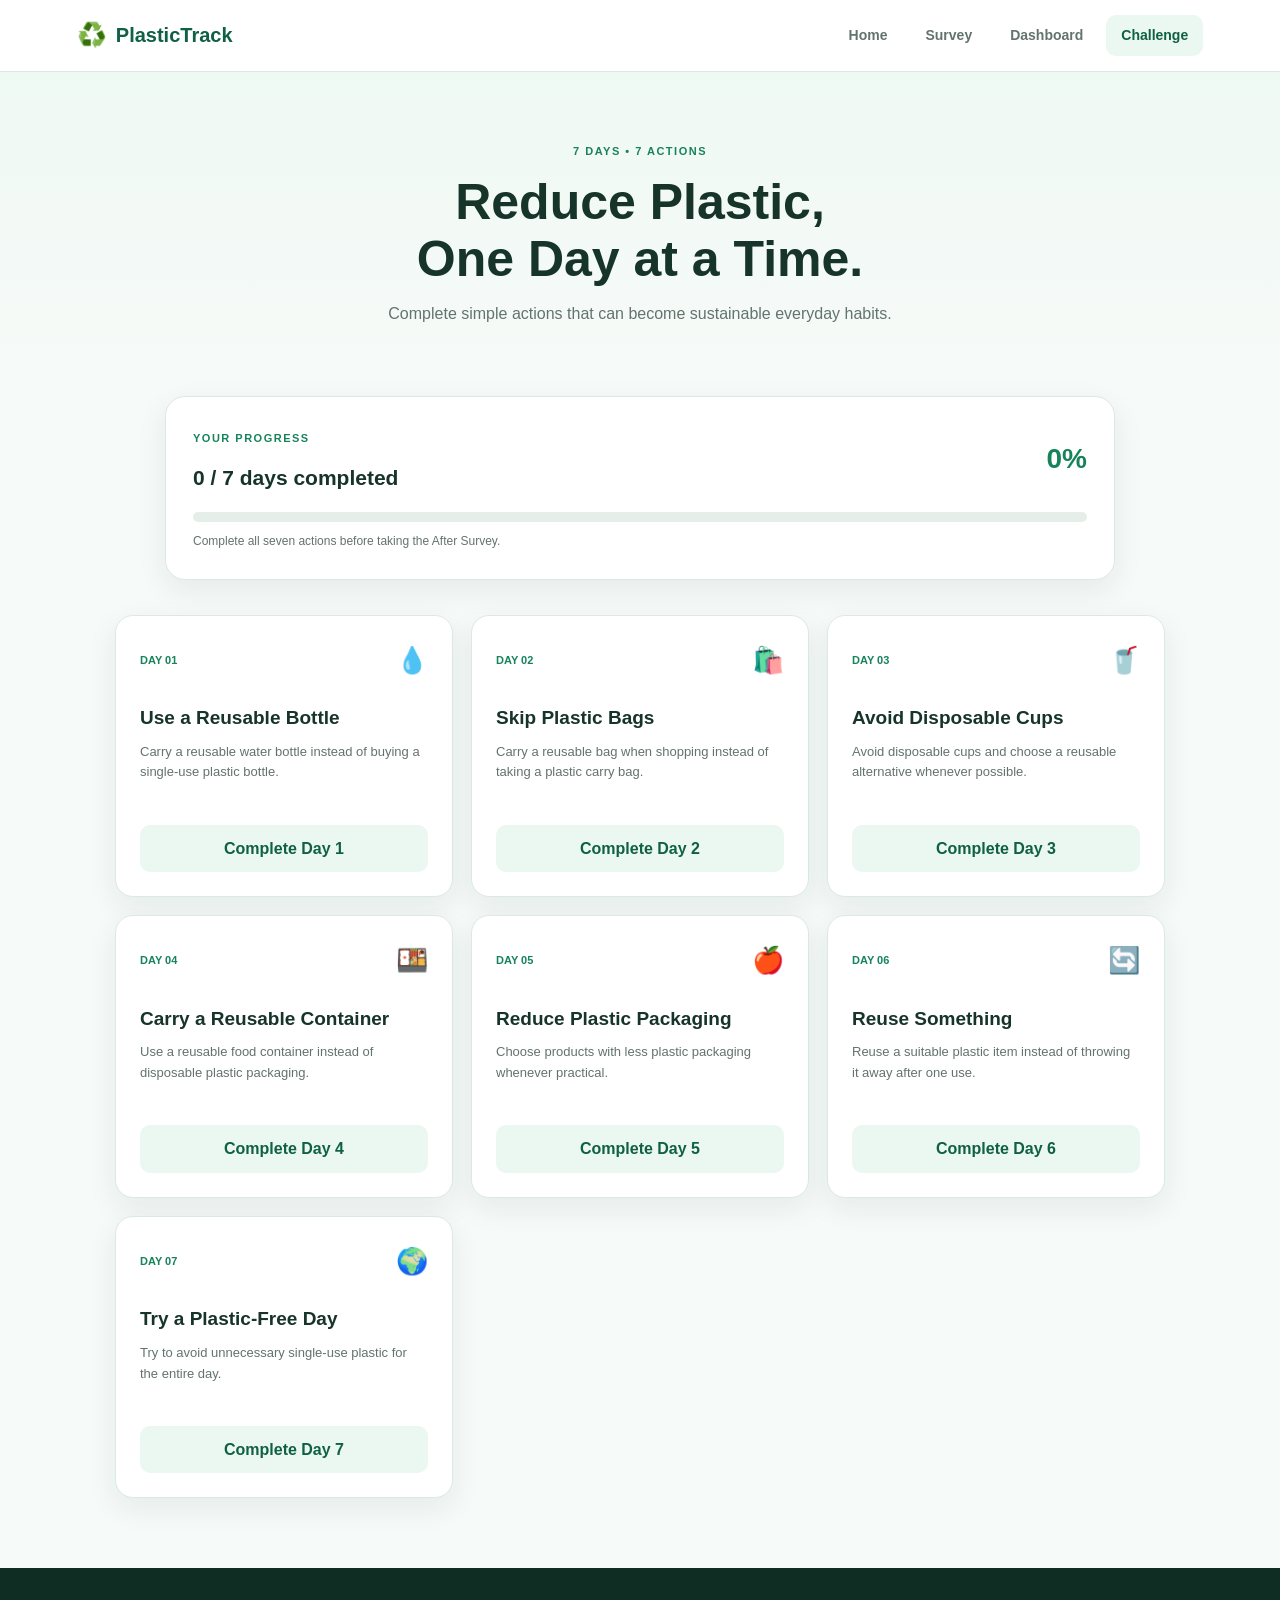
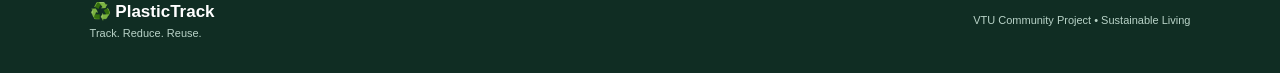
==== commit 8336d0d1: "Finalize PlasticTrack community project" ====
--- a/challenge.html
+++ b/challenge.html
@@ -49,8 +49,6 @@
 </section>
 
 
-<!-- PROGRESS -->
-
 <section class="challenge-progress-card">
 
     <div class="progress-heading">
@@ -78,186 +76,157 @@
     </div>
 
     <p>
-        Every completed day is one step towards better habits.
-    </p>
-
-</section>
-
-
-<!-- CHALLENGE CARDS -->
+        Complete all seven actions before taking the
+        After Survey.
+    </p>
+
+</section>
+
 
 <section class="challenge-grid">
 
 
-    <article class="challenge-card"
-             data-day="1">
+    <article class="challenge-card" data-day="1">
 
         <div class="challenge-card-top">
             <span>DAY 01</span>
             <strong>💧</strong>
         </div>
 
-        <h2>
-            Use a Reusable Bottle
-        </h2>
+        <h2>Use a Reusable Bottle</h2>
 
         <p>
             Carry a reusable water bottle instead of
             buying a single-use plastic bottle.
         </p>
 
-        <button class="challenge-button"
-                data-day="1">
+        <button class="challenge-button" data-day="1">
             Complete Day 1
         </button>
 
     </article>
 
 
-    <article class="challenge-card"
-             data-day="2">
+    <article class="challenge-card" data-day="2">
 
         <div class="challenge-card-top">
             <span>DAY 02</span>
             <strong>🛍️</strong>
         </div>
 
-        <h2>
-            Skip Plastic Bags
-        </h2>
+        <h2>Skip Plastic Bags</h2>
 
         <p>
             Carry a reusable bag when shopping instead
             of taking a plastic carry bag.
         </p>
 
-        <button class="challenge-button"
-                data-day="2">
+        <button class="challenge-button" data-day="2">
             Complete Day 2
         </button>
 
     </article>
 
 
-    <article class="challenge-card"
-             data-day="3">
+    <article class="challenge-card" data-day="3">
 
         <div class="challenge-card-top">
             <span>DAY 03</span>
             <strong>🥤</strong>
         </div>
 
-        <h2>
-            Avoid Disposable Cups
-        </h2>
+        <h2>Avoid Disposable Cups</h2>
 
         <p>
             Avoid disposable cups and choose a reusable
             alternative whenever possible.
         </p>
 
-        <button class="challenge-button"
-                data-day="3">
+        <button class="challenge-button" data-day="3">
             Complete Day 3
         </button>
 
     </article>
 
 
-    <article class="challenge-card"
-             data-day="4">
+    <article class="challenge-card" data-day="4">
 
         <div class="challenge-card-top">
             <span>DAY 04</span>
             <strong>🍱</strong>
         </div>
 
-        <h2>
-            Carry a Reusable Container
-        </h2>
+        <h2>Carry a Reusable Container</h2>
 
         <p>
             Use a reusable food container instead of
             disposable plastic packaging.
         </p>
 
-        <button class="challenge-button"
-                data-day="4">
+        <button class="challenge-button" data-day="4">
             Complete Day 4
         </button>
 
     </article>
 
 
-    <article class="challenge-card"
-             data-day="5">
+    <article class="challenge-card" data-day="5">
 
         <div class="challenge-card-top">
             <span>DAY 05</span>
             <strong>🍎</strong>
         </div>
 
-        <h2>
-            Reduce Plastic Packaging
-        </h2>
+        <h2>Reduce Plastic Packaging</h2>
 
         <p>
             Choose products with less plastic packaging
             whenever practical.
         </p>
 
-        <button class="challenge-button"
-                data-day="5">
+        <button class="challenge-button" data-day="5">
             Complete Day 5
         </button>
 
     </article>
 
 
-    <article class="challenge-card"
-             data-day="6">
+    <article class="challenge-card" data-day="6">
 
         <div class="challenge-card-top">
             <span>DAY 06</span>
             <strong>🔄</strong>
         </div>
 
-        <h2>
-            Reuse Something
-        </h2>
+        <h2>Reuse Something</h2>
 
         <p>
             Reuse a suitable plastic item instead of
             throwing it away after one use.
         </p>
 
-        <button class="challenge-button"
-                data-day="6">
+        <button class="challenge-button" data-day="6">
             Complete Day 6
         </button>
 
     </article>
 
 
-    <article class="challenge-card challenge-final"
-             data-day="7">
+    <article class="challenge-card challenge-final" data-day="7">
 
         <div class="challenge-card-top">
             <span>DAY 07</span>
             <strong>🌍</strong>
         </div>
 
-        <h2>
-            Try a Plastic-Free Day
-        </h2>
+        <h2>Try a Plastic-Free Day</h2>
 
         <p>
             Try to avoid unnecessary single-use plastic
             for the entire day.
         </p>
 
-        <button class="challenge-button"
-                data-day="7">
+        <button class="challenge-button" data-day="7">
             Complete Day 7
         </button>
 
@@ -266,10 +235,7 @@
 </section>
 
 
-<!-- COMPLETION -->
-
-<section class="completion-card"
-         id="completionMessage">
+<section class="completion-card" id="completionMessage">
 
     <div class="completion-icon">
         🎉
@@ -284,8 +250,8 @@
     </h2>
 
     <p>
-        Great work. Now measure whether your
-        behaviour has changed.
+        Excellent. Now take the After Survey so PlasticTrack
+        can compare your behaviour with your starting score.
     </p>
 
     <a href="survey.html?stage=after"
--- a/style.css
+++ b/style.css
@@ -3,17 +3,11 @@
    Clean Community Project Design
    ===================================================== */
 
-
-/* =========================
-   RESET
-========================= */
-
 * {
     margin: 0;
     padding: 0;
     box-sizing: border-box;
 }
-
 
 :root {
     --green: #17835b;
@@ -21,61 +15,46 @@
     --green-light: #eaf8f1;
     --green-soft: #f4fbf7;
 
-    --blue: #2563eb;
-
     --text: #17342a;
     --text-light: #63736d;
 
     --white: #ffffff;
     --background: #f6faf8;
-
     --border: #dce9e3;
 
-    --shadow:
-        0 10px 30px rgba(23, 58, 45, 0.08);
+    --shadow: 0 10px 30px rgba(23, 58, 45, 0.08);
 
     --radius: 18px;
 }
-
 
 html {
     scroll-behavior: smooth;
 }
 
-
 body {
-    font-family:
-        Inter,
-        Arial,
-        Helvetica,
-        sans-serif;
-
+    font-family: Inter, Arial, Helvetica, sans-serif;
     background: var(--background);
     color: var(--text);
-
     line-height: 1.6;
 }
-
 
 a {
     text-decoration: none;
     color: inherit;
 }
 
-
 button,
 input {
     font: inherit;
 }
 
 
-/* =========================
+/* =====================================================
    NAVBAR
-========================= */
+   ===================================================== */
 
 .navbar {
     width: 100%;
-
     min-height: 72px;
 
     display: flex;
@@ -84,16 +63,13 @@
 
     padding: 0 6%;
 
-    background: rgba(255, 255, 255, 0.96);
-
+    background: rgba(255, 255, 255, 0.97);
     border-bottom: 1px solid var(--border);
 
     position: sticky;
     top: 0;
-
     z-index: 100;
 }
-
 
 .logo {
     display: flex;
@@ -106,17 +82,14 @@
     color: var(--green-dark);
 }
 
-
 .logo span {
     font-size: 24px;
 }
 
-
 .nav-links {
     display: flex;
     gap: 8px;
 }
-
 
 .nav-links a {
     padding: 9px 15px;
@@ -130,7 +103,6 @@
 
     transition: 0.2s;
 }
-
 
 .nav-links a:hover,
 .nav-links a.active {
@@ -139,13 +111,12 @@
 }
 
 
-/* =========================
+/* =====================================================
    BUTTONS
-========================= */
+   ===================================================== */
 
 .btn {
     display: inline-flex;
-
     align-items: center;
     justify-content: center;
 
@@ -166,11 +137,9 @@
         background 0.2s;
 }
 
-
 .btn:hover {
     transform: translateY(-2px);
 }
-
 
 .btn-primary {
     background: var(--green);
@@ -180,11 +149,9 @@
         0 8px 20px rgba(23, 131, 91, 0.2);
 }
 
-
 .btn-primary:hover {
     background: var(--green-dark);
 }
-
 
 .btn-outline {
     background: white;
@@ -193,19 +160,17 @@
     border-color: var(--border);
 }
 
-
 .btn-outline:hover {
     border-color: var(--green);
 }
 
 
-/* =========================
+/* =====================================================
    HERO
-========================= */
+   ===================================================== */
 
 .hero {
     max-width: 1180px;
-
     margin: auto;
 
     min-height: 560px;
@@ -213,27 +178,22 @@
     padding: 80px 30px;
 
     display: grid;
-
-    grid-template-columns:
-        1.1fr 0.9fr;
+    grid-template-columns: 1.1fr 0.9fr;
 
     gap: 60px;
 
     align-items: center;
 }
-
 
 .hero-content {
     max-width: 650px;
 }
-
 
 .eyebrow,
 .section-label {
     display: inline-block;
 
     font-size: 11px;
-
     font-weight: 800;
 
     letter-spacing: 1.5px;
@@ -242,7 +202,6 @@
 
     margin-bottom: 13px;
 }
-
 
 .hero h1 {
     font-size: clamp(42px, 6vw, 68px);
@@ -254,12 +213,10 @@
     margin-bottom: 22px;
 }
 
-
 .hero h1 span {
     color: var(--green);
 }
 
-
 .hero p {
     max-width: 620px;
 
@@ -272,14 +229,12 @@
     margin-bottom: 30px;
 }
 
-
 .hero-actions {
     display: flex;
     gap: 12px;
 
     flex-wrap: wrap;
 }
-
 
 .hero-note {
     margin-top: 20px;
@@ -288,7 +243,6 @@
 
     color: var(--text-light);
 }
-
 
 .hero-note span {
     color: var(--green);
@@ -296,7 +250,9 @@
 }
 
 
-/* HERO VISUAL */
+/* =====================================================
+   HERO VISUAL
+   ===================================================== */
 
 .hero-visual {
     min-height: 390px;
@@ -315,12 +271,10 @@
     position: relative;
 
     display: flex;
-
     align-items: center;
     justify-content: center;
 }
 
-
 .main-impact {
     width: 300px;
 
@@ -334,7 +288,6 @@
 
     text-align: center;
 }
-
 
 .impact-icon {
     width: 68px;
@@ -352,7 +305,6 @@
     font-size: 32px;
 }
 
-
 .main-impact span {
     display: block;
 
@@ -363,7 +315,6 @@
     margin-bottom: 7px;
 }
 
-
 .main-impact strong {
     display: block;
 
@@ -374,7 +325,6 @@
     margin-bottom: 12px;
 }
 
-
 .main-impact p {
     color: var(--text-light);
 
@@ -382,7 +332,6 @@
 
     line-height: 1.6;
 }
-
 
 .floating-card {
     position: absolute;
@@ -399,23 +348,21 @@
 
     font-size: 13px;
 }
-
 
 .floating-one {
     top: 50px;
     left: 25px;
 }
 
-
 .floating-two {
     bottom: 55px;
     right: 25px;
 }
 
 
-/* =========================
+/* =====================================================
    QUICK STATS
-========================= */
+   ===================================================== */
 
 .quick-stats {
     max-width: 1050px;
@@ -432,7 +379,6 @@
     gap: 18px;
 }
 
-
 .quick-stat {
     background: white;
 
@@ -449,7 +395,6 @@
 
     box-shadow: var(--shadow);
 }
-
 
 .stat-icon {
     width: 48px;
@@ -465,14 +410,12 @@
     font-size: 22px;
 }
 
-
 .quick-stat strong {
     font-size: 23px;
 
     color: var(--green-dark);
 }
 
-
 .quick-stat p {
     color: var(--text-light);
 
@@ -480,9 +423,9 @@
 }
 
 
-/* =========================
+/* =====================================================
    COMMON SECTIONS
-========================= */
+   ===================================================== */
 
 .section {
     max-width: 1180px;
@@ -492,7 +435,6 @@
     padding: 80px 30px;
 }
 
-
 .soft-section {
     max-width: none;
 
@@ -502,7 +444,6 @@
     background: #edf8f2;
 }
 
-
 .section-heading {
     max-width: 700px;
 
@@ -511,7 +452,6 @@
     text-align: center;
 }
 
-
 .section-heading h2 {
     font-size: 34px;
 
@@ -520,15 +460,14 @@
     margin-bottom: 12px;
 }
 
-
 .section-heading p {
     color: var(--text-light);
 }
 
 
-/* =========================
+/* =====================================================
    FEATURE CARDS
-========================= */
+   ===================================================== */
 
 .feature-grid {
     display: grid;
@@ -539,7 +478,6 @@
     gap: 20px;
 }
 
-
 .feature-card {
     background: white;
 
@@ -554,22 +492,18 @@
     transition: 0.2s;
 }
 
-
 .feature-card:hover {
     transform: translateY(-4px);
 }
 
-
 .feature-top {
     display: flex;
 
     justify-content: space-between;
-
     align-items: center;
 
     margin-bottom: 28px;
 }
-
 
 .feature-number {
     color: var(--green);
@@ -579,19 +513,16 @@
     font-size: 13px;
 }
 
-
 .feature-icon {
     font-size: 27px;
 }
 
-
 .feature-card h3 {
     font-size: 22px;
 
     margin-bottom: 10px;
 }
 
-
 .feature-card p {
     color: var(--text-light);
 
@@ -599,9 +530,9 @@
 }
 
 
-/* =========================
+/* =====================================================
    BENEFITS
-========================= */
+   ===================================================== */
 
 .benefit-grid {
     max-width: 1100px;
@@ -616,7 +547,6 @@
     gap: 18px;
 }
 
-
 .benefit-card {
     background: white;
 
@@ -627,19 +557,16 @@
     padding: 24px;
 }
 
-
 .benefit-card > span {
     font-size: 25px;
 }
 
-
 .benefit-card h3 {
     margin: 14px 0 7px;
 
     font-size: 18px;
 }
 
-
 .benefit-card p {
     color: var(--text-light);
 
@@ -647,9 +574,9 @@
 }
 
 
-/* =========================
+/* =====================================================
    JOURNEY
-========================= */
+   ===================================================== */
 
 .journey {
     max-width: 1180px;
@@ -671,12 +598,10 @@
     gap: 60px;
 }
 
-
 .journey .section-label {
     color: #9ee3c2;
 }
 
-
 .journey h2 {
     font-size: 38px;
 
@@ -685,14 +610,12 @@
     margin-bottom: 18px;
 }
 
-
 .journey p {
     color: #d4ebe1;
 
     line-height: 1.7;
 }
 
-
 .journey-steps {
     display: flex;
 
@@ -703,7 +626,6 @@
     justify-content: center;
 }
 
-
 .journey-step {
     display: flex;
 
@@ -713,11 +635,10 @@
 
     padding: 16px;
 
-    background: rgba(255,255,255,0.08);
+    background: rgba(255, 255, 255, 0.08);
 
     border-radius: 14px;
 }
-
 
 .journey-step > span {
     width: 38px;
@@ -737,20 +658,142 @@
     font-weight: 800;
 }
 
-
 .journey-step strong {
     display: block;
 }
 
-
 .journey-step p {
     font-size: 12px;
 }
 
 
-/* =========================
+/* =====================================================
+   ABOUT PROJECT
+   ===================================================== */
+
+.about-project {
+    padding-top: 80px;
+}
+
+.about-grid {
+    max-width: 1050px;
+
+    margin: auto;
+
+    display: grid;
+
+    grid-template-columns:
+        repeat(3, 1fr);
+
+    gap: 18px;
+}
+
+.about-card {
+    background: white;
+
+    border: 1px solid var(--border);
+
+    border-radius: 18px;
+
+    padding: 27px;
+
+    box-shadow: var(--shadow);
+}
+
+.about-card > span {
+    display: block;
+
+    font-size: 28px;
+
+    margin-bottom: 15px;
+}
+
+.about-card h3 {
+    font-size: 19px;
+
+    margin-bottom: 8px;
+}
+
+.about-card p {
+    color: var(--text-light);
+
+    font-size: 13px;
+}
+
+
+/* =====================================================
+   SDG SECTION
+   ===================================================== */
+
+.sdg-section {
+    padding: 80px 7%;
+
+    background: #eef8f3;
+}
+
+.sdg-grid {
+    max-width: 1050px;
+
+    margin: auto;
+
+    display: grid;
+
+    grid-template-columns:
+        repeat(3, 1fr);
+
+    gap: 18px;
+}
+
+.sdg-card {
+    background: white;
+
+    border: 1px solid var(--border);
+
+    border-radius: 18px;
+
+    padding: 24px;
+
+    display: flex;
+
+    gap: 16px;
+
+    align-items: flex-start;
+}
+
+.sdg-card > strong {
+    width: 48px;
+    height: 48px;
+
+    flex-shrink: 0;
+
+    display: grid;
+    place-items: center;
+
+    border-radius: 12px;
+
+    background: var(--green);
+
+    color: white;
+
+    font-size: 19px;
+}
+
+.sdg-card h3 {
+    font-size: 16px;
+
+    margin-bottom: 7px;
+}
+
+.sdg-card p {
+    color: var(--text-light);
+
+    font-size: 12px;
+}
+
+
+/* =====================================================
    CTA
-========================= */
+   ===================================================== */
 
 .cta {
     max-width: 850px;
@@ -762,21 +805,18 @@
     text-align: center;
 }
 
-
 .cta-icon {
     font-size: 42px;
 
     margin-bottom: 12px;
 }
 
-
 .cta h2 {
     font-size: 36px;
 
     margin-bottom: 12px;
 }
 
-
 .cta p {
     max-width: 600px;
 
@@ -786,9 +826,9 @@
 }
 
 
-/* =========================
+/* =====================================================
    PAGE HEADER
-========================= */
+   ===================================================== */
 
 .page-header {
     text-align: center;
@@ -803,7 +843,6 @@
         );
 }
 
-
 .page-header h1 {
     font-size: clamp(34px, 5vw, 50px);
 
@@ -812,7 +851,6 @@
     margin-bottom: 12px;
 }
 
-
 .page-header p {
     max-width: 650px;
 
@@ -822,9 +860,9 @@
 }
 
 
-/* =========================
+/* =====================================================
    SURVEY
-========================= */
+   ===================================================== */
 
 .survey-layout {
     max-width: 1180px;
@@ -843,7 +881,6 @@
     align-items: start;
 }
 
-
 .survey-card {
     background: white;
 
@@ -856,7 +893,6 @@
     box-shadow: var(--shadow);
 }
 
-
 .survey-card-header {
     display: flex;
 
@@ -870,13 +906,11 @@
 
     border-bottom: 1px solid var(--border);
 }
-
 
 .survey-card-header h2 {
     font-size: 25px;
 }
 
-
 .question-counter {
     text-align: center;
 
@@ -887,7 +921,6 @@
     border-radius: 12px;
 }
 
-
 .question-counter strong {
     display: block;
 
@@ -896,13 +929,11 @@
     font-size: 20px;
 }
 
-
 .question-counter span {
     color: var(--text-light);
 
     font-size: 10px;
 }
-
 
 .question {
     display: grid;
@@ -915,7 +946,6 @@
 
     border-bottom: 1px solid var(--border);
 }
-
 
 .question-number {
     width: 36px;
@@ -935,14 +965,12 @@
     font-weight: 800;
 }
 
-
 .question-body h3 {
     font-size: 17px;
 
     margin-bottom: 16px;
 }
 
-
 .question-body label {
     display: flex;
 
@@ -966,7 +994,6 @@
 
     transition: 0.2s;
 }
-
 
 .question-body label:hover {
     border-color: var(--green);
@@ -974,12 +1001,10 @@
     background: var(--green-soft);
 }
 
-
 .question-body input {
     accent-color: var(--green);
 }
 
-
 .submit-btn {
     width: 100%;
 
@@ -997,7 +1022,6 @@
     gap: 18px;
 }
 
-
 .info-card {
     background: white;
 
@@ -1010,7 +1034,6 @@
     box-shadow: var(--shadow);
 }
 
-
 .info-icon {
     font-size: 27px;
 
@@ -1019,12 +1042,10 @@
     margin-bottom: 12px;
 }
 
-
 .info-card h3 {
     margin-bottom: 8px;
 }
 
-
 .info-card > p {
     color: var(--text-light);
 
@@ -1033,7 +1054,6 @@
     margin-bottom: 17px;
 }
 
-
 .score-level {
     display: flex;
 
@@ -1049,33 +1069,27 @@
 
     font-size: 12px;
 }
-
 
 .score-level strong {
     min-width: 35px;
 }
 
-
 .score-level span {
     color: var(--text-light);
 }
-
 
 .score-level.low {
     background: #edf9f2;
 }
 
-
 .score-level.medium {
     background: #f4f7e9;
 }
 
-
 .score-level.high {
     background: #fff2e8;
 }
 
-
 .mini-flow {
     display: flex;
 
@@ -1093,7 +1107,9 @@
 }
 
 
-/* RESULT */
+/* =====================================================
+   RESULT
+   ===================================================== */
 
 .result-card {
     margin-top: 30px;
@@ -1109,26 +1125,22 @@
     text-align: center;
 }
 
-
 .result-card.hidden {
     display: none;
 }
 
-
 .result-icon {
     font-size: 40px;
 
     margin-bottom: 10px;
 }
 
-
 .result-card h2 {
     font-size: 21px;
 
     margin-bottom: 8px;
 }
 
-
 .score-display {
     display: flex;
 
@@ -1140,7 +1152,6 @@
 
     margin: 10px 0;
 }
-
 
 .score-display strong {
     font-size: 55px;
@@ -1150,11 +1161,9 @@
     line-height: 1;
 }
 
-
 .score-display span {
     color: var(--text-light);
 }
-
 
 .result-card h3 {
     color: var(--green-dark);
@@ -1162,7 +1171,6 @@
     margin-bottom: 8px;
 }
 
-
 .result-card > p {
     color: var(--text-light);
 
@@ -1170,7 +1178,6 @@
 
     margin: auto;
 }
-
 
 .suggestion-box {
     margin: 22px auto;
@@ -1186,7 +1193,6 @@
     text-align: left;
 }
 
-
 .suggestion-box p {
     color: var(--text-light);
 
@@ -1196,9 +1202,9 @@
 }
 
 
-/* =========================
+/* =====================================================
    CHALLENGE
-========================= */
+   ===================================================== */
 
 .challenge-progress-card {
     max-width: 950px;
@@ -1216,7 +1222,6 @@
     box-shadow: var(--shadow);
 }
 
-
 .progress-heading {
     display: flex;
 
@@ -1226,20 +1231,17 @@
 
     margin-bottom: 18px;
 }
-
 
 .progress-heading h2 {
     font-size: 21px;
 }
 
-
 .progress-heading > strong {
     font-size: 28px;
 
     color: var(--green);
 }
 
-
 .progress-track {
     width: 100%;
 
@@ -1252,7 +1254,6 @@
     overflow: hidden;
 }
 
-
 .progress-track > div {
     width: 0;
 
@@ -1265,7 +1266,6 @@
     transition: width 0.3s ease;
 }
 
-
 .challenge-progress-card p {
     color: var(--text-light);
 
@@ -1273,7 +1273,6 @@
 
     margin-top: 10px;
 }
-
 
 .challenge-grid {
     max-width: 1100px;
@@ -1290,7 +1289,6 @@
     gap: 18px;
 }
 
-
 .challenge-card {
     background: white;
 
@@ -1305,19 +1303,16 @@
     transition: 0.2s;
 }
 
-
 .challenge-card:hover {
     transform: translateY(-3px);
 }
 
-
 .challenge-card.completed {
     border-color: #9bd8bb;
 
     background: #f3fbf6;
 }
 
-
 .challenge-card-top {
     display: flex;
 
@@ -1327,7 +1322,6 @@
 
     margin-bottom: 22px;
 }
-
 
 .challenge-card-top span {
     font-size: 11px;
@@ -1337,19 +1331,16 @@
     color: var(--green);
 }
 
-
 .challenge-card-top strong {
     font-size: 26px;
 }
 
-
 .challenge-card h2 {
     font-size: 19px;
 
     margin-bottom: 8px;
 }
 
-
 .challenge-card p {
     color: var(--text-light);
 
@@ -1357,7 +1348,6 @@
 
     min-height: 65px;
 }
-
 
 .challenge-button {
     width: 100%;
@@ -1379,14 +1369,11 @@
     cursor: pointer;
 }
 
-
-.challenge-card.completed
-.challenge-button {
+.challenge-card.completed .challenge-button {
     background: var(--green);
 
     color: white;
 }
-
 
 .completion-card {
     display: none;
@@ -1406,21 +1393,18 @@
     border-radius: 22px;
 }
 
-
 .completion-icon {
     font-size: 42px;
 
     margin-bottom: 10px;
 }
 
-
 .completion-card h2 {
     font-size: 30px;
 
     margin-bottom: 10px;
 }
 
-
 .completion-card p {
     color: var(--text-light);
 
@@ -1428,9 +1412,9 @@
 }
 
 
-/* =========================
+/* =====================================================
    DASHBOARD
-========================= */
+   ===================================================== */
 
 .dashboard-container {
     max-width: 1100px;
@@ -1440,7 +1424,6 @@
     padding: 0 25px 80px;
 }
 
-
 .score-grid {
     display: grid;
 
@@ -1452,7 +1435,6 @@
     margin-bottom: 20px;
 }
 
-
 .dashboard-score-card {
     background: white;
 
@@ -1465,7 +1447,6 @@
     box-shadow: var(--shadow);
 }
 
-
 .dashboard-score-card.highlight {
     background: var(--green);
 
@@ -1474,7 +1455,6 @@
     border-color: var(--green);
 }
 
-
 .dashboard-icon {
     display: block;
 
@@ -1483,7 +1463,6 @@
     margin-bottom: 16px;
 }
 
-
 .card-label {
     display: block;
 
@@ -1498,12 +1477,10 @@
     margin-bottom: 5px;
 }
 
-
 .highlight .card-label {
     color: #cceee0;
 }
 
-
 .dashboard-score-card strong {
     display: block;
 
@@ -1514,24 +1491,20 @@
     line-height: 1.1;
 }
 
-
 .highlight strong {
     color: white;
 }
 
-
 .dashboard-score-card p {
     color: var(--text-light);
 
     font-size: 12px;
 }
-
 
 .highlight p {
     color: #d2ebe0;
 }
 
-
 .status-card {
     display: flex;
 
@@ -1549,7 +1522,6 @@
 
     margin-bottom: 22px;
 }
-
 
 .status-icon {
     width: 58px;
@@ -1567,18 +1539,15 @@
     font-size: 28px;
 }
 
-
 .status-card h2 {
     margin-bottom: 3px;
 }
 
-
 .status-card p {
     color: var(--text-light);
 
     font-size: 13px;
 }
-
 
 .dashboard-panel {
     background: white;
@@ -1594,7 +1563,6 @@
     box-shadow: var(--shadow);
 }
 
-
 .panel-heading {
     display: flex;
 
@@ -1606,20 +1574,17 @@
 
     margin-bottom: 20px;
 }
-
 
 .panel-heading h2 {
     font-size: 22px;
 }
 
-
 .panel-heading > strong {
     color: var(--green);
 
     font-size: 25px;
 }
 
-
 .panel-description,
 .panel-note {
     color: var(--text-light);
@@ -1642,7 +1607,6 @@
     margin-top: 20px;
 }
 
-
 .comparison-row {
     display: grid;
 
@@ -1653,7 +1617,6 @@
     gap: 15px;
 }
 
-
 .comparison-info {
     display: flex;
 
@@ -1661,13 +1624,11 @@
 
     font-size: 13px;
 }
-
 
 .comparison-info strong {
     color: var(--green-dark);
 }
 
-
 .comparison-track {
     height: 13px;
 
@@ -1678,7 +1639,6 @@
     overflow: hidden;
 }
 
-
 .comparison-track div {
     height: 100%;
 
@@ -1703,7 +1663,6 @@
     gap: 15px;
 }
 
-
 .tip-card {
     padding: 20px;
 
@@ -1712,19 +1671,16 @@
     border-radius: 14px;
 }
 
-
 .tip-card > span {
     font-size: 25px;
 }
 
-
 .tip-card h3 {
     margin: 10px 0 5px;
 
     font-size: 16px;
 }
 
-
 .tip-card p {
     color: var(--text-light);
 
@@ -1745,7 +1701,6 @@
     margin-top: 20px;
 }
 
-
 .community-stat {
     text-align: center;
 
@@ -1756,7 +1711,6 @@
     border-radius: 14px;
 }
 
-
 .community-stat span {
     display: block;
 
@@ -1765,7 +1719,6 @@
     margin-bottom: 6px;
 }
 
-
 .community-stat strong {
     display: block;
 
@@ -1774,13 +1727,11 @@
     font-size: 30px;
 }
 
-
 .community-stat p {
     color: var(--text-light);
 
     font-size: 12px;
 }
-
 
 .community-note {
     margin-top: 15px;
@@ -1798,7 +1749,6 @@
     text-align: center;
 }
 
-
 .dashboard-actions {
     display: flex;
 
@@ -1810,9 +1760,9 @@
 }
 
 
-/* =========================
+/* =====================================================
    FOOTER
-========================= */
+   ===================================================== */
 
 footer {
     padding: 30px 7%;
@@ -1830,14 +1780,12 @@
     gap: 20px;
 }
 
-
 footer strong {
     display: block;
 
     font-size: 17px;
 }
 
-
 footer span {
     display: block;
 
@@ -1846,7 +1794,6 @@
     font-size: 11px;
 }
 
-
 footer p {
     color: #b9d3c8;
 
@@ -1854,9 +1801,9 @@
 }
 
 
-/* =========================
+/* =====================================================
    RESPONSIVE
-========================= */
+   ===================================================== */
 
 @media (max-width: 900px) {
 
@@ -1866,11 +1813,9 @@
         padding-top: 55px;
     }
 
-
     .hero-visual {
         min-height: 320px;
     }
-
 
     .feature-grid,
     .challenge-grid {
@@ -1878,12 +1823,16 @@
             repeat(2, 1fr);
     }
 
-
     .benefit-grid {
         grid-template-columns:
             repeat(2, 1fr);
     }
 
+    .about-grid,
+    .sdg-grid {
+        grid-template-columns:
+            1fr;
+    }
 
     .journey {
         grid-template-columns: 1fr;
@@ -1892,25 +1841,21 @@
         margin-right: 20px;
     }
 
-
     .survey-layout {
         grid-template-columns: 1fr;
     }
 
-
     .survey-sidebar {
         display: grid;
 
         grid-template-columns:
             repeat(2, 1fr);
     }
-
 
     .score-grid {
         grid-template-columns:
             1fr;
     }
-
 }
 
 
@@ -1924,7 +1869,6 @@
         gap: 10px;
     }
 
-
     .nav-links {
         width: 100%;
 
@@ -1933,67 +1877,63 @@
         flex-wrap: wrap;
     }
 
-
     .nav-links a {
         padding: 7px 10px;
 
         font-size: 12px;
     }
 
-
     .hero {
         padding: 50px 20px;
     }
 
-
     .hero h1 {
         font-size: 43px;
     }
 
-
     .hero p {
         font-size: 14px;
     }
 
+    .hero-actions {
+        flex-direction: column;
+    }
+
+    .hero-actions .btn {
+        width: 100%;
+    }
 
     .hero-visual {
         min-height: 280px;
     }
 
-
     .main-impact {
         width: 240px;
     }
-
 
     .floating-one {
         left: 10px;
         top: 25px;
     }
 
-
     .floating-two {
         right: 10px;
         bottom: 25px;
     }
 
-
     .quick-stats {
         grid-template-columns: 1fr;
 
         margin-top: 0;
     }
 
-
     .section {
         padding: 60px 20px;
     }
 
-
     .section-heading h2 {
         font-size: 28px;
     }
-
 
     .feature-grid,
     .benefit-grid,
@@ -2003,33 +1943,29 @@
         grid-template-columns: 1fr;
     }
 
-
     .journey {
         padding: 35px 25px;
 
         margin: 50px 15px;
     }
 
-
     .journey h2 {
         font-size: 30px;
     }
 
-
     .survey-layout {
         padding: 0 15px;
     }
 
-
     .survey-card {
         padding: 20px;
     }
 
-
     .survey-card-header {
         align-items: flex-start;
-    }
-
+
+        gap: 15px;
+    }
 
     .question {
         grid-template-columns: 1fr;
@@ -2037,45 +1973,42 @@
         gap: 10px;
     }
 
-
     .survey-sidebar {
         display: flex;
     }
-
 
     .challenge-progress-card {
         margin-left: 15px;
         margin-right: 15px;
     }
 
-
     .dashboard-container {
         padding-left: 15px;
         padding-right: 15px;
     }
 
+    .dashboard-panel {
+        padding: 20px;
+    }
 
     .status-card {
         align-items: flex-start;
     }
 
-
     .comparison-row {
         grid-template-columns: 1fr;
+
         gap: 7px;
     }
-
 
     .dashboard-actions {
         flex-direction: column;
     }
 
-
     .dashboard-actions .btn {
         width: 100%;
     }
 
-
     footer {
         flex-direction: column;
 
